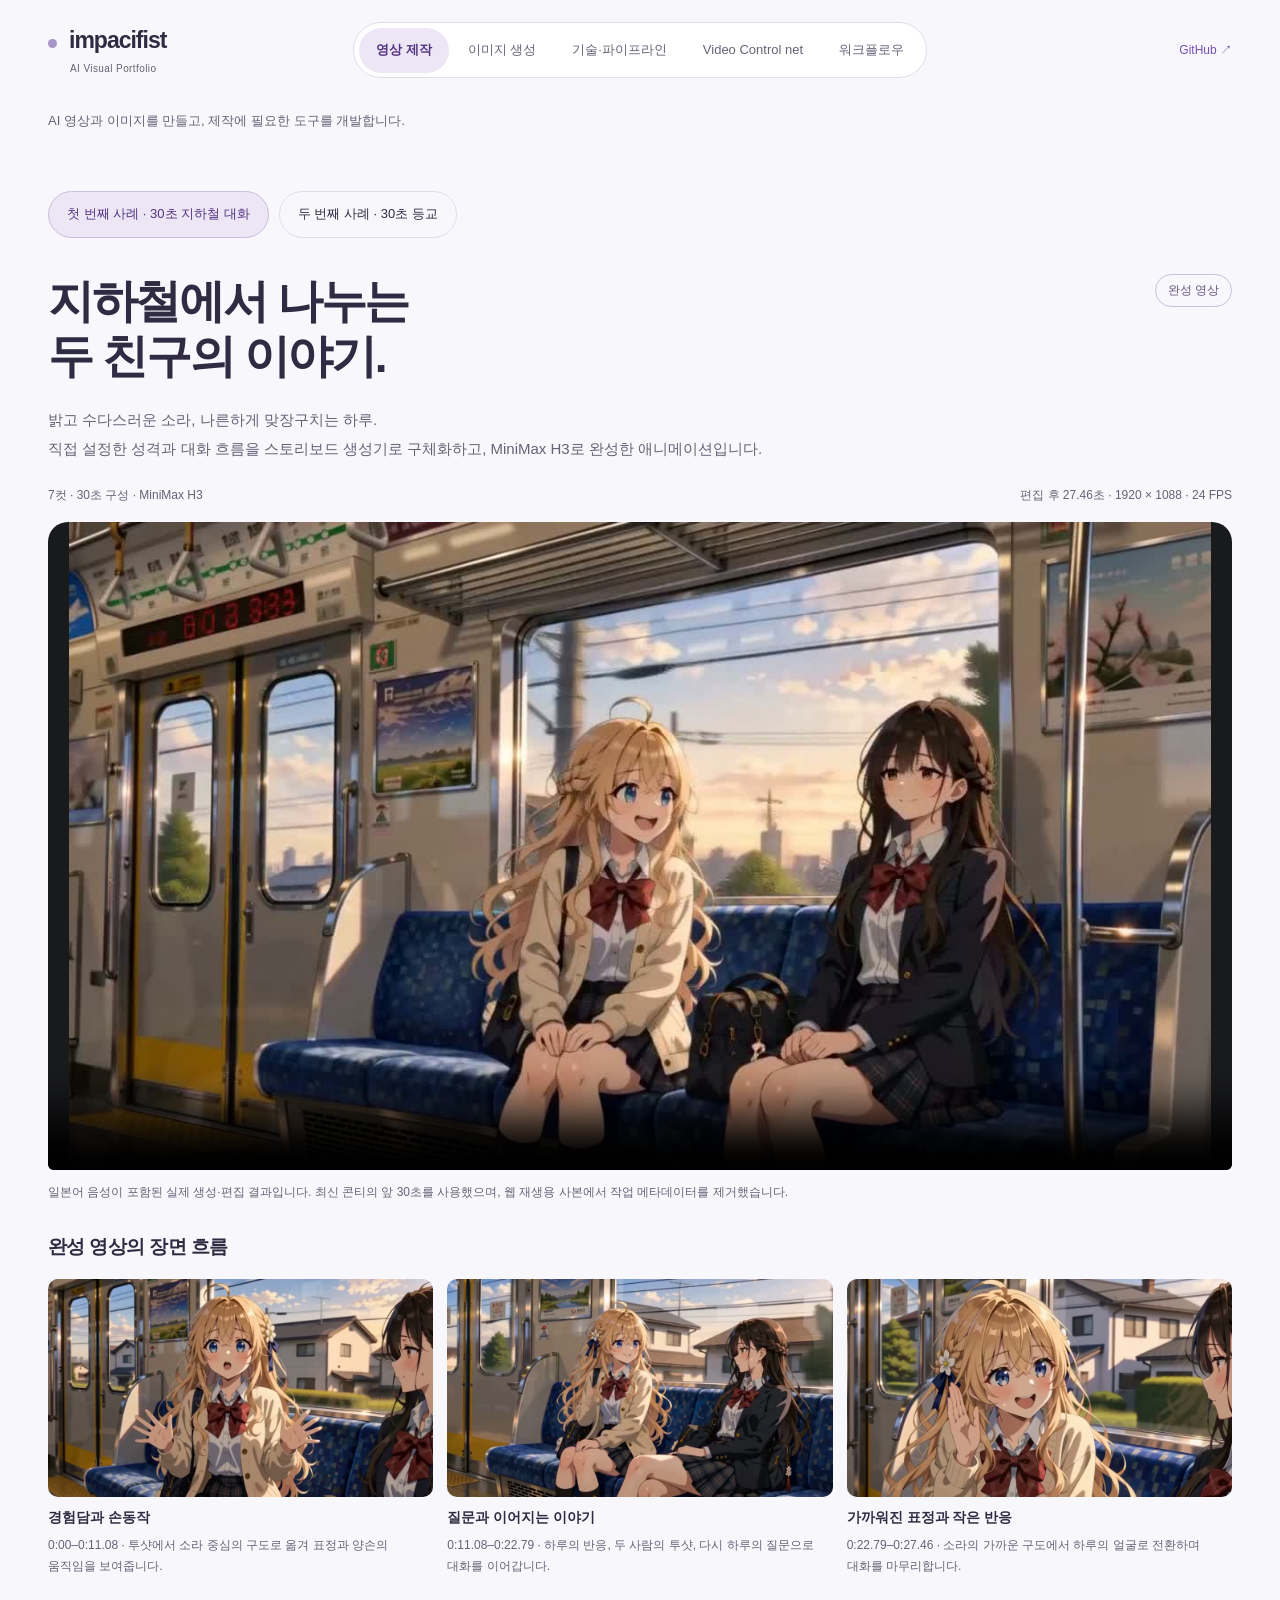
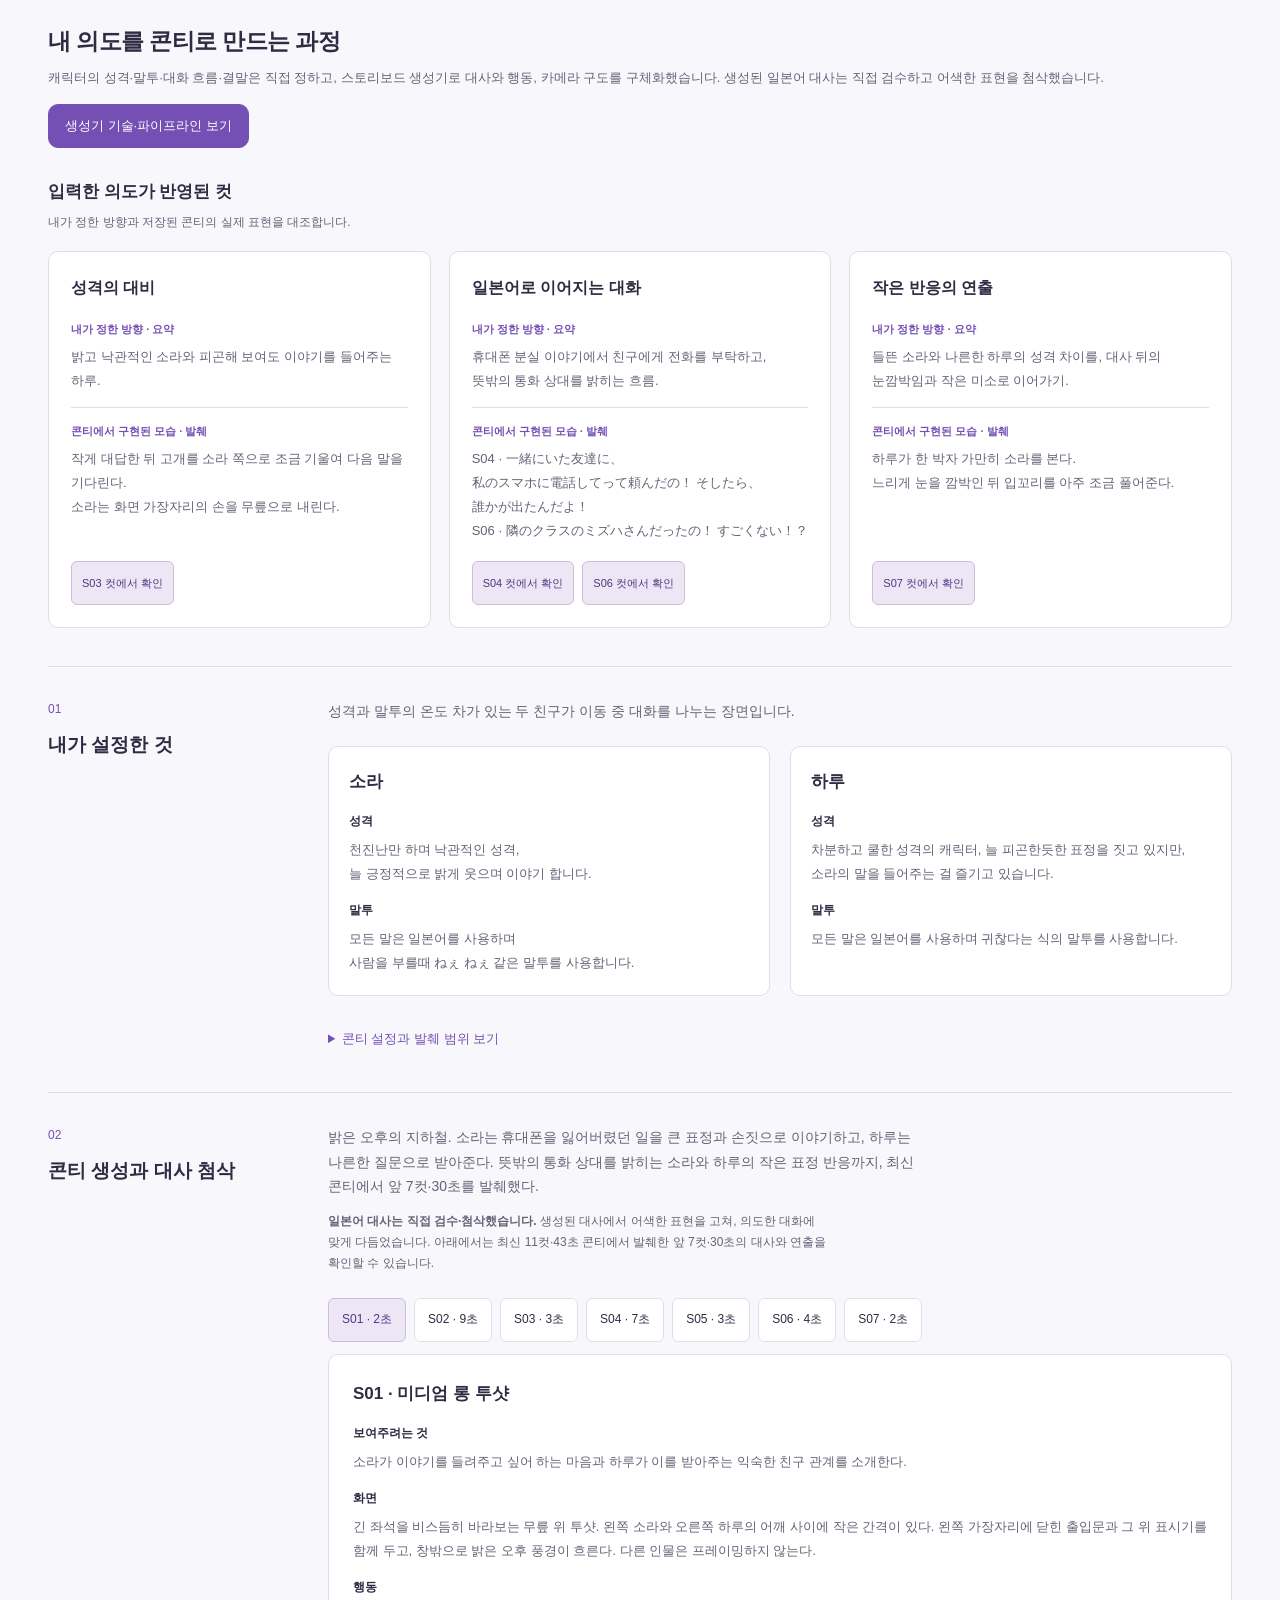
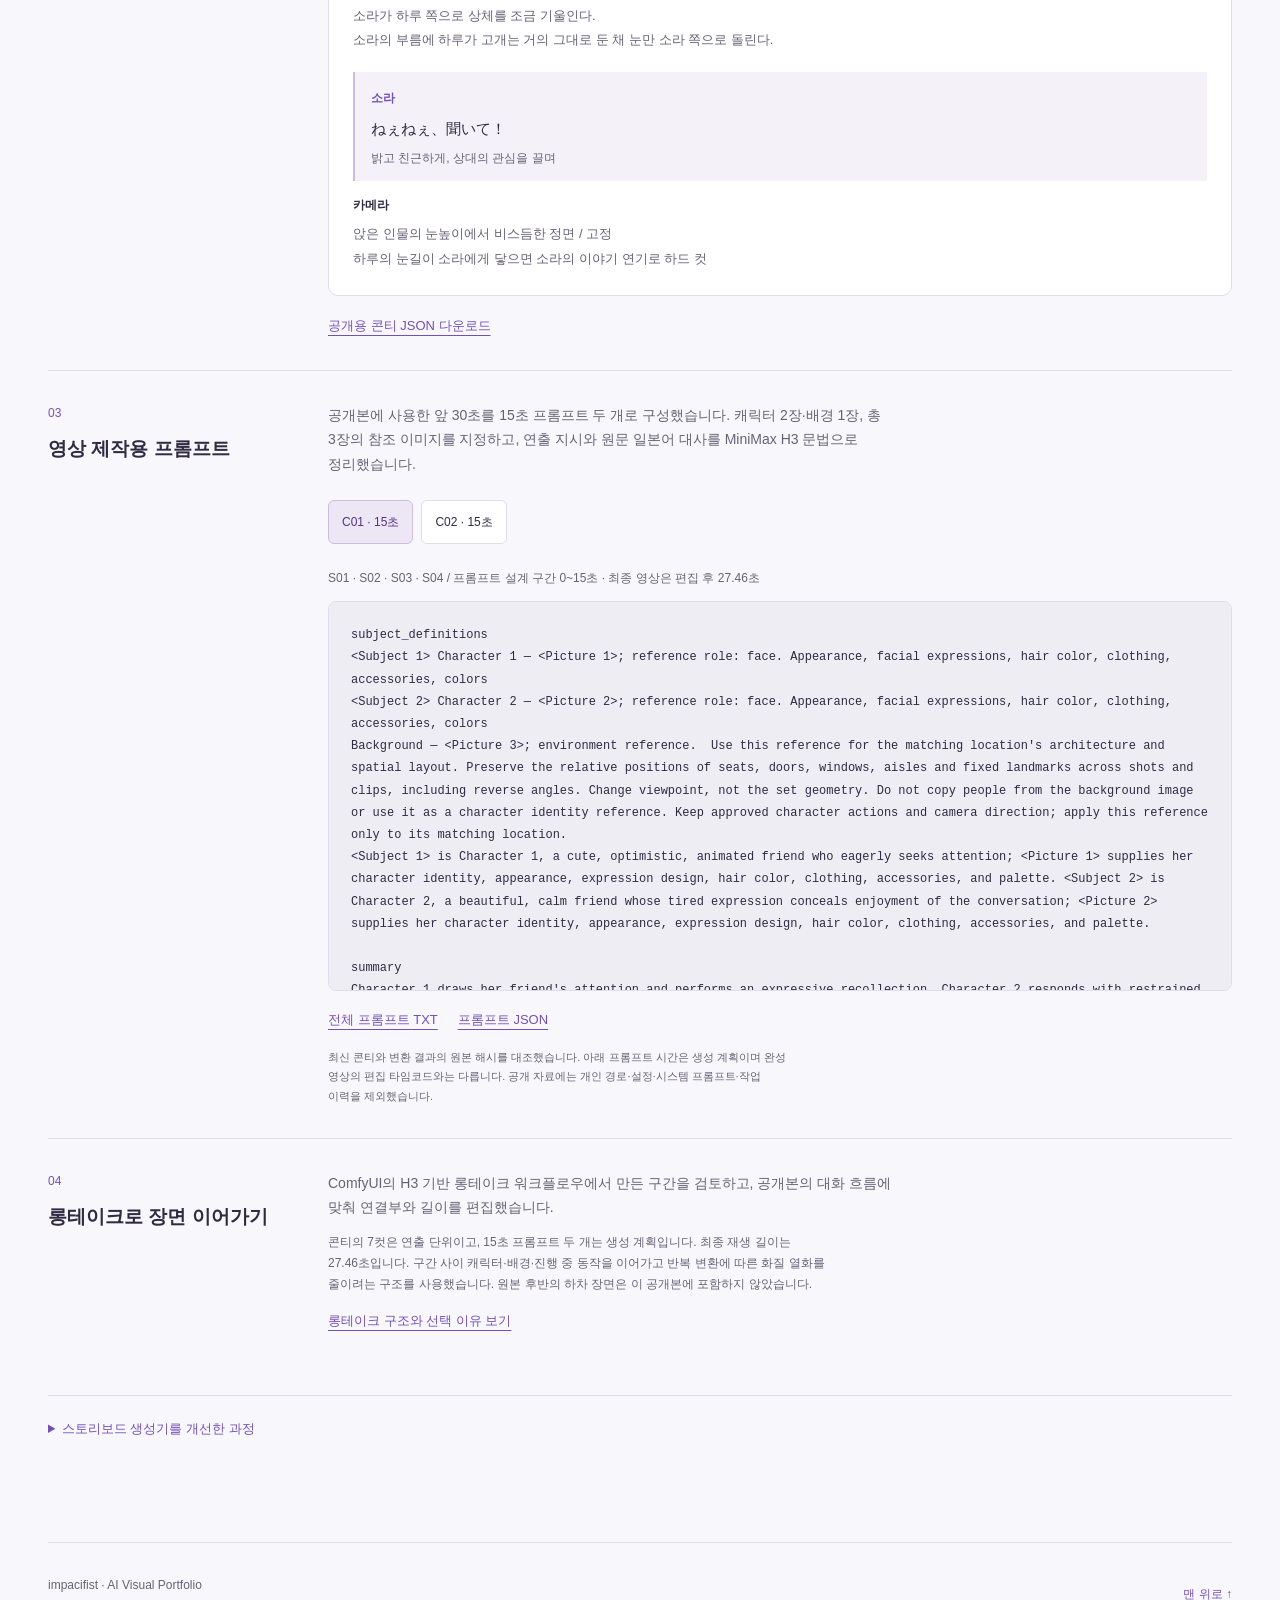
==== index.html @ 3c94dd50 "Publish finished subway animation with latest storyboard excerpt" ====
<!doctype html>
<html lang="ko">
<head>
  <meta charset="utf-8"><meta name="viewport" content="width=device-width, initial-scale=1">
  <meta name="description" content="캐릭터 LoRA, AI 영상 제작, ComfyUI 워크플로우와 제작 도구 개발 포트폴리오.">
  <meta name="robots" content="noindex,nofollow"><meta name="theme-color" content="#fcfaff">
  <title>impacifist — AI Visual Portfolio</title>
  <link rel="icon" href="data:image/svg+xml,%3Csvg xmlns='http://www.w3.org/2000/svg' viewBox='0 0 64 64'%3E%3Crect width='64' height='64' rx='16' fill='%2322241e'/%3E%3Cpath d='M19 16h8v32h-8zm18 0h8v32h-8z' fill='%23deff60'/%3E%3C/svg%3E">
  <link rel="stylesheet" href="site.css"><link rel="stylesheet" href="portfolio-polish.css"><link rel="stylesheet" href="desktop.css"><link rel="stylesheet" href="studio.css"><link rel="stylesheet" href="production-cases.css"><script defer src="content.js"></script><script defer src="production.js"></script><script defer src="app.js"></script><script defer src="studio.js"></script>
</head>
<body>
  <a class="skip" href="#main">본문으로 바로가기</a>
  <header class="header wrap"><a class="brand" href="#">impacifist<span>AI Visual Portfolio</span></a>
  <nav class="portfolio-navigation" role="tablist" aria-label="포트폴리오 분야">
    <button type="button" id="portfolio-tab-video" role="tab" aria-controls="video" aria-selected="true" data-portfolio="video">영상 제작</button>
    <button type="button" id="portfolio-tab-images" role="tab" aria-controls="images" aria-selected="false" data-portfolio="images" tabindex="-1">이미지 생성</button>
    <button type="button" id="portfolio-tab-technology" role="tab" aria-controls="technology" aria-selected="false" data-portfolio="technology" tabindex="-1" aria-label="기술·파이프라인"><span class="nav-wide">기술·파이프라인</span><span class="nav-compact" aria-hidden="true">제작 도구</span></button>
    <button type="button" id="portfolio-tab-video-control-studio" role="tab" aria-controls="video-control-studio" aria-selected="false" data-portfolio="video-control-studio" tabindex="-1">Video Control net</button>
    <button type="button" id="portfolio-tab-workflow" role="tab" aria-controls="workflow" aria-selected="false" data-portfolio="workflow" tabindex="-1">워크플로우</button>
  </nav>
  <a class="text-link" href="https://github.com/impacifist" target="_blank" rel="noopener noreferrer" aria-label="impacifist GitHub 프로필 · 새 창">GitHub ↗</a></header>
  <p class="portfolio-intro wrap">AI 영상과 이미지를 만들고, 제작에 필요한 도구를 개발합니다.</p>
  <main id="main" class="wrap">
    <section id="images" class="category-panel" role="tabpanel" aria-labelledby="portfolio-tab-images" data-portfolio-panel tabindex="0" hidden>
      <div id="work" class="page-intro"><h1>캐릭터의 특징을,<br>새로운 장면에도.</h1><p>직접 학습한 LoRA로 생성한 두 캐릭터의 외형을 원본과 비교합니다.</p></div>
      <div class="tabs" role="tablist" aria-label="비교할 캐릭터"><button type="button" id="tab-kotone" role="tab" aria-selected="true" aria-controls="character-panel" data-case="kotone">후지타 코토네</button><button type="button" id="tab-velina" role="tab" aria-selected="false" aria-controls="character-panel" data-case="velina" tabindex="-1">벨리나</button></div>
      <div id="character-panel" role="tabpanel" aria-labelledby="tab-kotone" tabindex="0">
        <div class="case-heading"><h2 id="case-name"></h2><p id="case-work"></p></div>
        <div class="comparison">
          <figure><div class="image-head">참조 원본</div><button class="image-button reference" id="reference-button" type="button"><img id="reference-image" alt="" width="690" height="947"><span class="zoom-hint">확대 ↗</span></button><figcaption id="reference-caption"></figcaption></figure>
          <figure><div class="image-head">LoRA 생성 결과</div><button class="image-button generated" id="generated-button" type="button"><img id="generated-image" alt="" width="1080" height="1920"><span class="zoom-hint">확대 ↗</span></button><figcaption>직접 제작한 LoRA · 생성 직후 결과 · 후처리 없음</figcaption></figure>
        </div>
        <div class="observations"><div><h3>유지된 특징</h3><p id="preserved"></p></div><div><h3>달라진 표현</h3><p id="variation"></p></div><div><h3>세부 차이</h3><p id="limitations"></p></div></div>
        <details class="source-detail"><summary>원본 이미지 출처</summary><div id="case-sources"></div></details>
      </div>
      <section id="process" class="editorial-section"><h2>데이터에서 생성까지</h2><ol class="simple-flow"><li><h3>데이터 선별</h3><p>캐릭터별 50~150장.<br>의상의 일관성을 고려했습니다.</p></li><li><h3>배경 제거</h3><p>ComfyUI의 SAM3 노드로<br>캐릭터 영역을 분리했습니다.</p></li><li><h3>캡션 검수</h3><p>자동 태깅 후 배경 태그를 정리하고 트리거 워드를 부여했습니다.</p></li><li><h3>LoRA 학습</h3><p>kohya_ss로 학습하고<br>ComfyUI에서 생성했습니다.</p></li></ol><p id="evaluation" class="muted">화풍·캐릭터 특징·의상과 액세서리·포즈 구현을 기준으로 검토했습니다.</p><div class="inline-links"><a href="technical-notes.html#image-process">전처리 과정 자세히 보기 ↗</a><a href="#video">생성 이미지를 참조한 영상 보기 →</a></div></section>
      <section id="credits" class="editorial-section credits"><h2>출처와 제작 기여</h2><div><p><strong>후지타 코토네 · 학원 아이돌마스터</strong><br>THE IDOLM@STER™&amp; ©Bandai Namco Entertainment Inc.<br><a href="https://gakuen.idolmaster-official.jp/idol/kotone/" target="_blank" rel="noopener noreferrer">공식 캐릭터 소개 ↗</a></p><p><strong>벨리나 · 젠레스 존 제로</strong><br>작품·캐릭터: HoYoverse<br><a href="https://zenless.hoyoverse.com/ko-kr/" target="_blank" rel="noopener noreferrer">공식 작품 사이트 ↗</a></p><p>NVIDIA Cosmos 기반 파생 모델인 <a href="https://huggingface.co/circlestone-labs/Anima" target="_blank" rel="noopener noreferrer">Anima</a>와 <a href="https://github.com/bmaltais/kohya_ss" target="_blank" rel="noopener noreferrer">kohya_ss</a>를 사용했습니다. 본인 작업은 데이터 전처리, LoRA 학습, 워크플로우 구성과 이미지 생성입니다.</p><p class="fine-print">원작 캐릭터 기반의 비공식 개인 작업입니다. 비교 내용은 선택한 이미지의 관찰이며 정량 유사도 평가가 아닙니다.</p></div></section>
      <noscript><p><a href="assets/kotone-reference.webp">참조 이미지</a> · <a href="assets/kotone-generated.png">생성 이미지</a>. 캐릭터 전환에는 JavaScript가 필요합니다.</p></noscript>
    </section>
    <section id="video" class="category-panel" role="tabpanel" aria-labelledby="portfolio-tab-video" data-portfolio-panel tabindex="0">
      <nav class="video-case-nav" role="tablist" aria-label="영상 제작 사례"><button id="video-case-tab-current" type="button" role="tab" aria-controls="video-current-case" aria-selected="true" data-video-case="video-current-case">첫 번째 사례 · 30초 지하철 대화</button><button id="video-case-tab-school" type="button" role="tab" aria-controls="video-school-case" aria-selected="false" tabindex="-1" data-video-case="video-school-case">두 번째 사례 · 30초 등교</button></nav>
      <section id="video-current-case" class="video-case-panel" role="tabpanel" aria-labelledby="video-case-tab-current" data-video-case-panel>
        <div class="current-case-heading"><div><h1>지하철에서 나누는<br>두 친구의 이야기.</h1><p>밝고 수다스러운 소라, 나른하게 맞장구치는 하루.<br>직접 설정한 성격과 대화 흐름을 스토리보드 생성기로 구체화하고, MiniMax H3로 완성한 애니메이션입니다.</p></div><span class="production-status">완성 영상</span></div>
        <p class="current-case-meta"><span>7컷 · 30초 구성 · MiniMax H3</span><span>편집 후 27.46초 · 1920 × 1088 · 24 FPS</span></p>
        <figure class="current-film"><video id="subway-video" controls playsinline preload="none" poster="assets/video/subway-conversation-poster.jpg" width="1920" height="1088" aria-label="소라와 하루가 지하철에서 휴대폰을 잃어버렸던 일을 이야기하는 애니메이션"><source src="assets/video/subway-conversation-web.mp4" type="video/mp4"><a href="assets/video/subway-conversation-web.mp4">완성 영상 열기</a></video><figcaption>일본어 음성이 포함된 실제 생성·편집 결과입니다. 최신 콘티의 앞 30초를 사용했으며, 웹 재생용 사본에서 작업 메타데이터를 제거했습니다.</figcaption></figure>
        <section class="current-scene-flow" aria-labelledby="current-scenes-title"><h2 id="current-scenes-title">완성 영상의 장면 흐름</h2><div class="clip-stills"><figure><img src="assets/video/subway-story.jpg" width="960" height="544" loading="lazy" alt="소라가 지하철 좌석에서 양손을 펼쳐 휴대폰을 잃어버린 일을 설명하는 모습"><figcaption><strong>경험담과 손동작</strong><span>0:00–0:11.08 · 투샷에서 소라 중심의 구도로 옮겨 표정과 양손의 움직임을 보여줍니다.</span></figcaption></figure><figure><img src="assets/video/subway-response.jpg" width="960" height="544" loading="lazy" alt="나란히 앉은 소라와 하루가 서로를 바라보며 대화하는 투샷"><figcaption><strong>질문과 이어지는 이야기</strong><span>0:11.08–0:22.79 · 하루의 반응, 두 사람의 투샷, 다시 하루의 질문으로 대화를 이어갑니다.</span></figcaption></figure><figure><img src="assets/video/subway-payoff.jpg" width="960" height="544" loading="lazy" alt="소라가 입 옆에 손을 대고 하루에게 이야기를 건네는 클로즈업"><figcaption><strong>가까워진 표정과 작은 반응</strong><span>0:22.79–0:27.46 · 소라의 가까운 구도에서 하루의 얼굴로 전환하며 대화를 마무리합니다.</span></figcaption></figure></div></section>
        <section class="current-process" aria-labelledby="current-process-title"><div class="process-heading"><h2 id="current-process-title">내 의도를 콘티로 만드는 과정</h2><p>캐릭터의 성격·말투·대화 흐름·결말은 직접 정하고, 스토리보드 생성기로 대사와 행동, 카메라 구도를 구체화했습니다. 생성된 일본어 대사는 직접 검수하고 어색한 표현을 첨삭했습니다.</p><a class="process-tool-link primary-action" href="#storyboard-generator">생성기 기술·파이프라인 보기</a></div>
          <section class="intent-proof" aria-labelledby="intent-proof-title"><div class="intent-proof-heading"><h3 id="intent-proof-title">입력한 의도가 반영된 컷</h3><p>내가 정한 방향과 저장된 콘티의 실제 표현을 대조합니다.</p></div><div id="case-intent-evidence" class="intent-evidence-grid"></div></section>
          <ol class="production-steps">
            <li id="current-input"><div class="production-step-title"><span aria-hidden="true">01</span><h3>내가 설정한 것</h3></div><div><p>성격과 말투의 온도 차가 있는 두 친구가 이동 중 대화를 나누는 장면입니다.</p><div id="case-personas" class="case-personas"><p>페르소나를 불러오고 있습니다.</p></div><details class="case-original"><summary>콘티 설정과 발췌 범위 보기</summary><div id="case-original-input"></div><a class="artifact-download" href="assets/production/subway/source-storyboard.json" download>최신 원본 콘티 JSON</a></details></div></li>
            <li id="current-storyboard"><div class="production-step-title"><span aria-hidden="true">02</span><h3>콘티 생성과 대사 첨삭</h3></div><div><p id="case-summary">공개본의 7컷 콘티를 불러오고 있습니다.</p><p class="process-note"><strong>일본어 대사는 직접 검수·첨삭했습니다.</strong> 생성된 대사에서 어색한 표현을 고쳐, 의도한 대화에 맞게 다듬었습니다. 아래에서는 최신 11컷·43초 콘티에서 발췌한 앞 7컷·30초의 대사와 연출을 확인할 수 있습니다.</p><div id="case-shot-list" class="case-shot-list" role="tablist" aria-label="콘티 컷 선택"></div><article id="case-shot-panel" class="case-shot-panel" role="tabpanel" tabindex="0"></article><a class="artifact-download" href="assets/production/subway/storyboard.json" download>공개용 콘티 JSON 다운로드</a></div></li>
            <li id="current-prompts"><div class="production-step-title"><span aria-hidden="true">03</span><h3>영상 제작용 프롬프트</h3></div><div><p>공개본에 사용한 앞 30초를 15초 프롬프트 두 개로 구성했습니다. <span id="case-reference-count">캐릭터 2장·배경 1장의 참조 이미지</span>를 지정하고, 연출 지시와 원문 일본어 대사를 MiniMax H3 문법으로 정리했습니다.</p><div id="case-clip-list" class="case-clip-list" role="tablist" aria-label="영상 프롬프트 구간 선택"></div><div id="case-prompt-panel" role="tabpanel" tabindex="0"><p id="case-clip-scope" class="process-note"></p><pre class="case-prompt"><code id="case-prompt-text">프롬프트를 불러오고 있습니다.</code></pre></div><div class="case-downloads"><a href="assets/production/subway/video-prompts.txt" download>전체 프롬프트 TXT</a><a href="assets/production/subway/video-prompts.json" download>프롬프트 JSON</a></div><p class="case-source-note">최신 콘티와 변환 결과의 원본 해시를 대조했습니다. 아래 프롬프트 시간은 생성 계획이며 완성 영상의 편집 타임코드와는 다릅니다. 공개 자료에는 개인 경로·설정·시스템 프롬프트·작업 이력을 제외했습니다.</p></div></li>
            <li id="current-longtake"><div class="production-step-title"><span aria-hidden="true">04</span><h3>롱테이크로 장면 이어가기</h3></div><div><p>ComfyUI의 H3 기반 롱테이크 워크플로우에서 만든 구간을 검토하고, 공개본의 대화 흐름에 맞춰 연결부와 길이를 편집했습니다.</p><p class="process-note">콘티의 7컷은 연출 단위이고, 15초 프롬프트 두 개는 생성 계획입니다. 최종 재생 길이는 27.46초입니다. 구간 사이 캐릭터·배경·진행 중 동작을 이어가고 반복 변환에 따른 화질 열화를 줄이려는 구조를 사용했습니다. 원본 후반의 하차 장면은 이 공개본에 포함하지 않았습니다.</p><a class="workflow-inline-link" href="#workflow">롱테이크 구조와 선택 이유 보기</a></div></li>
          </ol>
          <details class="source-detail current-development"><summary>스토리보드 생성기를 개선한 과정</summary><ol><li><strong>페르소나와 편집</strong><p>캐릭터 설정을 대사와 행동으로 연결하고, 컷 편집·고정·재생성과 보관함을 구성했습니다. 캐릭터는 1~5명으로 확장했습니다.</p></li><li><strong>프롬프트 보존</strong><p>AI는 연출을 작성하고 프로그램이 원문 대사와 화자를 조립하도록 역할을 나눴습니다. 모델별 가이드와 참조 이미지 순서를 함께 관리합니다.</p></li><li><strong>연출과 인과</strong><p>대사의 의도와 상대의 반응에 따라 구도를 선택하고, 모든 주요 행동의 준비 상태·시간 순서·결과를 이어가도록 공통 지침을 보강했습니다.</p></li><li><strong>많은 컷의 제작</strong><p>v0.4.0-beta에서 최대 60컷을 지원합니다. 13컷 이상은 전체 설계 후 최대 6컷씩 생성하며, 응답 크기·가져오기·보관 용량도 함께 개선했습니다.</p></li></ol><a href="#storyboard-generator">생성기 기능과 공개 저장소 보기</a></details>
        </section>
      </section>
      <section id="video-school-case" class="video-case-panel" role="tabpanel" aria-labelledby="video-case-tab-school" data-video-case-panel hidden>
      <div class="page-intro"><h1>잠에서 깨어,<br>하루를 준비하는 표정.</h1><p>후지타 코토네의 아침을 담은 2D 일상 애니메이션. 직접 학습한 LoRA 이미지를 참조하고, 두 클립의 연출을 프롬프트로 구성했습니다.</p></div>
      <p class="media-meta">30초 등교 · MiniMax H3 / ComfyUI <span>완성본 29.24초 / 2752 × 1536 / 48fps</span></p>
      <figure class="video-showcase"><video id="school-video" controls playsinline preload="none" poster="assets/video/school-morning-poster.jpg" width="2752" height="1536" aria-label="후지타 코토네의 기상과 등교 준비를 담은 일상 애니메이션"><source src="assets/video/school-morning.mp4" type="video/mp4"><a href="assets/video/school-morning.mp4">영상 파일 열기</a></video><figcaption>후지타 코토네 · 학원 아이돌마스터 / 소리가 포함되어 있습니다.</figcaption></figure>
      <section class="scene-journal" aria-labelledby="scene-journal-title">
        <div class="scene-journal-heading"><h2 id="scene-journal-title">아침을 이루는 여섯 장면</h2><p>옆으로 넘기고, 눌러서 크게 보세요.</p></div>
        <div class="scene-journal-layout">
          <div class="filmstrip" role="region" aria-label="완성 영상의 장면 모음 · 가로로 스크롤" tabindex="0">
            <a class="film-shot" href="assets/video/school-sleepy.jpg"><span class="film-frame"><img src="assets/video/school-sleepy.jpg" width="960" height="536" loading="lazy" alt="베개에 기댄 졸린 얼굴"></span><span class="film-caption">아직은 졸린 아침</span></a>
            <a class="film-shot" href="assets/video/school-alarm.jpg"><span class="film-frame"><img src="assets/video/school-alarm.jpg" width="960" height="536" loading="lazy" alt="알람을 끄는 손 인서트"></span><span class="film-caption">알람을 끄는 손</span></a>
            <a class="film-shot" href="assets/video/school-stretch.jpg"><span class="film-frame"><img src="assets/video/school-stretch.jpg" width="960" height="536" loading="lazy" alt="상반신 구도로 보여주는 기지개"></span><span class="film-caption">천천히, 기지개</span></a>
            <a class="film-shot" href="assets/video/school-hair.jpg"><span class="film-frame"><img src="assets/video/school-hair.jpg" width="960" height="536" loading="lazy" alt="머리카락을 정리하는 손끝"></span><span class="film-caption">머리를 정돈하고</span></a>
            <a class="film-shot" href="assets/video/school-smile.jpg"><span class="film-frame"><img src="assets/video/school-smile.jpg" width="960" height="536" loading="lazy" alt="입가에 집중한 작은 미소"></span><span class="film-caption">작은 미소 하나</span></a>
            <a class="film-shot" href="assets/video/school-uniform.jpg"><span class="film-frame"><img src="assets/video/school-uniform.jpg" width="960" height="536" loading="lazy" alt="교복 차림으로 준비를 마친 모습"></span><span class="film-caption">이제, 하루의 시작</span></a>
          </div>
          <aside class="scene-note" aria-labelledby="scene-note-title"><span class="scene-note-label">작업 노트</span><div aria-live="polite" aria-atomic="true"><h3 id="scene-note-title">잠기운은 표정으로.</h3><p id="scene-note-copy">졸린 얼굴을 가까이 담고, 카메라는 고정했습니다. 큰 움직임보다 표정에 집중하는 장면입니다.</p></div></aside>
        </div>
      </section>
      <section class="school-direction" aria-labelledby="school-direction-title"><h2 id="school-direction-title">두 클립, 하나의 아침</h2><p class="direction-intro">각 15초·7개 샷을 목표로 작성한 입력 프롬프트입니다. 아래 스틸은 완성 영상에서 추출했습니다.</p>
        <article class="school-clip" aria-labelledby="school-clip-01"><div class="clip-heading"><span>CLIP 01</span><h3 id="school-clip-01">잠에서 깨어나는 순간</h3><p>알람 → 졸린 얼굴 → 기지개</p></div><div class="clip-stills"><figure><img src="assets/video/school-sleepy.jpg" width="960" height="536" alt="베개에 기댄 졸린 얼굴"><figcaption>베개에 기댄 졸린 얼굴</figcaption></figure><figure><img src="assets/video/school-alarm.jpg" width="960" height="536" alt="알람을 끄는 손 인서트"><figcaption>알람을 끄는 손 인서트</figcaption></figure><figure><img src="assets/video/school-stretch.jpg" width="960" height="536" alt="상반신 구도로 보여주는 기지개"><figcaption>상반신 구도로 보여주는 기지개</figcaption></figure></div><p class="clip-description">알람과 손의 짧은 인서트로 행동을 연결하고, 얼굴 클로즈업으로 잠기운을 표현하도록 설계했습니다. 기지개에는 긴 호흡을 배정해 컷의 속도에 차이를 주었습니다.</p><p class="clip-focus">고정 카메라 · 표정 중심의 클로즈업 · 알람이 멎은 뒤의 정적</p><details class="video-prompt"><summary><span class="prompt-open-label">클립 01 프롬프트 열기</span><span class="prompt-close-label">클립 01 프롬프트 닫기</span></summary><div class="video-prompt-content"><p>원본 영상의 워크플로우에 저장된 입력 프롬프트입니다. 타임코드는 클립별로 0초부터 시작합니다.</p><pre><code>subject_definitions:
  &lt;Subject 1&gt;: Fujita Kotone, as identified by the user. Use &lt;Picture 1&gt; for character identity, facial design,
  hairstyle, hair color, and 2D illustration style. Replace the reference outfit with an opaque, loose white T-shirt.
  The bedroom, bed, bedding, bedside table, and alarm clock are requested scene additions. &lt;Picture 1&gt; is a character
  and style reference, not an exact opening frame.

  summary:
  [reference generation] A 15-second, seven-shot 2D morning scene. &lt;Subject 1&gt; wakes reluctantly to an alarm, silences
  it, briefly nestles back into the pillow, then sits up, stretches, and rubs one sleepy eye. Alternate environmental
  framing, object inserts, and facial reactions. Keep every camera locked and use direct cuts only.

  retention_analysis:
  &lt;Subject 1&gt;: partially_preserved in [Shot 1] and [Shot 3]–[Shot 7]. Preserve the identity, facial design, hairstyle,
  hair color, and drawing style assigned to &lt;Picture 1&gt;. Change outfit, setting, pose, and expression as specified. The
  hand insert belongs to the same character.

  detailed_description:
  Use the 2D drawing and shading style of &lt;Picture 1&gt;, with stable linework, readable held poses, and selective
  movement. Soft morning light enters from screen left. The alarm is on the character&#x27;s right, appearing toward screen
  right in the bedside compositions. Keep the room layout consistent. All cameras are static: no pan, zoom, tracking,
  drift, or reframing. Use exactly seven shots. No dissolves, morphing transitions, extra cuts, or speed ramps.

  [Shot 1] A fixed wide view establishes the modest bedroom, bed, and bedside table. &lt;Subject 1&gt;, retaining the identity
  and hairstyle from &lt;Picture 1&gt;, lies under the bedding with the head visible on the pillow. Morning light falls across
  the bed. At approximately half a second, the bedside alarm begins ringing.

  At 00:01.000, [Shot 2] cut to a close-up of the ringing alarm on the table, with a small portion of the bed behind it.
  Keep clock markings unobtrusive; no readable text is required.

  At 00:02.000, [Shot 3] cut to a close-up of the character&#x27;s face against the pillow. One cheek is gently compressed by
  the pillow. The brow contracts slightly, then one eye opens narrowly and looks toward screen right, toward the alarm.
  Keep the head resting. Convey sleepy reluctance through the eyelid and brow, without a large grimace.

  At 00:04.000, [Shot 4] cut to the clock and the character&#x27;s hand. The hand enters from the bed side, reaches the top
  button, and presses it once. Stop the alarm exactly at contact. Let the fingers rest briefly after the press.

  At 00:05.500, [Shot 5] return to the same facial framing as Shot 3. Both eyes close. The cheek nestles slightly deeper
  into the pillow, then holds. This is a brief wish to remain asleep, not a new sleep sequence.

  At 00:07.000, [Shot 6] cut forward in time to a waist-up view with the character already seated in bed, wearing the
  white T-shirt and with the lower body covered by bedding. Start with the head slightly bowed. The character
  straightens and raises both arms into one slow overhead stretch, eyes closed. Include the hands comfortably inside the
  fixed frame. Hold the extended pose briefly.

  At 00:11.000, [Shot 7] cut to a face close-up as the shoulders relax from that stretch. One hand rubs one closed eye
  gently, then lowers out of frame. The eyes reopen slowly. Hold the still-sleepy expression through the final moment.
  Avoid additional gestures.

  overall_soundscape:
  Begin with quiet room ambience. The alarm starts during Shot 1, continues uninterrupted through the following cuts,
  and stops at the button press in Shot 4. Include a small button click and restrained pillow, bedding, and clothing
  rustles. The sudden absence of the alarm should be noticeable. No dialogue, narration, or expressive vocal sounds.

  non_diegetic_music:
  N/A</code></pre></div></details></article>
        <article class="school-clip" aria-labelledby="school-clip-02"><div class="clip-heading"><span>CLIP 02</span><h3 id="school-clip-02">하루를 준비하는 표정</h3><p>머리 정돈 → 작은 미소 → 교복 차림</p></div><div class="clip-stills"><figure><img src="assets/video/school-hair.jpg" width="960" height="536" alt="머리카락을 정리하는 손끝"><figcaption>머리카락을 정리하는 손끝</figcaption></figure><figure><img src="assets/video/school-smile.jpg" width="960" height="536" alt="입가에 집중한 작은 미소"><figcaption>입가에 집중한 작은 미소</figcaption></figure><figure><img src="assets/video/school-uniform.jpg" width="960" height="536" alt="교복 차림으로 준비를 마친 모습"><figcaption>교복 차림으로 준비를 마친 모습</figcaption></figure></div><p class="clip-description">손끝과 입가의 클로즈업으로 준비 과정을 나눴습니다. 환복과 이동은 컷 사이에서 생략하도록 지시하고, 마지막에는 교복 차림의 또렷해진 표정으로 감정 변화를 마무리했습니다.</p><p class="clip-focus">부분 클로즈업 · 컷 사이의 시간 생략 · 의상 전환 지시</p><details class="video-prompt"><summary><span class="prompt-open-label">클립 02 프롬프트 열기</span><span class="prompt-close-label">클립 02 프롬프트 닫기</span></summary><div class="video-prompt-content"><p>원본 영상의 워크플로우에 저장된 입력 프롬프트입니다. 타임코드는 클립별로 0초부터 시작합니다.</p><pre><code>subject_definitions:
  &lt;Subject 1&gt;: Fujita Kotone, as identified by the user. Use &lt;Picture 1&gt; for character identity, facial design,
  hairstyle, hair color, and 2D illustration style. In [Shot 1]–[Shot 4], the character wears an opaque, loose white T-
  shirt, visible where framing permits. From [Shot 5] onward, use a school uniform consisting of a white collared shirt,
  a navy blazer, and a small burgundy ribbon tie. This uniform is a requested costume addition, not an outfit inferred
  from &lt;Picture 1&gt;. The bed edge, slippers, mirror, desk, plain notebook, school bag, and doorway are requested scene
  additions. &lt;Picture 1&gt; is a character and style reference, not an exact opening frame.

  summary:
  [reference generation] A 15-second, seven-shot 2D morning preparation scene. &lt;Subject 1&gt; puts on slippers, tidies a
  stray lock of hair, checks a sleepy face in the mirror, and practices a small smile while wearing a white T-shirt.
  After an editorial time skip, the character is already dressed in the specified school uniform, packs a notebook, and
  lifts a school bag. Finish with an alert, quietly cheerful expression at the bedroom doorway. Use fixed cameras,
  close-ups, and direct cuts.

  retention_analysis:
  &lt;Subject 1&gt;: partially_preserved across [Shot 1]–[Shot 7]. Preserve the identity, facial design, hairstyle, hair
  color, and drawing style assigned to &lt;Picture 1&gt;. Change setting, pose, expression, and clothing as specified. Keep
  the white T-shirt through Shot 4 and the same school uniform throughout Shots 5–7. All body-part inserts belong to
  this character. Tidying one stray lock must not redesign the hairstyle.

  detailed_description:
  Use the 2D drawing and shading style of &lt;Picture 1&gt;, with stable linework, readable poses, and restrained secondary
  movement. Soft morning light enters from screen left. Maintain consistent character proportions and prop designs.
  Every camera is locked: no pan, zoom, tracking, drift, or automatic reframing. Use exactly seven shots with direct
  cuts. Omit elapsed preparation time between shots where specified. The clothing change happens entirely between Shots
  4 and 5; do not show dressing, morphing clothes, or an on-screen transformation.

  [Shot 1] A floor-level close-up shows the bed edge, the character&#x27;s feet, and two slippers. One foot slides into its
  slipper, followed by the other. End with both feet settled. Keep the action small and unhurried. Do not show standing
  or walking.

  At 00:01.500, [Shot 2] cut forward in time to a direct side close-up of the character&#x27;s hair near the temple and one
  hand. The fingertips smooth one small stray lock into the hairstyle specified by &lt;Picture 1&gt;, then withdraw. A small
  portion of the white T-shirt shoulder may appear at the lower edge. Preserve the existing hairstyle and hair
  accessories.

  At 00:03.500, [Shot 3] cut to the face and white-T-shirt shoulders reflected in a mirror. Include a narrow mirror
  edge, keeping the physical body outside the frame so only one face is visible. The character studies the reflection
  with slightly heavy eyelids and makes one slow blink. Hold a neutral, self-assessing expression.

  At 00:05.500, [Shot 4] cut closer to the reflected mouth and cheeks, maintaining the orientation from Shot 3. The
  corners of the closed mouth rise tentatively into a practiced smile. The lips then relax slightly, leaving a softer,
  more natural smile. This is a quiet, private rehearsal of a cheerful expression, without speech, laughter, or a
  theatrical grin.

  At 00:08.000, [Shot 5] cut forward in time to a close-up of an open school bag on the desk. The character has already
  changed into the school uniform. A navy blazer sleeve and white shirt cuff are clearly visible as one hand slides a
  single plain, unlettered notebook into the bag. Finish the insertion within this shot. Do not add other packing
  actions.

  At 00:10.000, [Shot 6] cut forward to a tighter view of the same bag&#x27;s handle. The bag is now closed; its closure
  occurred during the omitted interval. One hand, with the same navy blazer sleeve and white shirt cuff, grips the
  handle and lifts the bag just clear of the desk. Cut before carrying or walking begins.

  At 00:11.500, [Shot 7] cut forward to a fixed chest-up view at the bedroom doorway. The character is already standing
  still there, wearing the white collared shirt, navy blazer, and small burgundy ribbon tie. Keep the face prominent
  while clearly showing the collar and lapels. A narrow doorframe establishes the location; the bag stays below frame.
  The eyes are more alert than in Shot 3. The small smile practiced in the mirror returns, now relaxed and assured. Hold
  the expression for the final second. End ready to leave for school, without a nod, turn, walking sequence, or
  additional cut.

  overall_soundscape:
  Quiet morning room ambience, soft slipper contact, faint hair and clothing rustles, the notebook sliding into the bag,
  and a brief handle creak as the bag is lifted. Keep the mirror shots almost quiet. Do not add footsteps across omitted
  movement or a zipper sound for the unseen bag closure. No dialogue, narration, or expressive vocal reactions.

  non_diegetic_music:
  N/A</code></pre></div></details></article>
      </section>
      <section class="editorial-section production"><div><h2>직접 제작한 부분</h2><p>데이터 전처리와 LoRA 학습으로 캐릭터 참조 이미지를 만들고, ComfyUI 워크플로우를 구성해 영상을 생성했습니다. 콘티·프롬프트는 AI와 함께 구성하고, 생성 결과를 보고 클로즈업과 컷 전환 지시를 수정했습니다.</p><a href="#images">참조 이미지와 학습 과정 보기 →</a></div><div><h2>제작 환경</h2><dl class="hardware-specs"><div><dt>CPU</dt><dd>AMD Ryzen 7 7800X3D</dd></div><div><dt>RAM</dt><dd>48GB</dd></div><div><dt>GPU</dt><dd>NVIDIA GeForce RTX 3090</dd></div><div><dt>VRAM</dt><dd>24GB</dd></div></dl></div></section>
      <p class="fine-print video-credit">캐릭터: <a href="https://gakuen.idolmaster-official.jp/idol/kotone/" target="_blank" rel="noopener noreferrer">후지타 코토네 · 학원 아이돌마스터</a><br>THE IDOLM@STER™&amp; ©Bandai Namco Entertainment Inc.<br>원작 캐릭터 기반의 비공식 개인 AI 영상 작업입니다.<br>웹 재생용 H.264 사본으로, 변환 시 해상도·프레임률을 유지하고 별도 노이즈 보정은 적용하지 않았습니다.</p>
      </section>
      <noscript><p>완성 영상은 위에서 재생할 수 있습니다. 컷 탐색과 사례 전환에는 JavaScript가 필요합니다. <a href="assets/production/subway/storyboard.json">첫 사례의 콘티 JSON</a> · <a href="assets/production/subway/video-prompts.txt">프롬프트 TXT</a> · <a href="assets/video/school-morning.mp4">두 번째 사례 · 30초 등교 영상</a></p></noscript>
    </section>
    <section id="technology" class="category-panel" role="tabpanel" aria-labelledby="portfolio-tab-technology" data-portfolio-panel tabindex="0" hidden>
      <div class="page-intro"><h1>제작을 돕는<br>자동화와 도구.</h1></div>
      <article id="storyboard-generator" class="project-row"><div class="project-number" aria-hidden="true">01</div><div>
        <h2>AI 영상 스토리보드 생성기</h2>
        <p class="project-lead">캐릭터의 성격을 콘티로,<br>콘티를 영상 프롬프트로.</p>
        <ol class="text-flow" aria-label="스토리보드 제작 흐름"><li>캐릭터·상황 설정</li><li>컷별 콘티 편집</li><li>영상 프롬프트 변환</li></ol>
        <p>1~5명 캐릭터의 성격과 말투, 관계와 상황을 입력해 대사·행동·카메라 연출을 담은 콘티를 만드는 로컬 웹앱입니다. 컷을 편집하고 고정하거나, 저장한 콘티를 검색해 다시 작업할 수 있습니다.</p>
        <p>Seedance 2.0·MiniMax H3 가이드에 맞춰 변환하며, 30초 콘티는 15초 클립 두 개로 나눕니다. 대사와 화자는 프로그램이 원문 그대로 조립하고 영상 지시문은 영어로 구성합니다.</p>
        <p>Python과 JavaScript로 구현했습니다. OpenAI·호환 API, Claude, Ollama를 연결하며 한국어·영어·일본어 UI를 지원합니다. 캐릭터·배경 참조 이미지를 지정하고 프롬프트 TXT·JSON·이미지 ZIP으로 내보낼 수 있습니다.</p>
        <section class="director-techniques" aria-labelledby="director-techniques-title">
          <h3 id="director-techniques-title">대사의 의도를 카메라 연출로</h3>
          <p>공통 연출 지침과 75개 카메라 기법 목록을 AI에 전달합니다. 감정·정보·관계의 변화에 맞춰 구도를 선택하고, 각 컷에 그 장면을 보여주는 이유를 기록하도록 설계했습니다.</p>
          <dl class="director-technique-list">
            <div><dt>구도와 주의 대상<span>오버숄더 · 투샷 · 인서트 · 리액션</span></dt><dd>상대의 말이 미친 영향은 듣는 사람의 표정으로, 관계 변화는 두 사람의 거리로 보여줍니다. 손·소품의 단서는 인서트로 분리하고, 전경과 여백으로 관객의 시선을 정리합니다.</dd></div>
            <div><dt>목적 있는 카메라 움직임<span>팬 · 틸트 · 돌리 · 트래킹</span></dt><dd>팬·틸트는 시선을 회전하고, 돌리·트래킹은 카메라 위치를 이동합니다. 시작 구도, 방향·속도, 종료 구도를 명시하며 정보 공개나 행동 추적에 필요할 때 선택합니다.</dd></div>
            <div><dt>시선과 동선을 잇는 편집<span>대화축 · 시선 연결 · 전환 계기</span></dt><dd>인물의 위치와 바라보는 방향을 유지하고, 새 정보나 반응이 생기는 순간을 컷 전환의 계기로 삼습니다. 한 컷 안의 카메라 이동과 다음 컷으로의 편집을 구분합니다.</dd></div>
            <div><dt>일본 2D 애니메이션의 연기<span>유지 샷 · 시선 변화 · 손 연기 · 반응의 여운</span></dt><dd>고정 구도에서도 눈·고개·손의 작은 움직임과 반응을 기다리는 시간으로 감정을 전달합니다. 과도한 회전이나 연속 줌을 피하고, 이야기의 변화에 맞춰 구도를 바꿉니다.</dd></div>
          </dl>
          <details class="source-detail"><summary>콘티 설계가 영상 프롬프트에 전달되는 방식</summary><p><code>purpose</code>에 컷의 목적, <code>visual</code>에 인물 배치·깊이·시선을 기록합니다. <code>camera</code>에는 샷 크기·앵글·움직임·전환을, <code>continuity</code>에는 다음 컷으로 이어질 상태를 담습니다.</p><p>변환 단계에서는 승인된 구도를 영어로 옮기고 프로그램이 카메라 항목을 명시적으로 조립합니다. 15초 경계에서 같은 컷이 나뉘어도 샷 크기·앵글·움직임·전환 지시를 공유해 카메라가 임의로 초기화되지 않도록 합니다.</p><p>기법 목록은 장면에 맞춰 선택하는 연출 어휘입니다. 모든 기법을 매번 사용하거나 영상 모델의 재현을 보장한다는 의미는 아닙니다. 이 설명은 v0.4.0-beta의 연출 지침을 기준으로 합니다.</p></details>
          <a class="director-case-link" href="#current-storyboard">실제 제작 사례의 컷·대사·카메라 보기</a>
        </section>
        <details class="source-detail"><summary>출력 검증과 현재 범위</summary><p>시간·컷 순서·대사 보존·공유 경계 상태를 검사하고, 구조화된 출력이 검증에 실패하면 최대 한 번 추가 호출로 교정합니다. 실제 영상과 콘티 이미지를 생성하는 기능은 포함하지 않습니다.</p><p>공개 베타이며 자동 검증은 모의 AI로 수행했습니다. 실제 유료 모델의 생성 품질과 영상의 연속성을 보장하지 않습니다.</p></details>
        <div class="inline-links"><a class="primary-action" href="https://github.com/impacifist/ai-video-storyboard-generator" target="_blank" rel="noopener noreferrer">GitHub · 다운로드 ↗</a><a href="https://github.com/impacifist/ai-video-storyboard-generator/blob/main/README.ko.md" target="_blank" rel="noopener noreferrer">한국어 사용 안내 ↗</a></div>
        <figure class="dataset-capture"><a href="assets/storyboard-generator/create-ko.png" target="_blank" rel="noopener noreferrer" aria-label="한국어 스토리보드 제작 화면 크게 보기"><img src="assets/storyboard-generator/create-ko.png" width="1600" height="1050" alt="캐릭터 성격과 말투를 설정하고 대사·행동·카메라 연출이 있는 컷을 편집하는 한국어 화면. 첫 컷은 고정된 상태."></a><figcaption>직접 작성한 공개 예시로 촬영한 실제 UI입니다. 클릭하면 크게 볼 수 있습니다.</figcaption></figure>
        <details class="technology-example"><summary>30초 → 15초씩 두 클립 · 변환 결과 보기</summary><figure class="dataset-capture"><a href="assets/storyboard-generator/convert-ko.png" target="_blank" rel="noopener noreferrer" aria-label="15초 클립 분할과 프롬프트 결과 크게 보기"><img src="assets/storyboard-generator/convert-ko.png" width="1920" height="1250" loading="lazy" alt="원본 6컷, 15초 클립 두 개의 계획과 영어 지시문·한국어 대사로 구성된 변환 결과를 나란히 보여주는 화면."></a><figcaption>모의 AI 응답을 사용한 작동 예시입니다. 실제 유료 모델의 출력 품질을 보여주는 자료는 아닙니다.</figcaption></figure></details>
      </div></article>
      <article id="vlm-pipeline" class="project-row"><div class="project-number" aria-hidden="true">02</div><div><h2>VLM 프롬프트 자동화</h2><p class="project-lead">이미지와 한국어 연출 지시를<br>MiniMax H3용 프롬프트로 변환합니다.</p>
        <details class="source-detail model-detail"><summary>사용 모델과 실행 환경</summary><dl class="vlm-specs" aria-label="VLM 사용 사양">
          <div><dt>사용 모델</dt><dd>Qwen 3.8 · 27B<span>기반 파생 모델</span></dd></div>
          <div><dt>모델 형식 · 양자화</dt><dd>GGUF · IQ4_XS<span>로컬 실행용 양자화</span></dd></div>
          <div><dt>실행 환경</dt><dd>Ollama + ComfyUI<span>이미지와 텍스트를 함께 입력</span></dd></div>
          <div><dt>출력 대상</dt><dd>MiniMax H3<span>6개 섹션의 영상 프롬프트</span></dd></div>
        </dl>
        <p class="vlm-rationale">한국어 지시 해석과 로컬 응답성을 직접 확인하며 선택했습니다.</p></details>
        <ol class="vlm-process" aria-label="프롬프트 변환 과정">
          <li><h3>이미지 읽기</h3><p>캐릭터의 외형과 그림체를 파악합니다.</p></li>
          <li><h3>연출 정리</h3><p>한국어로 쓴 동작·카메라·소리 지시를 정리합니다.</p></li>
          <li><h3>프롬프트 작성</h3><p>영상 모델이 사용할 영어 지시문으로 변환합니다.</p></li>
        </ol>
        <p class="vlm-example-heading">변환 예시 <span>참조 외형은 유지하고, 의상과 동작은 요청에 맞게</span></p>
        <div class="prompt-demo" aria-label="참조 이미지와 한국어 지시를 H3 프롬프트로 변환하는 설명용 예시">
          <div class="prompt-input">
            <p class="demo-label">입력</p>
            <figure class="prompt-reference"><img src="assets/kotone-generated.png" alt="참조로 사용하는 후지타 코토네 LoRA 생성 이미지. 금발 땋은 머리와 민트색 재킷." width="1080" height="1920"><figcaption><code>&lt;Picture 1&gt;</code><br>캐릭터 외형·화풍 참조<br><a href="index.html#credits">캐릭터 출처 ↗</a></figcaption></figure>
            <h3>사용자의 한국어 지시</h3>
            <blockquote>15초. 코토네가 흰색 티셔츠 차림으로 침대에 앉아 기지개를 펴고 팔을 내린다. 카메라는 고정하고, 대사와 음악은 넣지 않는다.</blockquote>
            <p class="conversion-caption">외형은 이미지에서,<br>행동과 연출은 사용자 지시에서.</p>
          </div>
          <div class="prompt-output">
            <p class="demo-label">변환 → H3 프롬프트</p>
            <pre><code><span class="field-name">subject_definitions:</span>
&lt;Subject 1&gt;: The character in &lt;Picture 1&gt;. Retain her face, golden-blonde braided twin tails, and 2D illustrated style. Replace the reference outfit with a plain opaque white T-shirt.

<span class="field-name">summary:</span>
[reference generation] A 15-second scene: &lt;Subject 1&gt; sits in bed, stretches, then lowers her arms. &lt;Picture 1&gt; guides character identity and style only.

<span class="field-name">retention_analysis:</span>
&lt;Subject 1&gt;: [Shot 1] — partially_preserved. Retain identity and style; change the outfit, pose, and setting as requested.

<span class="field-name">detailed_description:</span>
Maintain the reference's 2D visual style.
[Shot 1] A fixed eye-level medium view. &lt;Subject 1&gt; sits in bed wearing the white T-shirt, with bedding covering her lower body. She slowly raises both arms overhead, briefly holds the stretch, then lowers her arms and remains seated through the end. No cuts, zoom, pan, tracking, dialogue, or music.

<span class="field-name">overall_soundscape:</span>
Quiet room tone and soft bedding rustle.

<span class="field-name">non_diegetic_music:</span>
N/A</code></pre>
          </div>
        </div>
        <div class="inline-links"><a href="technical-notes.html#vlm-design">모델과 설계 과정 ↗</a><a href="https://github.com/impacifist/local-vlm-video-prompt-pipeline" target="_blank" rel="noopener noreferrer">GitHub ↗</a></div></div></article>
      <article id="dataset-tools" class="project-row"><div class="project-number" aria-hidden="true">03</div><div><h2 id="dataset-title">데이터셋 툴</h2><p class="project-lead">LoRA 관리와 프롬프트 준비를<br>ComfyUI 안에서 한 번에.</p>
        <figure class="dataset-capture"><a href="assets/dataset/dataset-tools.png" target="_blank" rel="noopener" aria-label="데이터셋 툴 관리 화면 크게 보기"><img src="assets/dataset/dataset-tools.png" width="1240" height="820" alt="데이터셋 목록과 Missing·Installed 상태, Sync·Analyze 버튼을 보여주는 관리 화면. 모델 이미지·이름·경로는 가려져 있습니다."></a><figcaption>관리 화면 · 모델 이미지·이름·경로와 프롬프트 출력 선택 영역을 제외한 공개용 캡처. 클릭하면 크게 볼 수 있습니다.</figcaption></figure>
        <ol class="text-flow"><li>목록·설치 상태 확인</li><li>필요한 LoRA 복사</li><li>캡션으로 프롬프트 준비</li></ol><p><strong>Sync</strong>로 LoRA를 ComfyUI 폴더에 복사하고, <strong>Analyze</strong>로 캡션의 공통 특징을 추출해 프롬프트를 클립보드로 가져옵니다.</p><p>Python과 Codex로 개발했습니다. 모델 설치 상태 확인과 캡션 기반 프롬프트 구성을 연결하고, 로컬에서 직접 사용하며 개선했습니다.</p><a href="technical-notes.html#dataset-implementation">기능과 구현 방식 ↗</a></div></article>
      <article id="prompt-selector" class="project-row"><div class="project-number" aria-hidden="true">04</div><div><h2>Prompt Selector</h2><p class="project-lead">자주 쓰는 프롬프트를 저장하고,<br>워크플로우 안에서 골라 씁니다.</p>
        <figure class="dataset-capture"><a href="assets/prompt-selector/shared-workflow.png" target="_blank" rel="noopener noreferrer" aria-label="Prompt Selector의 목록 공유 예제 크게 보기"><img src="assets/prompt-selector/shared-workflow.png" width="1034" height="853" loading="lazy" alt="같은 프롬프트 목록을 공유하는 두 Prompt Selector 노드. 왼쪽은 카메라 전진, 오른쪽은 창가 조명 프롬프트를 선택한 상태."></a><figcaption>별도 테스트 환경에서 공개 예제만 넣어 촬영했습니다. 두 노드는 목록을 공유하면서 서로 다른 항목을 선택합니다. 클릭하면 크게 볼 수 있습니다.</figcaption></figure>
        <ol class="text-flow"><li>이름·태그로 저장</li><li>검색·정렬해서 선택</li><li>텍스트 입력에 연결</li></ol>
        <p>메모장이나 이전 워크플로우에서 프롬프트를 찾아 복사하는 반복 작업을 줄이기 위해 만든 ComfyUI 커스텀 노드입니다. 카메라, 조명, 스타일별 문구를 모아 두고 필요한 입력에 연결합니다.</p>
        <p>검색·태그·즐겨찾기로 문구를 찾고, 원본을 남겨 새 버전을 저장할 수 있습니다. 같은 워크플로우에서는 목록을 공유하면서 노드마다 다른 문구를 선택합니다.</p>
        <p>목록은 워크플로우에 저장하며 JSON 파일로 옮길 수 있습니다. Python과 JavaScript로 구현하고 Codex와 함께 개선했습니다. 별도 생성 모델 없이 사용하는 MIT 공개 도구입니다.</p>
        <div class="inline-links"><a href="https://github.com/impacifist/ComfyUI-Prompt-Selector" target="_blank" rel="noopener noreferrer">GitHub · 설치 파일 ↗</a><a href="https://github.com/impacifist/ComfyUI-Prompt-Selector/blob/main/README.ko.md" target="_blank" rel="noopener noreferrer">사용 방법과 예제 ↗</a></div>
      </div></article>
      <div class="inline-links section-links"><a href="#video-control-studio">Video Control net →</a><a href="#workflow">워크플로우 둘러보기 →</a><a href="#images">이미지 생성 사례 →</a></div>
    </section>
    <section id="video-control-studio" class="category-panel" role="tabpanel" aria-labelledby="portfolio-tab-video-control-studio" data-portfolio-panel tabindex="0" hidden>
      <div class="control-intro"><div><h1>Video Control net</h1><p>영상에서 자세·깊이·윤곽을 추출하고 비교하는 도구입니다.</p></div><a class="project-repository primary-action" href="https://github.com/impacifist/ComfyUI-Video-Control-Studio" target="_blank" rel="noopener noreferrer">GitHub 저장소 ↗</a></div>
      <div class="control-workbench">
      <section class="control-stage" aria-label="제어 맵 비교 미리보기">
      <div class="control-toolbar"><h2>비교 미리보기</h2>
      <div class="control-choices" role="group" aria-label="크게 볼 제어 맵">
        <button type="button" data-control-view="all" aria-pressed="true" aria-controls="control-preview">전체 비교</button>
        <button type="button" data-control-view="pose" aria-pressed="false" aria-controls="control-preview" aria-label="Pose · 자세 비교">Pose</button>
        <button type="button" data-control-view="depth" aria-pressed="false" aria-controls="control-preview" aria-label="Depth · 깊이 비교">Depth</button>
        <button type="button" data-control-view="canny" aria-pressed="false" aria-controls="control-preview" aria-label="Canny · 윤곽 비교">Canny</button>
      </div>
      </div>
      <figure class="video-showcase control-demo"><video id="control-preview" controls playsinline preload="metadata" width="1152" height="284" aria-label="Pose, Depth, Canny 전체 비교"><source src="assets/video-control-studio/control-comparison.mp4" type="video/mp4"><a href="assets/video-control-studio/control-comparison.mp4">비교 영상 열기</a></video><figcaption><span id="control-caption" aria-live="polite">전체 비교 · 왼쪽 Pose / 가운데 Depth / 오른쪽 Canny</span><br>같은 3초 구간 · 24 FPS · 생성 영상이 아닌 제어 맵 추출 예시입니다.</figcaption></figure>
      </section>
      <article class="project-row control-overview"><div class="project-number" aria-hidden="true">01</div><div><h2>추출부터 영상 생성에 연결하기까지</h2>
        <p>영상의 필요한 구간만 골라 원본과 추출 결과를 비교합니다. 여러 전처리 도구를 오가는 과정을 ComfyUI 노드 하나로 모았습니다.</p>
        <ol class="vlm-process" aria-label="세 가지 제어 맵의 역할">
          <li><h3>Pose · 자세</h3><p>인물의 자세와 움직임을 추출합니다.</p></li>
          <li><h3>Depth · 깊이</h3><p>장면의 깊이와 사물 배치를 읽습니다.</p></li>
          <li><h3>Canny · 윤곽</h3><p>윤곽선과 장면 구조를 추출합니다.</p></li>
        </ol>
        <ol class="text-flow"><li>구간 선택</li><li>추출</li><li>원본과 비교</li><li>영상 생성에 연결</li></ol>
        <p>한 프레임만 먼저 시험하고, 비교선을 움직이며 결과를 확인합니다. 자주 쓰는 설정은 저장할 수 있고 한국어·영어를 지원합니다.</p>
        <details class="technology-example"><summary>실제 사용 화면 · 한국어 UI 보기</summary><figure class="dataset-capture control-studio-capture"><a href="assets/video-control-studio/studio-ko.png" target="_blank" rel="noopener noreferrer" aria-label="Video Control Studio 한국어 사용 화면 크게 보기"><img src="assets/video-control-studio/studio-ko.png" width="496" height="1002" loading="lazy" alt="도형 원본과 Canny 윤곽선을 비교하는 한국어 Video Control Studio. 구간 선택, 비교선, 한 프레임 시험, 추출 설정과 프리셋을 한 화면에 배치했습니다."></a><figcaption>공개 도형 예제로 촬영한 한국어 UI. 클릭하면 크게 볼 수 있습니다.</figcaption></figure></details>
        <details class="source-detail"><summary>구현과 사용 범위</summary><p>ComfyUI의 SDPose·Depth Anything 3·Canny를 활용하고, Python과 JavaScript로 추출·비교·설정 저장 UI를 구성했습니다. 결과는 이미지 묶음 또는 무음 영상으로 전달하며, 비교 조작은 추론을 다시 실행하지 않습니다.</p><p>MiniMax H3 Fun ControlNet 등에 참조를 전달하며 영상 생성 자체는 수행하지 않습니다. Pose는 단일 인물용이고 Depth에는 프레임 사이의 깜빡임이 생길 수 있습니다.</p></details>
        <p class="fine-print studio-credit">패키지는 MIT 라이선스입니다. 기반 모델·ComfyUI·원본 영상의 권리는 각 권리자에게 있습니다.</p>
        <div class="inline-links"><a href="https://github.com/impacifist/ComfyUI-Video-Control-Studio/blob/main/README.ko.md" target="_blank" rel="noopener noreferrer">설치·사용 안내 ↗</a><a href="https://github.com/impacifist/ComfyUI-Video-Control-Studio/blob/main/docs/WORKFLOWS.ko.md" target="_blank" rel="noopener noreferrer">연결 예제 ↗</a></div>
      </div></article>
      </div>
      <div class="inline-links section-links"><a href="#technology">다른 제작 도구 보기 →</a><a href="#workflow">워크플로우 둘러보기 →</a></div>
    </section>
    <section id="workflow" class="category-panel" role="tabpanel" aria-labelledby="portfolio-tab-workflow" data-portfolio-panel tabindex="0" hidden>
      <div class="page-intro"><h1>장면의 일관성을,<br>긴 애니메이션으로.</h1><p>현재 제작에 사용하는 롱테이크 워크플로우입니다. 세 구간의 연출을 준비하고, 앞 구간의 latent 문맥을 다음 생성에 이어 전달합니다.</p></div>
      <section class="longtake-rationale" aria-labelledby="longtake-reason-title"><div><h2 id="longtake-reason-title">롱테이크를 선택한 이유</h2><p>일관성 있는 애니메이션을 장편으로 만들고, 그 과정에서 누적되는 화질 열화를 최소화하기 위해서입니다.</p></div><div><h3>장면과 캐릭터의 연속성</h3><p>각 구간을 독립적으로 시작하는 대신, 앞 구간의 latent를 다음 Motion Context에 전달해 움직임과 화면의 흐름을 이어갑니다.</p></div><div><h3>화질 열화의 최소화</h3><p>디코딩한 이미지를 문맥용으로 다시 인코딩하는 경로를 줄이고, latent를 직접 이어받습니다. 연결부 혼합과 중복 구간 정리를 통해 긴 제작 흐름을 구성합니다.</p></div></section>
      <div class="viewer-heading"><span>노드를 움직이며 연결 흐름을 살펴보세요</span><a class="workflow-map-link" href="assets/workflow/core-viewer.html" target="_blank" rel="noopener noreferrer">큰 화면으로 열기 ↗</a></div>
      <div id="motion-example" class="workflow-canvas-wrap workflow-explorer"><iframe id="workflow-viewer" src="assets/workflow/core-viewer.html" title="H3 롱테이크 3구간 워크플로우의 공개용 연결도" loading="lazy"></iframe></div>
      <p class="workflow-caption">빈 곳 드래그로 이동 · 노드 드래그로 배치 · 휠로 확대 · 노드를 선택하면 짧은 설명이 나옵니다.</p>
      <section class="workflow-manual" aria-labelledby="workflow-manual-title"><h2 id="workflow-manual-title">노드 구성과 작동 방식</h2><p class="workflow-reading-note">연결도는 원본의 기능을 17개 그룹으로 정리했습니다. 아래 ID는 원본 JSON의 노드이며, root와 subgraph를 구분합니다. 연결된 입력이 있는 경우 위젯의 저장값보다 실제 입력이 우선합니다.</p>
        <details open><summary>01 · 공통 자원과 구간별 연출 <small>모델·해상도·FPS를 공유하고 연출은 구간별로 분리</small></summary><div><div class="node-table-wrap"><table class="node-table"><thead><tr><th scope="col">원본 노드</th><th scope="col">입출력과 역할</th><th scope="col">배치한 이유</th></tr></thead><tbody>
          <tr><td><code>UNETLoader #2586 / #2588<br>CLIPLoader #2587<br>VAELoader #2584 / #2585</code></td><td>생성 모델과 CLIP, 영상·오디오 VAE를 공통 자원으로 공급합니다.</td><td>세 구간이 같은 모델·디코딩 조건을 사용하도록 구성합니다. 파일명과 모델 저장 경로는 공개하지 않습니다.</td></tr>
          <tr><td><code>MiniMaxH3Director<br>root #2730 / #5001 / #5002</code></td><td>구간별 프롬프트·길이·참조를 guide로 전달합니다. 첫 Director의 width/height를 뒤의 두 Director에 연결합니다.</td><td>전체 화면 규격은 유지하면서 구간별 연출을 지정합니다. 서로 다른 해상도의 latent를 무리하게 잇지 않도록 합니다.</td></tr>
          <tr><td><code>PrimitiveFloat root #5003<br>LoRA 로더 root #2678<br>시드 제어 root #2739</code></td><td>공통 FPS는 저장 설정상 24입니다. LoRA 적용 모델과 시드·노이즈를 첫 생성 경로에 연결합니다.</td><td>시간·프레임 기준과 모델 조건을 명시합니다. 모든 구간이 같은 시드라는 의미는 아니며 후속 샘플러에는 별도 노이즈 노드가 있습니다.</td></tr>
          <tr><td><code>MiniMaxH3DirectorGuide<br>#2701 / #6006 / #6021</code></td><td>각 guide와 CLIP·영상/오디오 VAE를 받아 conditioning과 생성용 latent를 구성합니다.</td><td>사용자가 지정한 구간별 연출을 실제 샘플링 입력으로 바꾸는 경계입니다.</td></tr>
        </tbody></table></div></div></details>
        <details><summary>02 · 첫 구간과 다음 구간의 문맥 <small>픽셀 이미지 대신 생성 latent를 직접 이어받기</small></summary><div><div class="node-table-wrap"><table class="node-table"><thead><tr><th scope="col">원본 노드</th><th scope="col">데이터 흐름</th><th scope="col">작동 방식</th></tr></thead><tbody>
          <tr><td><code>BasicGuider #2592<br>SamplerCustomAdvanced #2591</code></td><td>첫 구간 conditioning·noise·sampler·sigmas·latent → 생성 latent</td><td>첫 구간의 기준 결과입니다. 출력 latent는 디코딩 경로와 다음 Motion Context 경로로 나뉩니다.</td></tr>
          <tr><td><code>MiniMaxH3MotionContext #6007</code></td><td><code>#2591.output → context_latent</code><br>구간 2 conditioning/latent → 문맥 conditioning + trim_frames</td><td><code>context_frames</code>는 연결하지 않았습니다. 저장된 context_length는 24프레임이며, 실제 문맥 길이·제거량은 VAE 시간 격자에 맞춰 계산됩니다.</td></tr>
          <tr><td><code>MiniMaxH3MotionContext #6022</code></td><td><code>#6015.latent → context_latent</code><br>구간 3 conditioning/latent → 문맥 conditioning + trim_frames</td><td>구간 2의 혼합 latent를 이어받습니다. 앞 영상을 디코딩·재인코딩한 이미지로 문맥을 만드는 경로를 줄이는 핵심 연결입니다.</td></tr>
        </tbody></table></div><p>확인한 Motion Context 구현은 latent의 공간 해상도와 채널 수가 현재 구간과 다르면 오류를 반환합니다. 이미지 경로로 조용히 바꿔 이어 붙이지 않으므로 공통 해상도·모델 조건 유지가 중요합니다.</p></div></details>
        <details><summary>03 · 두 단계 샘플링과 연결부 혼합 <small>문맥 유지 영역에서 보완 결과로 점진적으로 전환</small></summary><div><div class="node-table-wrap"><table class="node-table"><thead><tr><th scope="col">원본 노드</th><th scope="col">조건과 입력</th><th scope="col">결과</th></tr></thead><tbody>
          <tr><td><code>SamplerCustomAdvanced<br>#6010 → #6013<br>#6025 → #6028</code></td><td>첫 샘플러는 문맥 conditioning을 사용합니다. 그 출력을 두 번째 샘플러의 latent_image로 전달하고, 두 번째 guider에는 Director의 기본 conditioning을 연결합니다.</td><td>문맥 기반 결과와 그 결과를 이어 보완한 latent를 각각 확보합니다. 서로 독립적인 두 영상의 단순 합성은 아닙니다.</td></tr>
          <tr><td><code>MiniMaxH3SigmaShift #6001<br>KSamplerSelect #6002<br>BasicScheduler #6003</code></td><td>보완 경로의 모델·샘플러·스케줄·시그마를 구성합니다. RandomNoise는 단계별로 분리돼 있습니다.</td><td>문맥 기반 생성과 보완 단계의 샘플링 조건을 구분해 조절합니다.</td></tr>
          <tr><td><code>H3BlendLatentsByFrames<br>#6015 / #6030</code></td><td><code>keyframes: 0:0, 22:0, 44:1<br>interpolation: linear<br>audio_source: latent1<br>blend_audio: false</code></td><td>프레임별 가중치를 latent 시간축에 매핑해 혼합합니다. 두 video latent의 shape가 같아야 합니다. 오디오는 첫 결과를 선택하며 이 노드에서 오디오를 혼합하지 않습니다.</td></tr>
        </tbody></table></div><div class="blend-explanation"><div><h3>연결부의 가중치</h3><p><code>L = (1 − w) × L문맥 + w × L보완</code></p><p>저장된 프레임 기준으로 0~22는 문맥 기반 결과를 유지하고 22~44에서 선형 전환하며 이후 보완 결과를 사용합니다. 실제 latent 위치는 VAE 시간축으로 변환돼 양자화됩니다.</p></div><svg viewBox="0 0 360 135" role="img" aria-label="보완 latent의 가중치가 22프레임까지 0이고 44프레임까지 1로 증가하는 선형 곡선"><path d="M40 15V100H325" stroke="#b8afc8" fill="none"/><path d="M40 95H135L230 25H325" stroke="#7450b4" stroke-width="3" fill="none"/><g fill="#676176" font-size="11"><text x="20" y="98">0</text><text x="20" y="28">1</text><text x="36" y="120">0</text><text x="126" y="120">22</text><text x="221" y="120">44</text><text x="275" y="120">프레임</text><text x="47" y="16">보완 결과의 비중 w</text></g></svg></div></div></details>
        <details><summary>04 · 디코딩, 중복 제거와 누적 연결 <small>영상과 오디오를 각각 정리하고 구간 수에 맞게 선택</small></summary><div><div class="node-table-wrap"><table class="node-table"><thead><tr><th scope="col">원본 노드</th><th scope="col">입출력</th><th scope="col">확인할 점</th></tr></thead><tbody>
          <tr><td><code>VAEDecode #2671 / #6016 / #6031<br>VAEDecodeAudio #2782 / #6017 / #6032</code></td><td>각 구간 latent → 영상 프레임 / 오디오</td><td>문맥 전달은 latent 경로로, 결과 출력은 디코딩 경로로 구분합니다.</td></tr>
          <tr><td><code>MiniMaxH3MotionContextTrim<br>#6005 / #6018 / #6033</code></td><td>디코딩 결과 + trim_frames → 중복을 정리한 영상·오디오</td><td>첫 구간의 저장 trim값은 0입니다. 후속 구간에는 Motion Context의 산출값이 연결돼 있으므로 고정된 제거량으로 가정하지 않습니다.</td></tr>
          <tr><td><code>ImageBatch #6019 / #6034<br>AudioConcat #6020 / #6035</code></td><td>1+2 누적 → (1+2)+3 누적</td><td>영상과 오디오를 별도 경로로 연결합니다. AudioConcat만으로 지각적으로 매끄러운 음성 연결이 검증되는 것은 아닙니다.</td></tr>
          <tr><td><code>ComfyMathExpression #6036 / #6037<br>LazySwitchKJ #6038~#6041</code></td><td>clip_count → 선택 조건 → 요청 구간 수의 영상·오디오</td><td>원본에는 최대 세 구간의 경로가 있으며 실제 출력 선택은 clip_count와 연결된 조건에 따릅니다.</td></tr>
        </tbody></table></div></div></details>
        <details><summary>05 · 자원 제어와 선택적 후처리 <small>배치된 기능과 실제 활성화 여부를 구분</small></summary><div><div class="node-table-wrap"><table class="node-table"><thead><tr><th scope="col">노드 계열</th><th scope="col">역할</th><th scope="col">운영 관점</th></tr></thead><tbody>
          <tr><td><code>MiniMaxH3Cache #2722 / #2723<br>MiniMaxChunkFeedForward #2740 / #2741<br>ModelAttentionBackend #2719 / #2720<br>ModelPatchTorchSettings #1536 / #2663<br>VedaSparseAttention #4087 / #4091</code></td><td>캐시·연산 청크·어텐션 백엔드·Torch 옵션 구성</td><td>메모리와 계산 경로를 조절하는 영역입니다. 속도·VRAM 절감률은 별도로 측정하지 않았습니다.</td></tr>
          <tr><td><code>노드 활성화 스위치<br>ModelPreviewOverrideKJ root #2737</code></td><td>후처리·자원 경로의 활성화 제어와 모델 미리보기 지정</td><td>연결된 옵션과 스위치 상태를 확인해야 합니다. JSON에 노드가 존재하는 것만으로 특정 실행의 활성화를 단정하지 않습니다.</td></tr>
          <tr><td><code>H3VideoUpsampler #4084<br>FrameInterpolate #2715<br>RTX 프레임 생성 #2814</code></td><td>업샘플 및 프레임 보간·생성 경로</td><td>해상도·시간축의 후처리 옵션입니다. 원본에 배치돼 있다는 사실과 현재 실행에서 켜졌다는 사실은 구분합니다.</td></tr>
          <tr><td><code>이미지 크기 조절 #2546<br>ImageUpscaleWithModel #2537<br>RTX 업스케일·리파인 #2528<br>워터마크 #2532</code></td><td>크기 조절·업스케일·리파인·워터마크</td><td>스위치와 루트 옵션에 따라 선택합니다. 연속성을 위한 latent 전달과 최종 출력의 후처리는 목적이 다릅니다.</td></tr>
          <tr><td><code>영상·오디오 인코딩 및 저장<br>root #2568</code></td><td>최종 프레임 + 선택된 오디오 + FPS → 인코딩·저장</td><td>프레임 보간을 사용했다면 출력 FPS와 재생 길이, 음성 동기를 함께 확인해야 합니다.</td></tr>
        </tbody></table></div></div></details>
        <div class="workflow-checks"><div><h3>연속성 확인</h3><p>경계에서 얼굴·의상·배경·시선·진행 중 동작이 이어지는지 확인합니다. 문맥 전달이 모든 연출의 연속성을 보장하지는 않습니다.</p></div><div><h3>시간과 오디오 확인</h3><p>겹친 프레임의 정리량, 생성 계획과 편집 후 실제 재생 길이, 대사와 입 모양·오디오 연결을 대조합니다.</p></div><div><h3>화질 확인</h3><p>앞·중간·뒤 구간을 같은 크기로 비교해 선화·얼굴·작은 패턴의 열화를 확인할 예정입니다. 무손실이나 정량 개선을 주장하지 않습니다.</p></div></div>
      </section>
      <div class="workflow-contribution"><h2>사용 워크플로우</h2><p>H3 기반 3구간 롱테이크 워크플로우의 실제 연결을 확인해 기능별 공개용 구조도로 정리했습니다. 직접 기획한 콘티와 프롬프트를 이 제작 흐름에 적용합니다.</p><p class="fine-print">일관성 유지와 화질 열화 최소화는 선택 목적입니다. 장편 완성본의 정량 비교는 아직 하지 않았습니다. 개인 입력·파일 경로·원본 JSON은 공개하지 않으며, 기반 모델과 외부 노드는 각 제작자의 작업입니다.</p></div>
    </section>
  </main>
  <footer class="wrap"><span>impacifist · AI Visual Portfolio</span><a href="#">맨 위로 ↑</a></footer>
  <dialog id="scene-dialog" aria-labelledby="scene-dialog-title" aria-describedby="scene-dialog-note">
    <div class="lightbox-header"><h2 id="scene-dialog-title">아직은 졸린 아침</h2><button type="button" id="close-scene">닫기 ×</button></div>
    <img id="scene-dialog-image" alt="" width="960" height="536">
    <div class="scene-dialog-bottom"><div><p id="scene-dialog-note"></p><p class="scene-credit">완성 영상에서 추출한 스틸 · 후지타 코토네 / 학원 아이돌마스터 · 비공식 개인 AI 영상 작업</p></div><div class="scene-pagination" role="group" aria-label="장면 이동"><button type="button" id="previous-scene" aria-label="이전 장면">←</button><span id="scene-position" aria-live="polite">1 / 6</span><button type="button" id="next-scene" aria-label="다음 장면">→</button></div></div>
  </dialog>
  <dialog id="lightbox" aria-labelledby="lightbox-title"><div class="lightbox-header"><h2 id="lightbox-title"></h2><button type="button" id="close-lightbox" aria-label="확대 이미지 닫기">닫기 ×</button></div><img id="lightbox-image" alt=""><p id="lightbox-credit"></p></dialog>
</body></html>
---- site.css ----
:root{--bg:#f7f7f2;--ink:#242620;--muted:#62665e;--line:#dedfd6;--accent:#586d32;--max:1120px;color:var(--ink);background:var(--bg);font-family:"Malgun Gothic","Apple SD Gothic Neo",system-ui,sans-serif;font-size:15px;line-height:1.75;word-break:keep-all;overflow-wrap:break-word}
*{box-sizing:border-box}[hidden]{display:none!important}body{margin:0}html{scroll-behavior:smooth;scroll-padding-top:24px}h1,h2,h3,p,figure{margin:0}h1{font-size:44px;line-height:1.3;letter-spacing:-1.8px;font-weight:650}h2{font-size:22px;line-height:1.45;letter-spacing:-.6px;font-weight:650}h3{font-size:15px;line-height:1.6;font-weight:600}a{color:inherit;text-decoration:none}a:hover{text-decoration:underline;text-underline-offset:5px}button{font:inherit;cursor:pointer;color:inherit}a:focus-visible,button:focus-visible,summary:focus-visible,[tabindex]:focus-visible{outline:2px solid var(--accent);outline-offset:5px}img{display:block;max-width:100%}.wrap{width:min(var(--max),calc(100% - 80px));margin-inline:auto}.skip{position:fixed;top:-100px;left:10px;background:var(--ink);color:white;padding:12px;z-index:10}.skip:focus{top:10px}
.header{height:96px;display:flex;align-items:center;justify-content:space-between}.brand{font-size:20px;font-weight:700;letter-spacing:-.4px}.brand span{font-size:12px;color:var(--muted);font-weight:400;letter-spacing:0;margin-left:18px}.header>.text-link{font-size:13px;color:var(--muted)}.portfolio-navigation{display:flex;gap:36px;border-bottom:1px solid var(--line)}.portfolio-navigation button{border:0;background:none;padding:17px 0;font-size:14px;color:var(--muted);position:relative}.portfolio-navigation button[aria-selected=true]{color:var(--ink);font-weight:600}.portfolio-navigation button[aria-selected=true]::after{content:'';position:absolute;bottom:-1px;height:2px;left:0;right:0;background:var(--ink)}
.category-panel{padding:48px 0 70px}.page-intro{margin-bottom:36px}.page-intro p{color:var(--muted);margin-top:18px;max-width:660px}.tabs{display:flex;gap:24px;margin-bottom:22px}.tabs button{border:0;padding:8px 0;background:none;color:var(--muted);font-size:14px}.tabs button[aria-selected=true]{color:var(--ink);text-decoration:underline;text-underline-offset:8px;font-weight:600}.case-heading{display:flex;gap:18px;align-items:baseline;margin-bottom:20px}.case-heading h2{font-size:18px}.case-heading p{font-size:13px;color:var(--muted)}
.comparison{display:grid;grid-template-columns:1fr 1fr;gap:24px}.comparison figure{min-width:0}.image-head{font-size:13px;color:var(--muted);margin-bottom:10px}.image-button{position:relative;display:block;width:100%;height:540px;border:0;padding:20px;background:#eceee5;cursor:zoom-in}.image-button.generated{background:#efefe9}.image-button img{height:100%;width:100%;object-fit:contain}.zoom-hint{position:absolute;right:13px;bottom:10px;background:var(--bg);padding:3px 9px;font-size:12px;color:var(--muted)}figcaption{font-size:12px;color:var(--muted);line-height:1.75;padding-top:12px}.observations{display:grid;grid-template-columns:repeat(3,1fr);gap:36px;margin:32px 0}.observations p{font-size:14px;color:var(--muted);margin-top:8px}.source-detail{font-size:13px;border-top:1px solid var(--line);padding-top:12px}.source-detail summary{cursor:pointer;color:var(--muted);width:fit-content}.source-detail>div{padding-top:14px;color:var(--muted)}.source-detail p{margin:6px 0}.source-detail a{text-decoration:underline;text-underline-offset:3px}
.editorial-section{margin-top:56px}.editorial-section>h2{margin-bottom:22px}.simple-flow{list-style:none;counter-reset:flow;display:grid;grid-template-columns:repeat(4,1fr);padding:0;gap:28px;margin:0 0 22px}.simple-flow li{counter-increment:flow}.simple-flow h3::before{content:counter(flow,decimal-leading-zero);display:block;font-size:12px;color:var(--accent);margin-bottom:8px;font-weight:400}.simple-flow p{font-size:14px;color:var(--muted);margin-top:8px}.muted{color:var(--muted);font-size:14px}.inline-links{display:flex;gap:26px;flex-wrap:wrap;margin-top:20px}.inline-links a,.editorial-section a,.project-row a{font-size:13px;color:var(--accent);text-decoration:underline;text-underline-offset:5px}.credits{display:grid;grid-template-columns:1fr 2fr;gap:40px;border-top:1px solid var(--line);padding-top:30px}.credits p{font-size:13px;color:var(--muted);margin-bottom:18px;max-width:680px}.credits strong{font-weight:500;color:var(--ink)}.fine-print{font-size:12px;color:var(--muted);line-height:1.8}
.media-meta{display:flex;justify-content:space-between;font-size:13px;color:var(--muted);gap:16px;margin-bottom:16px}.video-showcase video{width:100%;height:auto;display:block;background:#1b1c1e;border-radius:3px}.quality-note{font-size:13px;color:var(--muted);margin-top:24px;padding-left:16px;border-left:2px solid #b0b69e;max-width:780px}.quality-note strong{font-weight:600;margin-right:10px;color:var(--ink)}.production{display:grid;grid-template-columns:1fr 1fr;gap:80px}.production h2{margin-bottom:16px}.production p{color:var(--muted);font-size:14px;margin-bottom:16px;max-width:440px}.hardware-specs{margin:0}.hardware-specs>div{display:grid;grid-template-columns:70px 1fr;gap:15px;font-size:14px;margin-bottom:8px}.hardware-specs dt{color:var(--muted)}.hardware-specs dd{margin:0}.video-credit{border-top:1px solid var(--line);padding-top:24px;margin-top:38px}.video-credit a{text-decoration:underline;text-underline-offset:3px}
.project-row{display:grid;grid-template-columns:100px minmax(0,1fr);gap:24px;border-top:1px solid var(--line);padding:38px 0 46px}.project-number{font-size:22px;color:#747d65;font-weight:400}.project-row h2{margin-bottom:14px}.project-lead{font-size:22px;letter-spacing:-.5px;line-height:1.6;margin-bottom:24px}.project-row>div>p:not(.project-lead){font-size:15px;line-height:1.8;color:var(--muted);max-width:650px;margin-bottom:20px}.text-flow{list-style:none;display:flex;flex-wrap:wrap;gap:10px 22px;margin:0 0 22px;padding:0;color:var(--accent);font-size:14px}.text-flow li:not(:last-child)::after{content:'→';margin-left:22px;color:var(--muted)}.section-links{margin-top:0}
.viewer-heading{display:flex;justify-content:space-between;gap:20px;font-size:13px;margin-bottom:14px;color:var(--muted)}.viewer-heading a{color:var(--accent)}.workflow-canvas-wrap{height:620px;background:#1b1c1e;overflow:hidden;border-radius:5px}.workflow-canvas-wrap iframe{width:100%;height:100%;border:0;display:block}.workflow-caption{margin:22px 0 8px;color:var(--muted);font-size:14px}
footer{border-top:1px solid var(--line);padding-block:25px;display:flex;justify-content:space-between;font-size:12px;color:var(--muted)}dialog{width:min(1000px,94vw);max-height:94dvh;padding:24px;border:0;background:var(--bg);border-radius:5px}dialog::backdrop{background:#171b17dc}body:has(dialog[open]){overflow:hidden}.lightbox-header{display:flex;justify-content:space-between;align-items:center;gap:20px}.lightbox-header h2{font-size:16px}.lightbox-header button{border:1px solid var(--line);background:none;font-size:13px;padding:7px 13px}#lightbox-image{height:auto;max-height:72dvh;width:100%;object-fit:contain;margin:18px 0}#lightbox-credit{font-size:12px;color:var(--muted)}
.clip-connection{margin:0 0 48px;padding:28px 0 24px;border-block:1px solid var(--line)}.clip-connection>p{font-size:14px;color:var(--muted);margin:12px 0 28px}.connection-row{display:grid;grid-template-columns:84px minmax(0,1fr);align-items:center;gap:16px}.connection-label{font-size:13px;color:var(--muted)}.connection-track{display:grid;grid-template-columns:2fr 1fr 2fr;min-width:0}.segment{display:flex;align-items:center;justify-content:center;min-height:56px;padding:8px;font-size:13px}.clip-a{background:#dce3d2;color:#34432a}.clip-b{background:#dce4ea;color:#344551}.context-tail{background:#bdcaab;color:#34432a;border-left:1px dashed #758566}.context-repeat{background:repeating-linear-gradient(135deg,#f0f1e9,#f0f1e9 7px,#e0e5d6 7px,#e0e5d6 9px);border:1px dashed #899777;color:#536245}.context-transfer{margin:10px 0 10px 100px;text-align:center;font-size:12px;color:var(--accent)}.context-transfer span{display:block;font-size:20px;line-height:1.2}.connection-action{margin:20px 0 20px 100px;display:flex;justify-content:center;align-items:center;gap:16px;color:var(--muted);font-size:12px}.connection-result{display:grid;grid-template-columns:3fr 2fr 32px;gap:2px}.connection-more{align-self:center;text-align:center;color:var(--muted)}.clip-connection figcaption{font-size:12px;color:var(--muted);margin-top:18px}.clip-connection h2{font-size:22px}@media(max-width:520px){.clip-connection{padding:22px 0;margin-bottom:32px}.clip-connection h2{font-size:19px}.clip-connection>p{font-size:13px}.connection-row{grid-template-columns:56px minmax(0,1fr);gap:8px}.connection-label,.segment{font-size:11px}.segment{padding:5px 2px;min-height:48px}.context-transfer,.connection-action{margin-left:64px;font-size:11px}.connection-action{gap:8px}.connection-result{grid-template-columns:3fr 2fr 18px}.clip-connection figcaption{font-size:11px}}
.workflow-canvas-wrap.workflow-explorer{height:740px;background:#1b1c1e}.workflow-contribution{border-top:1px solid var(--line);padding-top:28px;margin-top:42px}.workflow-contribution p{max-width:800px;color:var(--muted);margin-top:14px}.workflow-contribution>p:not(.fine-print){font-size:14px}@media(max-width:600px){.workflow-canvas-wrap.workflow-explorer{height:680px}}
/* Supporting notes are a separate reading page, with no panel navigation. */
.notes{max-width:780px;padding:48px 0 70px}.notes h1{margin-bottom:36px}.notes section{margin-top:44px}.notes h2{margin-bottom:24px}.notes h3{font-size:19px;margin:28px 0 14px}.notes h4{font-size:15px;margin:22px 0 8px}.notes p{color:var(--muted);margin:12px 0}.notes a{color:var(--accent);text-decoration:underline;text-underline-offset:4px}.notes .application-grid article{margin-bottom:25px}.notes .scope-note{font-size:12px}.notes .observations{display:block}.notes .observations>div{margin:24px 0}.notes .small-label,.notes .workflow-section-title>span{display:none}.notes code{overflow-wrap:anywhere;font-size:13px}.notes dd{margin:5px 0 18px;color:var(--muted)}.notes summary{cursor:pointer;font-size:15px}.notes .back-link{display:inline-block;margin-bottom:32px}
@media(max-width:800px){.wrap{width:calc(100% - 40px)}.header{height:80px}.brand span{display:none}.portfolio-navigation{gap:24px}.category-panel{padding-top:34px}h1{font-size:36px}.comparison{gap:16px}.image-button{height:410px;padding:12px}.observations{gap:20px}.production{gap:30px}.simple-flow{grid-template-columns:1fr 1fr;gap:25px}.project-row{grid-template-columns:50px 1fr;gap:15px}.credits{grid-template-columns:1fr;gap:0}}
@media(max-width:520px){:root{font-size:14px}.wrap{width:calc(100% - 32px)}h1{font-size:32px;letter-spacing:-1px}h2{font-size:20px}.header{height:70px}.brand{font-size:18px}.portfolio-navigation{gap:0;justify-content:space-between}.portfolio-navigation button{font-size:12px;padding:14px 0}.page-intro{margin-bottom:28px}.page-intro p{margin-top:14px}.case-heading{display:block;margin-bottom:15px}.case-heading h2{font-size:17px}.case-heading p{font-size:12px;margin-top:4px}.comparison{gap:10px}.image-button{height:300px;padding:5px}.zoom-hint{font-size:11px;right:6px;bottom:6px;padding:2px 6px}figcaption{font-size:11px}.image-head{font-size:12px}.observations{grid-template-columns:1fr;gap:20px;margin-block:26px}.observations p{font-size:13px}.editorial-section{margin-top:38px}.simple-flow p{font-size:13px}.credits p{font-size:12px}.production{grid-template-columns:1fr;gap:28px}.media-meta{font-size:12px;display:block}.media-meta span{display:block;margin-top:5px}.project-row{grid-template-columns:1fr;gap:10px;padding:28px 0 34px}.project-number{font-size:13px}.project-lead{font-size:20px}.project-row>div>p:not(.project-lead){font-size:14px}.text-flow{font-size:12px;gap:8px}.text-flow li:not(:last-child)::after{margin-left:8px}.inline-links{gap:15px}.viewer-heading{font-size:12px}.workflow-canvas-wrap{height:460px}.category-panel{padding-bottom:45px}.lightbox-header h2{font-size:13px}dialog{padding:16px}.notes{padding-block:30px}footer{font-size:11px}}
.prompt-demo{display:grid;grid-template-columns:minmax(230px,.8fr) minmax(0,1.2fr);gap:32px;margin-top:30px}.demo-label{font-size:13px;font-weight:600;margin-bottom:18px}.prompt-reference{display:flex;align-items:center;gap:18px;margin-bottom:24px}.prompt-reference img{width:120px;height:190px;object-fit:contain;background:#edeFE7}.prompt-reference figcaption{font-size:12px;padding:0;line-height:1.9}.prompt-reference a{font-size:12px}.prompt-input h3{margin-bottom:10px}.prompt-input blockquote{margin:0;font-size:15px;line-height:1.9;color:var(--ink);padding:0}.conversion-caption{font-size:13px;color:var(--accent);margin-top:24px;line-height:1.9}.prompt-output{min-width:0}.prompt-output pre{margin:0;background:#eef0e8;border-left:2px solid #b6c09f;padding:22px;white-space:pre-wrap;overflow-wrap:anywhere;word-break:normal;font-size:12px;line-height:1.75;color:#4e5549}.prompt-output code{font-family:ui-monospace,Consolas,monospace}.field-name{color:#25351e;font-weight:700}.project-row>div>p.demo-disclaimer{font-size:12px;margin-top:18px;margin-bottom:0;max-width:none}.prompt-reference code{font-size:12px}@media(max-width:800px){.prompt-demo{grid-template-columns:1fr;gap:26px}.prompt-reference img{width:105px;height:166px}.prompt-input blockquote{font-size:14px}.conversion-caption br{display:none}.conversion-caption{margin-top:15px}.prompt-output pre{padding:18px;font-size:12px}}
@media(prefers-reduced-motion:reduce){html{scroll-behavior:auto}}
.dataset-capture{margin:26px 0 22px}.dataset-capture img{display:block;width:100%;height:auto;border-radius:5px}.dataset-capture figcaption{margin-top:10px;color:var(--muted);font-size:12px;line-height:1.6}
.vlm-specs{display:grid;grid-template-columns:repeat(4,minmax(0,1fr));gap:24px;margin:28px 0 18px;padding:20px 0;border-block:1px solid var(--line)}.vlm-specs dt{font-size:12px;color:var(--muted);margin-bottom:7px}.vlm-specs dd{margin:0;font-size:15px;font-weight:600}.vlm-specs dd span{display:block;font-size:12px;font-weight:400;color:var(--muted);margin-top:4px}.project-row>div>p.vlm-rationale{font-size:13px;max-width:740px}.vlm-process{counter-reset:vlm;list-style:none;display:grid;grid-template-columns:repeat(3,minmax(0,1fr));gap:28px;padding:0;margin:32px 0}.vlm-process li{counter-increment:vlm}.vlm-process h3::before{content:counter(vlm,decimal-leading-zero);display:block;color:var(--accent);font-size:12px;font-weight:400;margin-bottom:8px}.vlm-process p{font-size:13px;color:var(--muted);margin-top:8px;line-height:1.8}.project-row>div>p.vlm-example-heading{max-width:none;font-size:14px;font-weight:600;color:var(--ink);border-top:1px solid var(--line);padding-top:22px;margin-bottom:0}.vlm-example-heading span{display:block;font-size:13px;font-weight:400;color:var(--muted);margin-top:4px}.vlm-example-heading+.prompt-demo{margin-top:22px}
@media(max-width:800px){.vlm-specs{grid-template-columns:repeat(2,minmax(0,1fr));gap:20px}.vlm-process{grid-template-columns:1fr;gap:20px}.vlm-process h3::before{display:inline;margin-right:10px}.vlm-process p{margin-top:5px}.vlm-specs dd{font-size:14px}}
.video-prompt{margin-top:20px}.video-prompt summary{list-style:none;cursor:pointer;display:inline-flex;align-items:center;gap:18px;border:1px solid var(--line);border-radius:4px;padding:9px 15px;font-size:13px}.video-prompt summary::-webkit-details-marker{display:none}.video-prompt summary::after{content:'＋';color:var(--accent)}.video-prompt[open] summary::after{content:'−'}.prompt-close-label,.video-prompt[open] .prompt-open-label{display:none}.video-prompt[open] .prompt-close-label{display:inline}.video-prompt-content{margin-top:18px}.video-prompt-content>p{font-size:12px;color:var(--muted);margin-bottom:12px}.video-prompt pre{margin:0;padding:22px;background:#eef0e8;white-space:pre-wrap;overflow-wrap:anywhere;word-break:normal;font-size:12px;line-height:1.85}.video-prompt code{font-family:ui-monospace,Consolas,monospace}@media(max-width:520px){.video-prompt pre{padding:16px}}
.school-direction{margin-top:42px}.direction-intro{font-size:13px;color:var(--muted);margin-top:10px}.school-clip{padding:28px 0;border-bottom:1px solid var(--line)}.clip-heading{margin-bottom:18px}.clip-heading>span{font-size:12px;color:var(--accent);letter-spacing:.06em}.clip-heading h3{font-size:20px;margin:5px 0}.clip-heading p{font-size:13px;color:var(--muted)}.clip-stills{display:grid;grid-template-columns:repeat(3,minmax(0,1fr));gap:16px}.clip-stills img{width:100%;height:auto;border-radius:3px}.clip-stills figcaption{font-size:12px;padding-top:8px}.clip-description{font-size:14px;color:var(--muted);max-width:780px;margin-top:20px}.clip-focus{font-size:12px;color:var(--accent);margin-top:10px}.school-contribution{font-size:13px;color:var(--muted);margin-top:24px}.supporting-video-heading{margin:56px 0 22px;padding-top:30px;border-top:1px solid var(--line)}.supporting-video-heading p{font-size:14px;color:var(--muted);margin-top:10px}@media(max-width:520px){.clip-stills{grid-template-columns:1fr;gap:18px}.clip-heading h3{font-size:18px}.school-direction{margin-top:30px}.clip-description{font-size:13px}}
---- portfolio-polish.css ----
/* Shared visual rhythm; original content and media remain in their sections. */
:root{--bg:#fcfaff;--ink:#29263d;--muted:#625e76;--line:#e3ddee;--accent:#6940bf;--action-soft:#eee5ff;--action-border:#baa2e5}
body{background:radial-gradient(ellipse at 95% 0%,#e5dcff 0,transparent 42rem),radial-gradient(ellipse at 0% 25%,#ffe9e3 0,transparent 38rem),var(--bg)}
.header{height:88px}.brand{letter-spacing:-.8px}.brand::before{content:'';display:inline-block;width:10px;height:10px;background:var(--accent);border-radius:50%;margin-right:12px}
.portfolio-navigation{gap:8px;padding:7px;background:#ffffffb8;border:1px solid var(--line);border-radius:16px}
.portfolio-navigation button{flex:1;border-radius:10px;padding:12px 8px;transition:background .2s,color .2s,box-shadow .2s}
.portfolio-navigation button[aria-selected=true]{background:var(--accent);color:#fff;box-shadow:0 4px 12px #6940bf28}
.portfolio-navigation button[aria-selected=true]::after{display:none}
.portfolio-navigation button{color:var(--accent)}
.portfolio-navigation button:hover:not([aria-selected=true]){background:var(--action-soft)}
.page-intro{padding-top:10px;margin-bottom:32px}.page-intro h1{font-size:clamp(32px,4.3vw,54px);line-height:1.2;letter-spacing:-2px}.page-intro p{line-height:1.85}
.eyebrow{display:block;font-size:11px;letter-spacing:.15em;font-weight:700;color:var(--accent);margin-bottom:18px}
.video-showcase video,.image-button,.workflow-canvas-wrap,.clip-stills img{border-radius:14px}
.image-button{border:1px solid var(--action-border)}.observations>div{border-top:2px solid #d4c3ef;padding-top:16px}
.editorial-section{padding-top:30px}.simple-flow{gap:18px}.simple-flow li{padding:20px;border:1px solid var(--line);border-radius:14px;background:#ffffff60}
.school-clip{padding-block:30px}.clip-heading>span{font-weight:700;letter-spacing:.13em}.clip-stills{gap:18px}
.technology-nav{display:grid;grid-template-columns:repeat(3,minmax(0,1fr));gap:14px;margin-bottom:28px}
.technology-nav button{display:flex;flex-direction:column;align-items:flex-start;min-width:0;text-align:left;padding:22px;border:1px solid var(--action-border);border-radius:16px;background:#f1eaff;color:#503184;transition:background .22s,border-color .22s,transform .22s,box-shadow .22s}
.technology-nav button:hover{transform:translateY(-3px);border-color:var(--accent);box-shadow:0 8px 24px #6940bf20}
.technology-nav button[aria-selected=true]{background:#6940bf;color:#fff;border-color:#6940bf;box-shadow:0 8px 24px #6940bf30}
.technology-index{font-size:10px;letter-spacing:.12em;color:var(--accent);margin-bottom:17px}
.technology-nav button[aria-selected=true] .technology-index{color:#fff}
.technology-nav strong{font-size:18px;letter-spacing:-.5px;margin-bottom:6px}.technology-nav button>span:not(.technology-index){font-size:13px}.technology-nav small{font-size:11px;margin-top:14px}
#technology .project-row{background:#ffffff70;border:1px solid var(--line);border-radius:20px;padding:32px;grid-template-columns:36px minmax(0,1fr);gap:18px;margin:0;animation:project-reveal .3s ease-out}
#technology .project-number{font-size:13px;color:var(--accent)}#technology .project-lead{font-size:clamp(20px,2.3vw,27px);line-height:1.5}
.vlm-specs{background:#f1edf8;border:0;border-radius:12px;padding:18px;gap:16px}.vlm-process{gap:16px}.vlm-process li{border-top:1px solid var(--line);padding-top:14px}
.technology-example{border-top:1px solid var(--line);margin-top:24px;padding-top:18px}.technology-example summary{cursor:pointer;font-size:14px;color:var(--accent);font-weight:600;padding:8px 0}.technology-example .vlm-example-heading{margin-top:18px}
.dataset-capture img{border:1px solid var(--line);border-radius:12px}.section-links{padding:24px 0}
.control-demo{margin:24px 0}.control-studio-capture img{width:auto;max-height:650px;margin-inline:auto}.control-studio-capture a{display:block;background:#f1edf8;border-radius:12px;padding:16px}
.project-repository{display:inline-block;margin-top:18px;font-size:14px;font-weight:600;text-decoration:underline;text-underline-offset:5px}
#video-control-studio .project-row{background:#ffffff70;border:1px solid var(--line);border-radius:20px;padding:32px;grid-template-columns:36px minmax(0,1fr);gap:18px}
#video-control-studio .project-number{font-size:13px;color:var(--accent)}
@media(max-width:800px){.portfolio-navigation{flex-wrap:wrap}.portfolio-navigation button{flex:1 1 28%}#video-control-studio .project-row{padding:24px;grid-template-columns:minmax(0,1fr);gap:8px}}
@media(max-width:520px){#video-control-studio .project-row{padding:20px 16px;border-radius:14px}.control-studio-capture a{padding:8px}}
/* Color marks interactive surfaces; static reading cards stay neutral. */
a:not(.brand):not(.skip){color:var(--accent)}
a:not(.brand):not(.skip):hover{color:#4f2999}
.inline-links a,.header>.text-link,.viewer-heading a,footer a,.tabs button,.video-prompt summary,.technology-example summary,.source-detail summary,.lightbox-header button{background:var(--action-soft);color:var(--accent);border:1px solid var(--action-border);border-radius:10px;padding:9px 14px;text-decoration:none;transition:background .2s,border-color .2s,box-shadow .2s}
.inline-links a:hover,.header>.text-link:hover,.viewer-heading a:hover,footer a:hover,.tabs button:hover,.video-prompt summary:hover,.technology-example summary:hover,.source-detail summary:hover,.lightbox-header button:hover{background:#e2d3fa;border-color:var(--accent);box-shadow:0 3px 10px #6940bf14}
.tabs{gap:10px}.tabs button[aria-selected=true]{background:var(--accent);color:#fff;border-color:var(--accent);text-decoration:none}
.video-prompt[open] summary,.technology-example[open] summary,.source-detail[open] summary{background:#e2d3fa;border-color:var(--accent)}
.technology-example summary{width:fit-content;max-width:100%}
.image-button,.image-button.generated{background:#f0ebf8;transition:border-color .2s,box-shadow .2s}
.image-button:hover,.dataset-capture a:hover img{border-color:var(--accent);box-shadow:0 0 0 3px #6940bf22}
.zoom-hint{background:var(--accent);color:#fff;border-radius:6px}
.prompt-reference img{background:#f1edf8}.prompt-output pre,.video-prompt pre{background:#f1edf8;color:#50445e;border-color:#bca5e0}.field-name{color:#593795}
.quality-note{border-color:#bca5e0}.clip-a{background:#e9defb;color:#503184}.clip-b{background:#def3ee;color:#285c53}.context-tail{background:#d4bfee;color:#503184;border-color:#8860b7}.context-repeat{background:repeating-linear-gradient(135deg,#faf5ff,#faf5ff 7px,#e9defb 7px,#e9defb 9px);border-color:#8860b7;color:#593795}
@media(max-width:520px){.viewer-heading{flex-wrap:wrap;gap:10px}.inline-links{gap:10px}.inline-links a{padding:8px 12px}}
@keyframes project-reveal{from{opacity:0;transform:translateY(12px)}to{opacity:1;transform:translateY(0)}}
@media(max-width:800px){.technology-nav{gap:10px}.technology-nav button{padding:16px}.technology-nav strong{font-size:16px}#technology .project-row{padding:24px;grid-template-columns:minmax(0,1fr);gap:8px}.simple-flow li{padding:16px}}
@media(max-width:520px){.header{height:70px}.portfolio-navigation{gap:3px;padding:5px;border-radius:12px}.portfolio-navigation button{font-size:11px;padding:11px 3px}.page-intro{padding-top:0}.eyebrow{font-size:10px;margin-bottom:12px}.technology-nav{grid-template-columns:1fr;gap:8px;margin-bottom:20px}.technology-nav button{display:grid;grid-template-columns:34px minmax(0,1fr);column-gap:10px;padding:12px 14px;border-radius:12px}.technology-index{grid-row:1/3;font-size:0;margin:0;align-self:center}.technology-index::first-letter{font-size:19px}.technology-nav strong{font-size:15px;margin:0}.technology-nav button>span:not(.technology-index){font-size:12px;grid-column:2}.technology-nav small{display:none}#technology .project-row{padding:20px 16px;border-radius:14px}.simple-flow{gap:12px}.simple-flow li{padding:12px}.page-intro p{font-size:13px}.video-showcase video,.image-button{border-radius:10px}}
@media(max-width:520px){.technology-index::first-letter{font-size:0}.technology-index::after{content:attr(data-number);font-size:19px}}
.portfolio-intro{font-size:13px;color:var(--muted);margin-top:-8px;margin-bottom:22px}
.inline-links a,.header>.text-link,.viewer-heading a{background:#fff;border-color:var(--action-border);box-shadow:none}
footer a{background:none;border:0;padding:9px 0;text-decoration:underline;text-underline-offset:4px}
.video-prompt summary,.technology-example summary,.source-detail summary{background:transparent;border-color:var(--line);font-weight:500}
.video-prompt summary:hover,.technology-example summary:hover,.source-detail summary:hover{box-shadow:none;background:#f1edf8}
a.primary-action:not(.brand):not(.skip){display:inline-block;background:var(--accent);color:#fff;border:1px solid var(--accent);border-radius:10px;padding:10px 16px;text-decoration:none}
a.primary-action:not(.brand):not(.skip):hover{background:#4f2999;color:#fff}
.control-choices{display:flex;flex-wrap:wrap;gap:8px;margin:20px 0 12px}
.control-choices button{background:#fff;color:var(--accent);border:1px solid var(--action-border);border-radius:10px;padding:10px 14px;font-size:13px}
.control-choices button:hover{background:var(--action-soft)}
.control-choices button[aria-pressed=true]{background:var(--accent);color:#fff;border-color:var(--accent)}
.control-demo{margin:0 0 30px}.control-demo video[width="384"]{max-width:640px;margin-inline:auto}
#video-control-studio .page-intro{margin-bottom:20px}
#video-control-studio .project-row>div>p.studio-credit{font-size:12px;margin-top:20px}
.model-detail{margin-bottom:24px}.model-detail .vlm-rationale{font-size:13px;color:var(--muted)}
.notes h1{margin-bottom:12px}.notes section{padding-top:24px;border-top:1px solid var(--line)}
.notes .source-detail{margin:20px 0}.notes li{color:var(--muted);margin:10px 0}
.notes .inline-links a{font-size:13px;text-decoration:none}.notes .back-link{font-size:14px}
@media(max-width:520px){.portfolio-intro{font-size:12px;margin-top:0;margin-bottom:16px}.control-choices{gap:6px}.control-choices button{flex:1 1 40%;padding:10px 6px}.category-panel{padding-top:26px}.page-intro h1{letter-spacing:-1px}#video-control-studio h1{font-size:clamp(26px,7.8vw,32px)}.notes .inline-links{gap:8px}}
@media(prefers-reduced-motion:reduce){*,*::before,*::after{animation:none!important;transition:none!important;scroll-behavior:auto!important}}
---- desktop.css ----
/* Wide-screen portfolio: explanations next to the actual work.
   Existing mobile styles remain the baseline below 1200px. */
.project-layout,.project-copy,.project-media{min-width:0}
.project-copy>p:not(.project-lead){font-size:15px;line-height:1.85;color:var(--muted);max-width:66ch;margin-bottom:20px}
.project-copy .source-detail{margin:20px 0}
.project-media .dataset-capture:first-child{margin-top:0}
.technology-nav{grid-template-columns:repeat(2,minmax(0,1fr))}
@media(max-width:520px){
  .technology-nav{grid-template-columns:1fr}
  .project-copy>p:not(.project-lead){font-size:14px}
}
@media(min-width:1200px){
  :root{--max:1760px}
  .wrap{width:min(var(--max),calc(100% - 96px))}
  body{background:var(--bg)}
  .header{height:80px}
  .category-panel{padding-top:34px}
  .page-intro{display:grid;grid-template-columns:minmax(260px,.8fr) minmax(0,1.2fr);align-items:center;gap:40px;margin-bottom:30px}
  .page-intro p{margin-top:0;max-width:64ch}
  h1{font-size:clamp(34px,2.7vw,48px)}
  #technology{display:grid;grid-template-columns:240px minmax(0,1fr);gap:0 28px;align-items:start}
  #technology>.page-intro{grid-column:1/-1}
  #technology>.technology-nav{grid-column:1;grid-row:2;display:flex;flex-direction:column;gap:8px;margin:0}
  .technology-nav button{padding:17px 18px;border-radius:10px;background:transparent;border-color:var(--line);box-shadow:none}
  .technology-nav button:hover{transform:none;box-shadow:none;background:var(--action-soft)}
  .technology-nav button[aria-selected=true],.technology-nav button[aria-selected=true]:hover{background:var(--accent);color:#fff;border-color:var(--accent);box-shadow:none}
  .technology-nav strong{font-size:16px;line-height:1.5}
  .technology-index{margin-bottom:6px}
  .technology-nav small{margin-top:8px}
  #technology>.project-row{grid-column:2;padding:28px;grid-template-columns:minmax(0,1fr);gap:0;border-radius:14px;animation:none;background:#fff}
  #technology.technology-enhanced>.project-row{grid-row:2}
  #technology .project-number{display:none}
  #technology>.section-links{grid-column:2;margin-top:8px}
  .project-layout{display:grid;grid-template-columns:minmax(270px,.82fr) minmax(0,1.18fr);gap:28px;align-items:start}
  .project-copy h2{font-size:23px}
  #technology .project-lead{font-size:clamp(22px,1.7vw,29px);margin-bottom:22px}
  .project-copy .text-flow{font-size:12px;gap:8px 12px}
  .project-copy .text-flow li:not(:last-child)::after{margin-left:12px}
  .project-copy .inline-links{gap:10px}
  .project-media{position:static}
  .project-media .dataset-capture{margin-top:0}
  .project-media .technology-example{margin-top:18px}
  .project-media .prompt-demo{grid-template-columns:1fr;gap:20px}
  .project-media .prompt-output pre{max-height:480px;overflow:auto}
  .project-media .vlm-specs{grid-template-columns:repeat(2,minmax(0,1fr))}
  .project-media .vlm-example-heading{font-size:14px}
  .project-copy .vlm-process{grid-template-columns:1fr;gap:14px}
  .project-copy .vlm-process h3::before{display:inline;margin-right:10px}
  #video{display:grid;grid-template-columns:minmax(300px,.7fr) minmax(0,1.3fr);gap:0 40px;align-items:start}
  #video>*{grid-column:1/-1}
  #video>.page-intro{grid-column:1;grid-row:1;display:block;margin:16px 0 20px}
  #video>.page-intro p{margin-top:20px}
  #video>.media-meta{grid-column:1;grid-row:2;display:block;line-height:2}
  #video>.media-meta span{display:block}
  #video>.video-showcase{grid-column:2;grid-row:1/4}
  .school-direction{display:grid;grid-template-columns:repeat(2,minmax(0,1fr));gap:0 30px;margin-top:32px}
  .school-direction>h2,.school-direction>.direction-intro{grid-column:1/-1}
  .school-clip{min-width:0;padding:24px 0}
  .clip-stills{gap:12px}
  .video-prompt pre{max-height:500px;overflow:auto}
  #images{display:grid;grid-template-columns:minmax(300px,.65fr) minmax(0,1.35fr);gap:0 40px;align-items:start}
  #images>.page-intro{grid-column:1;grid-row:1;display:block;margin:12px 0 24px}
  #images>.page-intro p{margin-top:18px}
  #images>.tabs{grid-column:1;grid-row:2;flex-wrap:wrap}
  #images>#character-panel{grid-column:2;grid-row:1/4;min-width:0}
  #images>#process{grid-column:1;grid-row:3;margin-top:8px}
  #images>#process .simple-flow{grid-template-columns:repeat(2,minmax(0,1fr));gap:20px}
  #images>.credits,#images>noscript{grid-column:1/-1}
  .image-button{height:clamp(390px,30vw,540px)}
  .observations{gap:24px}
  .workflow-canvas-wrap.workflow-explorer{height:clamp(620px,72vh,880px)}
}
@media(min-width:2000px){
  :root{--max:2040px}
  #technology{grid-template-columns:270px minmax(0,1fr);gap:0 36px}
  .project-layout{gap:40px}
}

/* Navigation has one home; destination links and disclosure controls have
   different visual weights. Typography and the work remain the focal point. */
html{scroll-padding-top:110px}
.header.wrap{height:auto;min-height:84px;display:grid;grid-template-columns:minmax(170px,1fr) auto minmax(90px,1fr);gap:24px;align-items:center;margin-top:12px;border-bottom:1px solid var(--line)}
.brand{display:block;width:fit-content;line-height:1.4}
.brand span{display:block;margin:3px 0 0 22px;font-size:11px}
.header>.text-link{justify-self:end;white-space:nowrap;padding:8px 12px;font-size:12px;border-radius:8px}
.portfolio-navigation{display:flex;gap:6px;padding:0;border:0;border-radius:0;background:none;align-self:stretch;align-items:stretch}
.portfolio-navigation button{flex:0 0 auto;min-height:44px;padding:16px 14px;font-size:14px;border-radius:0;color:var(--muted);white-space:nowrap;box-shadow:none;transition:color .15s,background .15s}
.portfolio-navigation button:hover:not([aria-selected=true]){color:var(--ink);background:#6940bf08}
.portfolio-navigation button[aria-selected=true]{color:var(--accent);background:none;box-shadow:none}
.portfolio-navigation button[aria-selected=true]::after{display:block;bottom:-1px;left:14px;right:14px;height:3px;background:var(--accent);border-radius:3px 3px 0 0}
.nav-compact{display:none}
.portfolio-intro{margin-top:14px;margin-bottom:0;font-size:12px}
.technology-index{display:none}
.technology-nav button{border-radius:10px;box-shadow:none;transform:none}
.technology-nav button:hover{transform:none;box-shadow:none}
.technology-nav button[aria-selected=true],.technology-nav button[aria-selected=true]:hover{background:var(--action-soft);border-color:var(--action-border);color:#503184;box-shadow:inset 3px 0 var(--accent)}
.technology-nav button[aria-selected=true] .technology-index{color:var(--accent)}
.technology-nav small{font-size:11px;opacity:.8}
.inline-links{align-items:center;gap:10px 18px}
.inline-links a{display:inline-flex;align-items:center;min-height:44px}
.inline-links a:not(.primary-action){background:none;border-color:transparent;padding:9px 0;border-radius:0;text-decoration:underline;text-decoration-color:#baa2e5;text-underline-offset:5px;box-shadow:none}
.inline-links a:not(.primary-action):hover{background:none;border-color:transparent;color:#4f2999;text-decoration-color:currentColor;box-shadow:none}
.source-detail summary,.technology-example summary{padding:10px 0;border:0;border-radius:0;background:none;font-weight:500;min-height:44px}
.source-detail summary:hover,.technology-example summary:hover{background:none;color:#4f2999;box-shadow:none}
.source-detail[open] summary,.technology-example[open] summary{background:none;border:0}
.project-copy .primary-action{padding:11px 16px}
.control-choices{display:grid;grid-template-columns:repeat(4,minmax(0,1fr));width:100%;max-width:520px;gap:4px;padding:4px;border:1px solid var(--line);border-radius:12px;background:#f1edf8}
.control-choices button{min-width:0;min-height:44px;padding:10px 6px;border:0;border-radius:8px;background:transparent;color:var(--muted);font-size:13px;font-weight:500;line-height:1.5;white-space:nowrap;transition:background .15s,color .15s,box-shadow .15s}
.control-choices button:hover{background:#ffffff90;color:var(--ink)}
.control-choices button[aria-pressed=true]{background:#fff;color:var(--accent);font-weight:650;border:0;box-shadow:0 1px 4px #29263d18}
.control-intro{display:flex;align-items:center;justify-content:space-between;gap:24px;margin:12px 0 30px}
.control-intro h1{font-size:clamp(30px,3vw,48px);letter-spacing:-1.5px}
.control-intro p{color:var(--muted);font-size:14px;margin-top:12px;line-height:1.8}
.control-intro .project-repository{margin:0;flex-shrink:0}
.control-workbench{display:grid;grid-template-columns:minmax(0,1fr);gap:30px;align-items:start}
.control-stage{min-width:0;background:#fff;border:1px solid var(--line);border-radius:14px;overflow:hidden}
.control-toolbar{display:flex;align-items:center;justify-content:space-between;gap:20px;padding:18px 22px}
.control-toolbar h2{font-size:15px;white-space:nowrap;margin:0}
.control-toolbar .control-choices{max-width:380px;margin:0}
#video-control-studio .control-demo{margin:0;padding:0 12px}
#video-control-studio .control-demo video{display:block;width:100%;max-width:none;height:auto;aspect-ratio:2.7;object-fit:contain;border-radius:8px;background:#191b22;margin:0}
.control-demo figcaption{padding:16px 10px 20px;font-size:12px;line-height:1.8}
#video-control-studio .control-overview{display:block;border:0;border-radius:0;padding:0;margin:0;background:none}
.control-overview .project-number{display:none}
.control-overview h2{font-size:20px;margin-bottom:16px}
.control-overview .vlm-process{grid-template-columns:1fr;gap:0;margin:22px 0}
.control-overview .vlm-process li{display:grid;grid-template-columns:100px minmax(0,1fr);align-items:baseline;gap:12px;border-top:1px solid var(--line);padding:13px 0}
.control-overview .vlm-process h3{font-size:13px}
.control-overview .vlm-process h3::before{display:none}
.control-overview .vlm-process p{margin:0;font-size:13px}
.control-overview .text-flow{font-size:12px;gap:8px 12px}
.control-overview .text-flow li:not(:last-child)::after{margin-left:12px}
.control-overview .technology-example,.control-overview .source-detail{border-top:1px solid var(--line);margin-top:18px;padding-top:8px}
.control-overview .studio-credit{font-size:11px}
@media(min-width:1200px){.control-workbench{grid-template-columns:minmax(0,1.9fr) minmax(320px,.8fr);gap:40px}.control-stage{position:sticky;top:112px}}
@media(max-width:600px){
  .control-intro{display:block;margin:6px 0 24px}
  .control-intro .project-repository{margin-top:18px}
  .control-toolbar{display:block;padding:16px 12px}
  .control-toolbar h2{margin:0 0 12px 4px}
  .control-toolbar .control-choices{max-width:none}
  #video-control-studio .control-demo{padding:0 8px}
  #video-control-studio .control-demo video{aspect-ratio:4/3}
  .control-demo figcaption{font-size:11px;padding:12px 4px 16px}
  .control-overview .vlm-process li{grid-template-columns:90px minmax(0,1fr)}
}
@media(min-width:1200px){
  .header.wrap{position:sticky;top:0;z-index:5;background:var(--bg);margin-top:0;min-height:88px}
  .category-panel{padding-top:28px}
  .technology-nav button{padding:14px 16px}
}
@media(min-width:801px) and (max-width:1100px){
  .header.wrap{grid-template-columns:minmax(0,1fr) auto;gap:12px;padding-bottom:0}
  .header>.text-link{grid-column:2;grid-row:1}
  .portfolio-navigation{grid-column:1/-1;grid-row:2;justify-content:flex-start}
  .brand{padding-top:8px}
}
@media(max-width:800px){
  html{scroll-padding-top:20px}
  .header.wrap{grid-template-columns:minmax(0,1fr) auto;gap:14px 10px;padding-top:6px}
  .brand span{display:none}
  .header>.text-link{grid-column:2;grid-row:1;padding:7px 10px;min-height:44px;display:flex;align-items:center}
  .portfolio-navigation{grid-column:1/-1;grid-row:2;display:grid;grid-template-columns:repeat(5,minmax(0,1fr));gap:2px}
  .portfolio-navigation button{padding:13px 3px;min-height:48px;font-size:12px;white-space:normal;line-height:1.45}
  .portfolio-navigation button[aria-selected=true]::after{left:4px;right:4px}
  .nav-wide{display:none}.nav-compact{display:inline}
  .portfolio-intro{font-size:11px;line-height:1.8;margin-top:14px}
}
@media(max-width:520px){
  .portfolio-navigation button{font-size:11px}
  .technology-nav{grid-template-columns:repeat(2,minmax(0,1fr));gap:8px}
  .technology-nav button{display:flex;padding:12px;gap:0}
  .technology-nav strong{font-size:14px;margin-bottom:6px;line-height:1.5}
  .technology-nav button>span:not(.technology-index){font-size:11px;line-height:1.5}
  .technology-nav small{display:none}
}
---- studio.css ----
/* A quiet screening room: large frames, lilac paper, motion on interaction. */
:root {
  --bg: #f8f8fc;
  --ink: #302b42;
  --muted: #676176;
  --line: #e0ddeb;
  --accent: #7450b4;
  --action-soft: #ece6f5;
  --action-border: #cbbddd;
  --max: 1520px;
  font-family: "Segoe UI Variable", "Segoe UI", "Apple SD Gothic Neo", "Malgun Gothic", sans-serif;
}
body { background: var(--bg); }
.wrap { width: min(var(--max), calc(100% - 96px)); }
.header.wrap {
  min-height: 100px;
  gap: 24px;
  border-bottom: 0;
  background: var(--bg);
}
.brand { font-size: 23px; font-weight: 750; letter-spacing: -1px; }
.brand::before { width: 9px; height: 9px; background: #a795c6; }
.brand span { font-size: 10px; margin-top: 5px; color: var(--muted); letter-spacing: .04em; }
.header > .text-link { background: none; border: 0; padding-right: 0; }
.portfolio-navigation {
  position: relative;
  isolation: isolate;
  align-self: center;
  align-items: center;
  gap: 2px;
  padding: 5px;
  border: 1px solid var(--line);
  border-radius: 30px;
  background: #fff;
}
.portfolio-navigation button {
  min-height: 44px;
  padding: 11px 17px;
  border-radius: 24px;
  font-size: 13px;
}
.portfolio-navigation button:hover:not([aria-selected=true]) { background: transparent; color: var(--accent); }
.portfolio-navigation button[aria-selected=true] { background: var(--action-soft); color: #533482; }
.portfolio-navigation button[aria-selected=true]::after { display: none; }
.portfolio-navigation.has-marker button[aria-selected=true] { background: transparent; }
.navigation-marker {
  position: absolute;
  top: 0;
  left: 0;
  z-index: -1;
  pointer-events: none;
  border-radius: 24px;
  background: var(--action-soft);
  transition: transform 420ms cubic-bezier(.22, 1, .36, 1), width 420ms cubic-bezier(.22, 1, .36, 1), height 420ms cubic-bezier(.22, 1, .36, 1);
}
.portfolio-intro { margin-top: 10px; margin-bottom: 0; color: var(--muted); font-size: 13px; }
.category-panel { padding-top: 58px; padding-bottom: 90px; }
.page-intro { padding: 0; margin-bottom: 40px; }
.page-intro h1, .control-intro h1 {
  font-size: clamp(36px, 4.1vw, 64px);
  font-weight: 650;
  letter-spacing: -.055em;
  line-height: 1.2;
  text-wrap: balance;
}
.page-intro p { max-width: 49ch; font-size: 15px; line-height: 1.95; }
.video-showcase video { border-radius: 22px 22px 6px 6px; }
.video-showcase > figcaption { padding-top: 14px; }
.media-meta { font-size: 12px; }
.scene-journal { margin-top: 48px; min-width: 0; }
.scene-journal-heading { display: flex; justify-content: space-between; align-items: baseline; gap: 16px; margin-bottom: 20px; }
.scene-journal-heading h2 { font-size: 20px; font-weight: 600; }
.scene-journal-heading p { color: var(--muted); font-size: 12px; }
.scene-journal-layout { display: grid; grid-template-columns: minmax(0, 1fr) 270px; gap: 32px; align-items: center; }
.filmstrip { display: flex; gap: 12px; padding: 6px 6px 12px; overflow-x: auto; scroll-snap-type: x proximity; scrollbar-width: thin; scrollbar-color: var(--action-border) transparent; }
.film-shot { flex: 0 0 clamp(160px, 16vw, 220px); min-width: 0; scroll-snap-align: start; padding: 12px 0 0; position: relative; }
.film-shot::before { content: ''; position: absolute; top: 0; left: 0; right: 0; height: 5px; background: repeating-linear-gradient(90deg, var(--line) 0 9px, transparent 9px 19px); border-radius: 2px; }
.film-frame { display: block; border-radius: 5px; overflow: hidden; background: var(--action-soft); }
.film-frame img { width: 100%; height: auto; aspect-ratio: 960 / 536; object-fit: cover; transition: transform 500ms cubic-bezier(.22, 1, .36, 1); }
.film-caption { display: block; padding-top: 10px; font-size: 12px; color: var(--muted); }
.film-shot:hover { text-decoration: none; }
.film-shot[aria-current=true]::before { background: repeating-linear-gradient(90deg, var(--accent) 0 9px, transparent 9px 19px); }
.film-shot[aria-current=true] .film-caption { color: var(--accent); }
.scene-note { padding: 12px 0 12px 24px; border-left: 2px solid #cbbddd; }
.scene-note-label { display: block; color: var(--accent); font-size: 11px; margin-bottom: 12px; }
.scene-note h3 { font-size: 18px; font-weight: 600; letter-spacing: -.5px; }
.scene-note p { font-size: 13px; color: var(--muted); line-height: 1.85; margin-top: 10px; }
#scene-dialog { width: min(1080px, 94vw); overflow: auto; }
#scene-dialog-image { display: block; width: 100%; height: auto; max-height: 62dvh; object-fit: contain; margin-block: 20px; border-radius: 10px; background: #eeedf3; }
.scene-dialog-bottom { display: flex; align-items: flex-start; justify-content: space-between; gap: 28px; }
#scene-dialog-note { font-size: 14px; color: var(--ink); max-width: 65ch; }
.scene-credit { font-size: 11px; color: var(--muted); margin-top: 12px; }
.scene-pagination { display: flex; align-items: center; flex-shrink: 0; gap: 12px; }
.scene-pagination button { min-width: 44px; min-height: 44px; border: 1px solid var(--line); border-radius: 50%; background: transparent; }
.scene-pagination button:hover { background: var(--action-soft); }
#scene-position { font-size: 12px; color: var(--muted); min-width: 36px; text-align: center; }
.school-direction { margin-top: 56px; }
.school-direction > h2 { font-size: 28px; font-weight: 600; letter-spacing: -1px; }
.direction-intro { margin-top: 12px; }
.school-clip { padding-top: 30px; padding-bottom: 36px; }
.clip-heading > span { letter-spacing: 0; font-size: 11px; font-weight: 500; color: var(--muted); }
.clip-heading h3 { font-size: 22px; font-weight: 600; margin: 8px 0; }
.clip-stills { gap: 14px; }
.clip-stills figure { min-width: 0; }
.clip-still-frame { overflow: hidden; border-radius: 10px; }
.clip-stills img { border-radius: 0; transition: transform 650ms cubic-bezier(.22, 1, .36, 1); }
.clip-stills figcaption { transition: color 220ms; }
.image-button { overflow: hidden; border: 0; border-radius: 22px; }
.image-button, .image-button.generated { background: #eeedf3; }
.image-button img { transition: transform 650ms cubic-bezier(.22, 1, .36, 1); }
.image-button:hover { box-shadow: none; }
.zoom-hint { background: #fffc; color: var(--ink); border: 1px solid #fff; border-radius: 20px; padding: 5px 12px; }
.simple-flow li { background: none; padding: 16px 0; border: 0; border-top: 1px solid var(--line); border-radius: 0; }
.observations > div { border-top: 1px solid var(--line); }
.technology-nav { gap: 10px; }
.technology-nav button { background: transparent; border-color: transparent; border-radius: 12px; padding: 20px; }
.technology-nav button:hover { background: #eeedf3; border-color: transparent; }
.technology-nav button[aria-selected=true], .technology-nav button[aria-selected=true]:hover {
  background: var(--action-soft); border-color: transparent; color: #533482; box-shadow: none;
}
.technology-nav strong { font-weight: 600; }
#technology .project-row { border: 0; border-radius: 20px; background: #fff; padding: 32px; animation: none; }
.project-copy .project-lead { font-weight: 500; }
.dataset-capture img { border-radius: 10px; border-color: var(--line); }
.dataset-capture a:hover img { box-shadow: none; }
.control-intro { margin: 0 0 40px; align-items: flex-end; }
.control-intro p { font-size: 15px; margin-top: 20px; }
.control-stage { border: 0; border-radius: 20px; background: #fff; }
.control-toolbar { padding: 22px 24px; }
.control-toolbar h2 { font-weight: 600; }
.control-choices { background: #f0eef5; border: 0; }
.control-choices button { transition: background 220ms, color 220ms; }
#video-control-studio .control-demo { padding-inline: 16px; }
#video-control-studio .control-demo video { border-radius: 10px; }
.control-demo figcaption { padding: 20px 8px 24px; }
.control-overview h2 { line-height: 1.5; font-weight: 600; }
.workflow-canvas-wrap { border-radius: 20px; }
.video-prompt summary { border-radius: 24px; background: transparent; }
.source-detail summary:hover, .technology-example summary:hover, .video-prompt summary:hover { box-shadow: none; }
footer { padding-block: 32px; }
dialog { border-radius: 20px; padding: 24px; }
dialog::backdrop { background: #211a35c9; }
@media (hover: hover) and (pointer: fine) {
  .film-shot:hover img { transform: scale(1.05); }
  .clip-stills figure:hover img, .image-button:hover img { transform: scale(1.035); }
  .clip-stills figure:hover figcaption { color: var(--accent); }
}
@media (min-width: 1200px) {
  #video, #images { grid-template-columns: minmax(300px, .85fr) minmax(0, 1.3fr); gap: 0 60px; }
  #video > .page-intro, #images > .page-intro { margin-top: 26px; }
  #video > .page-intro p, #images > .page-intro p { margin-top: 28px; }
  #video > .media-meta { margin-top: 14px; }
  .school-direction { gap: 0 40px; }
  #technology { grid-template-columns: 240px minmax(0, 1fr); gap: 0 32px; }
  #technology > .page-intro { grid-template-columns: 1fr 1fr; margin-bottom: 48px; }
  .project-layout { grid-template-columns: minmax(260px, .85fr) minmax(0, 1.15fr); gap: 36px; }
  .control-workbench { grid-template-columns: minmax(0, 1.8fr) minmax(300px, .8fr); gap: 44px; }
}
@media (min-width: 801px) and (max-width: 1199px) {
  .header.wrap { grid-template-columns: 1fr auto; gap: 12px; padding-top: 20px; }
  .portfolio-navigation { grid-column: 1/-1; grid-row: 2; width: fit-content; margin-bottom: 16px; }
  .header > .text-link { grid-column: 2; grid-row: 1; }
}
@media (max-width: 800px) {
  .scene-journal-layout { grid-template-columns: minmax(0, 1fr); gap: 20px; }
  .scene-journal-heading { display: block; }
  .scene-journal-heading p { margin-top: 6px; }
  .scene-journal { margin-top: 32px; }
  .scene-note { padding-left: 18px; max-width: 60ch; }
  .scene-dialog-bottom { flex-direction: column; gap: 20px; }
  .scene-pagination { align-self: center; }
  .wrap { width: calc(100% - 40px); }
  .header.wrap { padding-top: 20px; gap: 18px 10px; }
  .brand { font-size: 21px; }
  .portfolio-navigation { border-radius: 16px; padding: 4px; }
  .portfolio-navigation button { padding: 11px 4px; font-size: 11px; min-height: 50px; }
  .navigation-marker, .portfolio-navigation button { border-radius: 12px; }
  .portfolio-intro { margin-top: 20px; font-size: 12px; }
  .category-panel { padding-top: 38px; padding-bottom: 56px; }
  .page-intro h1, .control-intro h1 { font-size: clamp(32px, 7vw, 48px); }
  .page-intro p { margin-top: 20px; font-size: 14px; }
  .page-intro { margin-bottom: 28px; }
  .school-direction { margin-top: 48px; }
  .control-intro { display: block; margin-bottom: 28px; }
  .control-intro .project-repository { margin-top: 20px; }
  .control-intro p { font-size: 14px; }
  #technology .project-row { padding: 22px; }
}
@media (max-width: 520px) {
  .wrap { width: calc(100% - 32px); }
  .portfolio-navigation button { font-size: 10px; }
  .clip-stills { grid-template-columns: 1fr; gap: 22px; }
  .image-button { height: 300px; padding: 8px; border-radius: 14px; }
  .video-showcase video { border-radius: 16px 16px 4px 4px; }
  .technology-nav button { padding: 14px; }
  .technology-nav strong { font-size: 14px; }
  #technology .project-row { padding: 20px 16px; }
  .control-toolbar { padding: 20px 12px; }
  #video-control-studio .control-demo { padding-inline: 8px; }
  .school-direction > h2 { font-size: 25px; }
  #video-control-studio .control-intro h1 { font-size: 34px; }
}
@media (prefers-reduced-motion: reduce) {
  *, *::before, *::after { animation: none !important; transition: none !important; scroll-behavior: auto !important; }
}
---- production-cases.css ----
/* A film first, its production record underneath; cases share the existing page. */
#video{display:block}
.skip{top:0;left:0;width:1px;height:1px;padding:0;clip-path:inset(50%);overflow:hidden;white-space:nowrap}.skip:focus{top:10px;left:10px;width:auto;height:auto;padding:12px;clip-path:none;overflow:visible}
.video-case-nav{display:flex;flex-wrap:wrap;gap:10px;margin-bottom:36px}
.video-case-nav button{border:1px solid var(--line);background:transparent;border-radius:24px;padding:11px 18px;font-size:13px;min-height:44px}
.video-case-nav button[aria-selected=true]{border-color:var(--action-border);background:var(--action-soft);color:#533482}
.current-case-heading{display:flex;justify-content:space-between;align-items:start;gap:28px;margin-bottom:22px}
.current-case-heading h1{font-size:clamp(32px,3.6vw,56px);line-height:1.2;letter-spacing:-.05em;font-weight:650}
.current-case-heading p{margin-top:22px;color:var(--muted);font-size:15px;line-height:1.9}
.production-status{white-space:nowrap;font-size:12px;color:#66537d;border:1px solid var(--action-border);padding:5px 12px;border-radius:18px}
.current-case-meta{display:flex;justify-content:space-between;gap:14px;font-size:12px;color:var(--muted);margin-bottom:16px;flex-wrap:wrap}
.current-film video{display:block;width:100%;height:auto;max-height:72vh;object-fit:contain;background:#191a1c;border-radius:20px 20px 6px 6px}
.current-scene-flow{margin-top:30px}.current-scene-flow h2{font-size:19px;margin-bottom:18px}.current-scene-flow figcaption strong{display:block;font-size:14px;color:var(--ink);margin-bottom:6px}.current-scene-flow figcaption span{display:block;font-size:12px;color:var(--muted);line-height:1.75}
.film-pending{width:100%;aspect-ratio:16/7;max-height:460px;display:flex;flex-direction:column;justify-content:center;align-items:center;gap:18px;border-radius:20px 20px 6px 6px;background:#ebe9f0;color:#7a7288;border:1px solid #e1dce9;padding:28px;text-align:center}
.film-pending strong{font-size:18px;font-weight:500;color:#5c526e}.film-pending p{font-size:13px}.current-film figcaption{font-size:12px}
.current-process{margin-top:48px}.process-heading{margin-bottom:24px}.process-heading h2{font-size:23px}.process-heading>p{margin-top:8px;font-size:13px;color:var(--muted)}
.process-tool-link{display:inline-block;margin-top:14px;min-height:44px;font-size:13px;text-decoration:none}
.director-techniques{margin:28px 0;padding-top:22px;border-top:1px solid var(--line)}
.director-techniques>h3{font-size:18px;line-height:1.5;margin:0 0 10px}
.director-techniques>p,.director-technique-list dd{font-size:13px;line-height:1.85;color:var(--muted)}
.director-technique-list{margin:20px 0 0}
.director-technique-list>div{padding:16px 0;border-bottom:1px solid var(--line)}
.director-technique-list dt{font-size:14px;font-weight:600;line-height:1.6}
.director-technique-list dt span{display:block;margin-top:4px;font-size:12px;font-weight:400;color:var(--accent)}
.director-technique-list dd{margin:8px 0 0}
.director-techniques .source-detail{margin:16px 0 8px;border-top:0;padding-top:0}
.director-case-link{display:inline-flex;align-items:center;min-height:44px;font-size:13px;color:var(--accent);text-underline-offset:4px}
.intent-proof{margin:30px 0 38px}.intent-proof-heading{margin-bottom:18px}.intent-proof-heading h3{font-size:17px;font-weight:600}.intent-proof-heading p{font-size:12px;color:var(--muted);margin-top:6px}
.intent-evidence-grid{display:grid;grid-template-columns:repeat(3,minmax(0,1fr));gap:18px}.intent-evidence-grid>article{display:flex;flex-direction:column;min-width:0;padding:22px;background:#fff;border:1px solid var(--line);border-radius:10px}.intent-evidence-grid>article>h4{font-size:16px;margin:0 0 4px}.intent-evidence-grid .case-field h4{font-size:11px;color:var(--accent)}.intent-evidence-grid .case-field p{font-size:13px;line-height:1.85}.intent-evidence-grid .case-field+.case-field{border-top:1px solid var(--line);padding-top:14px;margin-bottom:18px}.intent-shot-links{display:flex;flex-wrap:wrap;gap:8px;margin-top:auto}.intent-shot-links button{border:1px solid var(--action-border);background:var(--action-soft);color:#533482;padding:8px 10px;border-radius:6px;min-height:44px;font-size:11px}
.production-steps{list-style:none;padding:0;margin:0}.production-steps>li{display:grid;grid-template-columns:240px minmax(0,1fr);gap:40px;padding:32px 0;border-top:1px solid var(--line);align-items:start}
.production-step-title span{display:block;font-size:12px;color:var(--accent);margin-bottom:10px}.production-step-title h3{font-size:19px;font-weight:600}.production-steps>li>div{min-width:0}.production-steps>li>div>p{font-size:14px;color:var(--muted);max-width:76ch}
.production-steps .process-note,.process-note{font-size:12px;color:var(--muted);margin:12px 0}
.case-personas{display:grid;grid-template-columns:1fr 1fr;gap:20px;margin-top:22px}.case-personas>article{padding:20px;background:#fff;border:1px solid var(--line);border-radius:10px}.case-personas h4{font-size:17px;margin:0 0 12px}
.case-field{margin-top:14px}.case-field h4{font-size:12px;font-weight:600;margin:0 0 6px;color:var(--ink)}.case-field p{font-size:13px;color:var(--muted);white-space:pre-wrap;line-height:1.85}
.case-original{margin-top:22px}.case-original summary{font-size:13px;cursor:pointer;color:var(--accent);padding:10px 0}.case-original>div{padding:2px 20px 20px;border-left:2px solid var(--line);margin-top:10px}
.case-shot-list,.case-clip-list{display:flex;gap:8px;overflow-x:auto;padding:8px 0 12px;margin-top:16px;scrollbar-width:thin;scrollbar-color:var(--action-border) transparent}
.case-shot-list button,.case-clip-list button{flex:none;border:1px solid var(--line);border-radius:6px;background:#fff;padding:9px 13px;min-height:44px;font-size:12px}
.case-shot-list button[aria-selected=true],.case-clip-list button[aria-selected=true]{background:var(--action-soft);border-color:var(--action-border);color:#533482}
.case-shot-panel{padding:24px;background:#fff;border:1px solid var(--line);border-radius:10px;margin-bottom:16px}.case-shot-panel>h4{margin:0;font-size:17px}.case-dialogue{margin-top:20px}.case-dialogue blockquote{margin:12px 0;padding:12px 16px;background:#f4f1f8;border-left:2px solid #cbbddd}.case-dialogue strong{font-size:12px;color:var(--accent)}.case-dialogue p{font-size:15px;margin-top:6px}.case-dialogue small{display:block;font-size:12px;color:var(--muted);margin-top:6px}.case-dialogue>p{font-size:13px;color:var(--muted)}
.case-prompt{max-height:390px;overflow:auto;white-space:pre-wrap;overflow-wrap:anywhere;background:#eeedf3;border:1px solid var(--line);border-radius:8px;padding:22px;font:12px/1.85 Consolas,monospace;margin:12px 0 18px;tab-size:2}
.case-downloads{display:flex;gap:20px;flex-wrap:wrap}.case-downloads a,.artifact-download,.workflow-inline-link{font-size:13px;text-decoration:underline;text-underline-offset:5px}.case-source-note{font-size:11px!important;color:var(--muted);margin-top:16px;max-width:85ch}
.current-development{margin-top:30px}.current-development>ol{display:grid;grid-template-columns:repeat(2,minmax(0,1fr));gap:22px 36px;margin:22px 0;padding-left:24px}.current-development li{padding-left:4px;min-width:0;font-size:13px}.current-development li p{font-size:13px;color:var(--muted);margin-top:8px}.current-development>a{display:inline-block;margin-top:16px;font-size:13px}
.longtake-rationale{display:grid;grid-template-columns:1.05fr 1fr 1fr;gap:36px;padding:28px 0 36px;margin-bottom:28px;border-bottom:1px solid var(--line)}.longtake-rationale h2{font-size:21px}.longtake-rationale h3{font-size:16px}.longtake-rationale p{font-size:14px;color:var(--muted);margin-top:12px}
.workflow-manual{margin-top:38px}.workflow-manual>h2{margin-bottom:20px}.workflow-manual details{border-top:1px solid var(--line);padding:0}.workflow-manual summary{padding:20px 0;cursor:pointer;font-size:16px;font-weight:600}.workflow-manual summary small{font-size:12px;font-weight:400;color:var(--muted);margin-left:14px}.workflow-manual details>div{padding:0 0 28px}.workflow-manual p{font-size:14px;color:var(--muted);margin:12px 0;max-width:90ch}.node-table-wrap{overflow-x:auto}.node-table{width:100%;border-collapse:collapse;font-size:12px;line-height:1.8}.node-table th,.node-table td{padding:14px 16px;text-align:left;vertical-align:top;border-bottom:1px solid var(--line)}.node-table th{font-weight:600;background:#eeebf4}.node-table td:first-child{width:30%;min-width:190px}.node-table code{font-size:11px;overflow-wrap:anywhere}.workflow-checks{display:grid;grid-template-columns:repeat(3,minmax(0,1fr));gap:24px;margin-top:28px}.workflow-checks>div{border-top:1px solid var(--line);padding-top:18px}.workflow-checks h3{font-size:15px}.workflow-checks p{font-size:13px;color:var(--muted);margin-top:10px}
.workflow-reading-note{font-size:12px;color:var(--muted);margin-bottom:24px;max-width:100ch}.blend-explanation{display:grid;grid-template-columns:1fr 340px;gap:36px;align-items:center;margin-top:24px;padding:20px;background:#eeebf4;border-radius:10px}.blend-explanation h3{font-size:15px}.blend-explanation p{font-size:13px}.blend-explanation svg{width:100%;height:auto}
@media(min-width:1200px){#video-school-case{display:grid;grid-template-columns:minmax(300px,.85fr) minmax(0,1.3fr);gap:0 60px;align-items:start}#video-school-case>*{grid-column:1/-1}#video-school-case>.page-intro{grid-column:1;grid-row:1;display:block;margin:26px 0 20px}#video-school-case>.page-intro p{margin-top:28px}#video-school-case>.media-meta{grid-column:1;grid-row:2;display:block;line-height:2}#video-school-case>.media-meta span{display:block}#video-school-case>.video-showcase{grid-column:2;grid-row:1/4}}
@media(max-width:900px){.production-steps>li{grid-template-columns:180px minmax(0,1fr);gap:24px}.case-personas{grid-template-columns:1fr}.longtake-rationale{grid-template-columns:1fr 1fr;gap:24px}.longtake-rationale>div:first-child{grid-column:1/-1}.workflow-checks{grid-template-columns:1fr}}
@media(max-width:600px){.video-case-nav{gap:8px;margin-bottom:26px}.video-case-nav button{flex:1;font-size:11px;padding:10px 8px;border-radius:10px}.current-case-heading{flex-direction:column;gap:18px}.current-case-heading h1{font-size:34px}.current-case-heading p{font-size:13px;margin-top:18px}.current-case-heading p br{display:none}.current-case-meta{font-size:11px}.film-pending{aspect-ratio:4/3;padding:20px;gap:14px}.film-pending strong{font-size:15px}.film-pending p{font-size:12px}.current-process{margin-top:34px}.process-heading h2{font-size:21px}.production-steps>li{grid-template-columns:1fr;gap:18px;padding:24px 0}.production-step-title{display:flex;align-items:baseline;gap:12px}.production-step-title span{margin:0}.production-step-title h3{font-size:18px}.case-personas{gap:12px}.case-personas>article,.case-shot-panel{padding:18px}.case-prompt{padding:16px;max-height:340px;font-size:11px}.current-development>ol{grid-template-columns:1fr;gap:20px}.longtake-rationale{grid-template-columns:1fr}.longtake-rationale>div:first-child{grid-column:auto}.workflow-manual summary small{display:block;margin:6px 0 0}.node-table th,.node-table td{padding:10px}.node-table td:first-child{min-width:155px}.longtake-rationale p{font-size:13px}.workflow-manual p{font-size:13px}}
@media(max-width:720px){.blend-explanation{grid-template-columns:1fr;gap:18px;padding:16px}.workflow-reading-note{font-size:11px}}
@media(max-width:800px){.intent-evidence-grid{grid-template-columns:1fr}.intent-evidence-grid>article{padding:20px}.intent-proof{margin-bottom:30px}}
@media(prefers-reduced-motion:reduce){html{scroll-behavior:auto}}
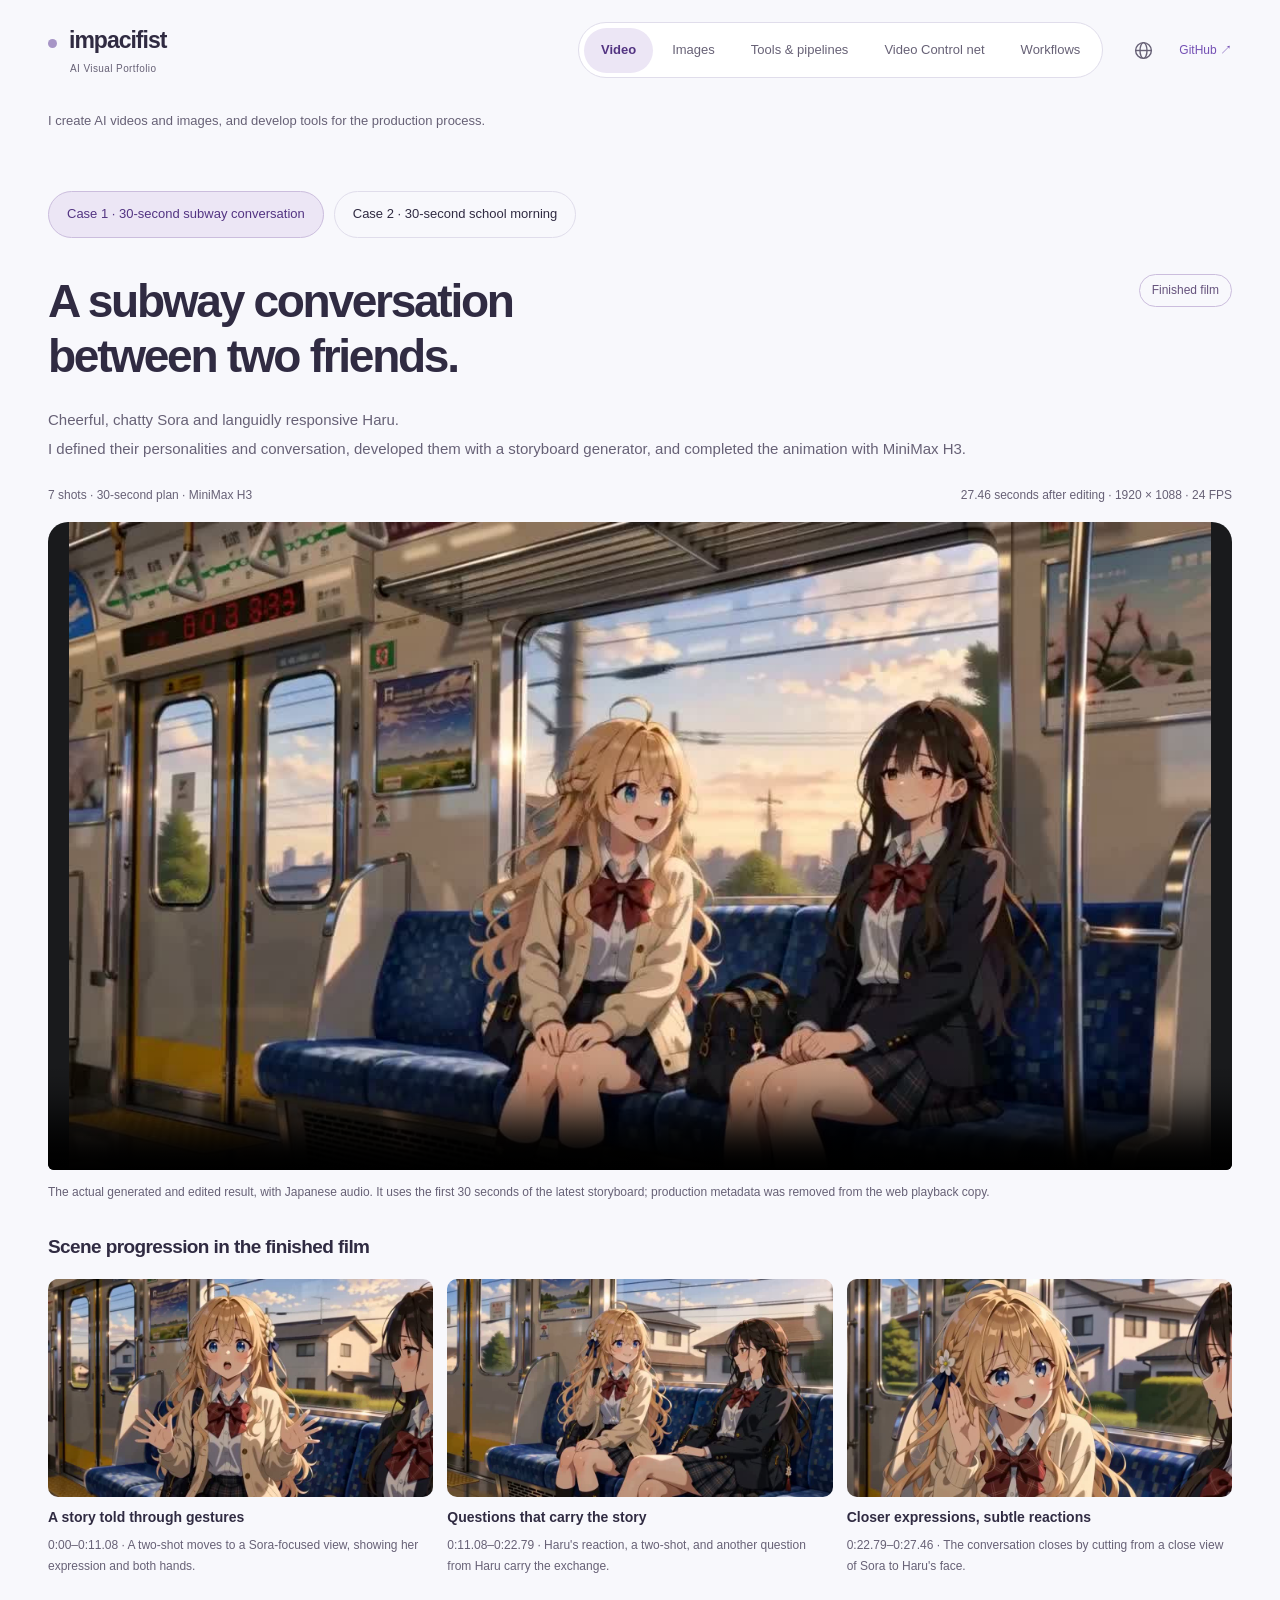
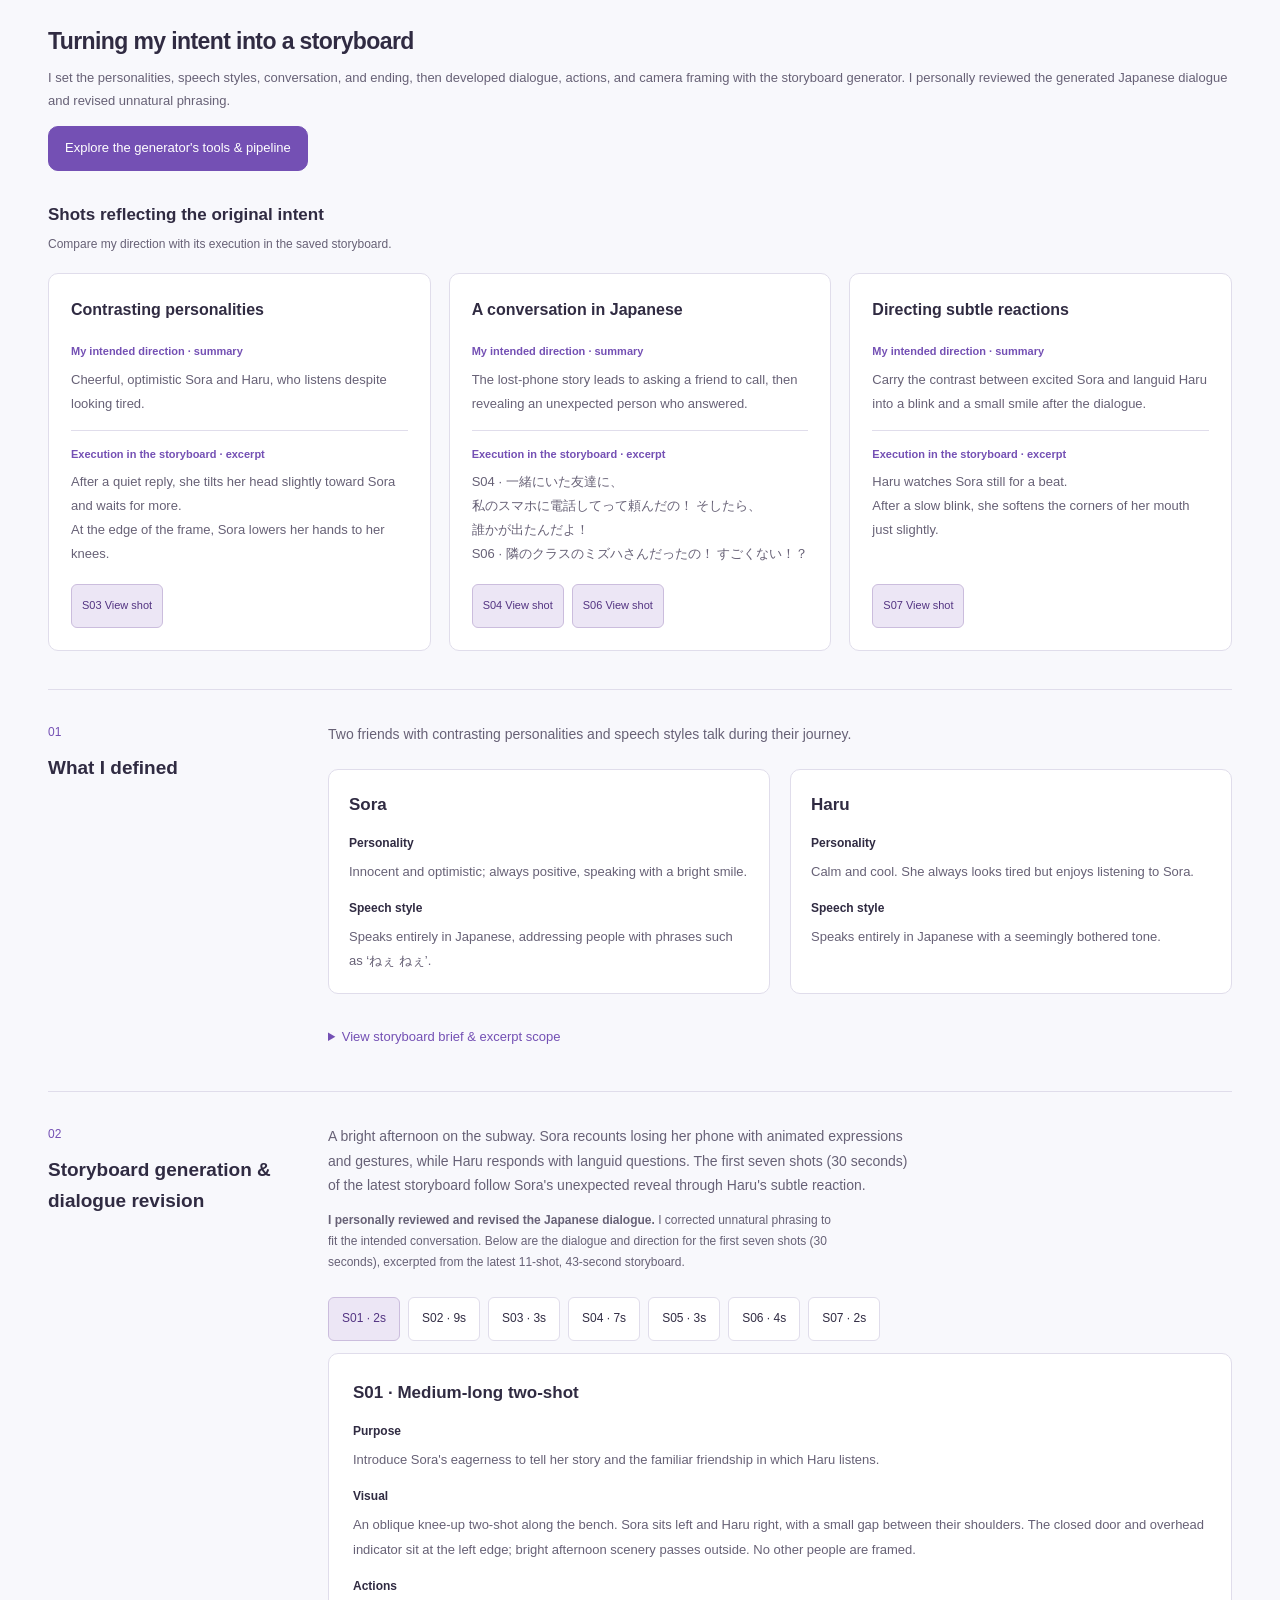
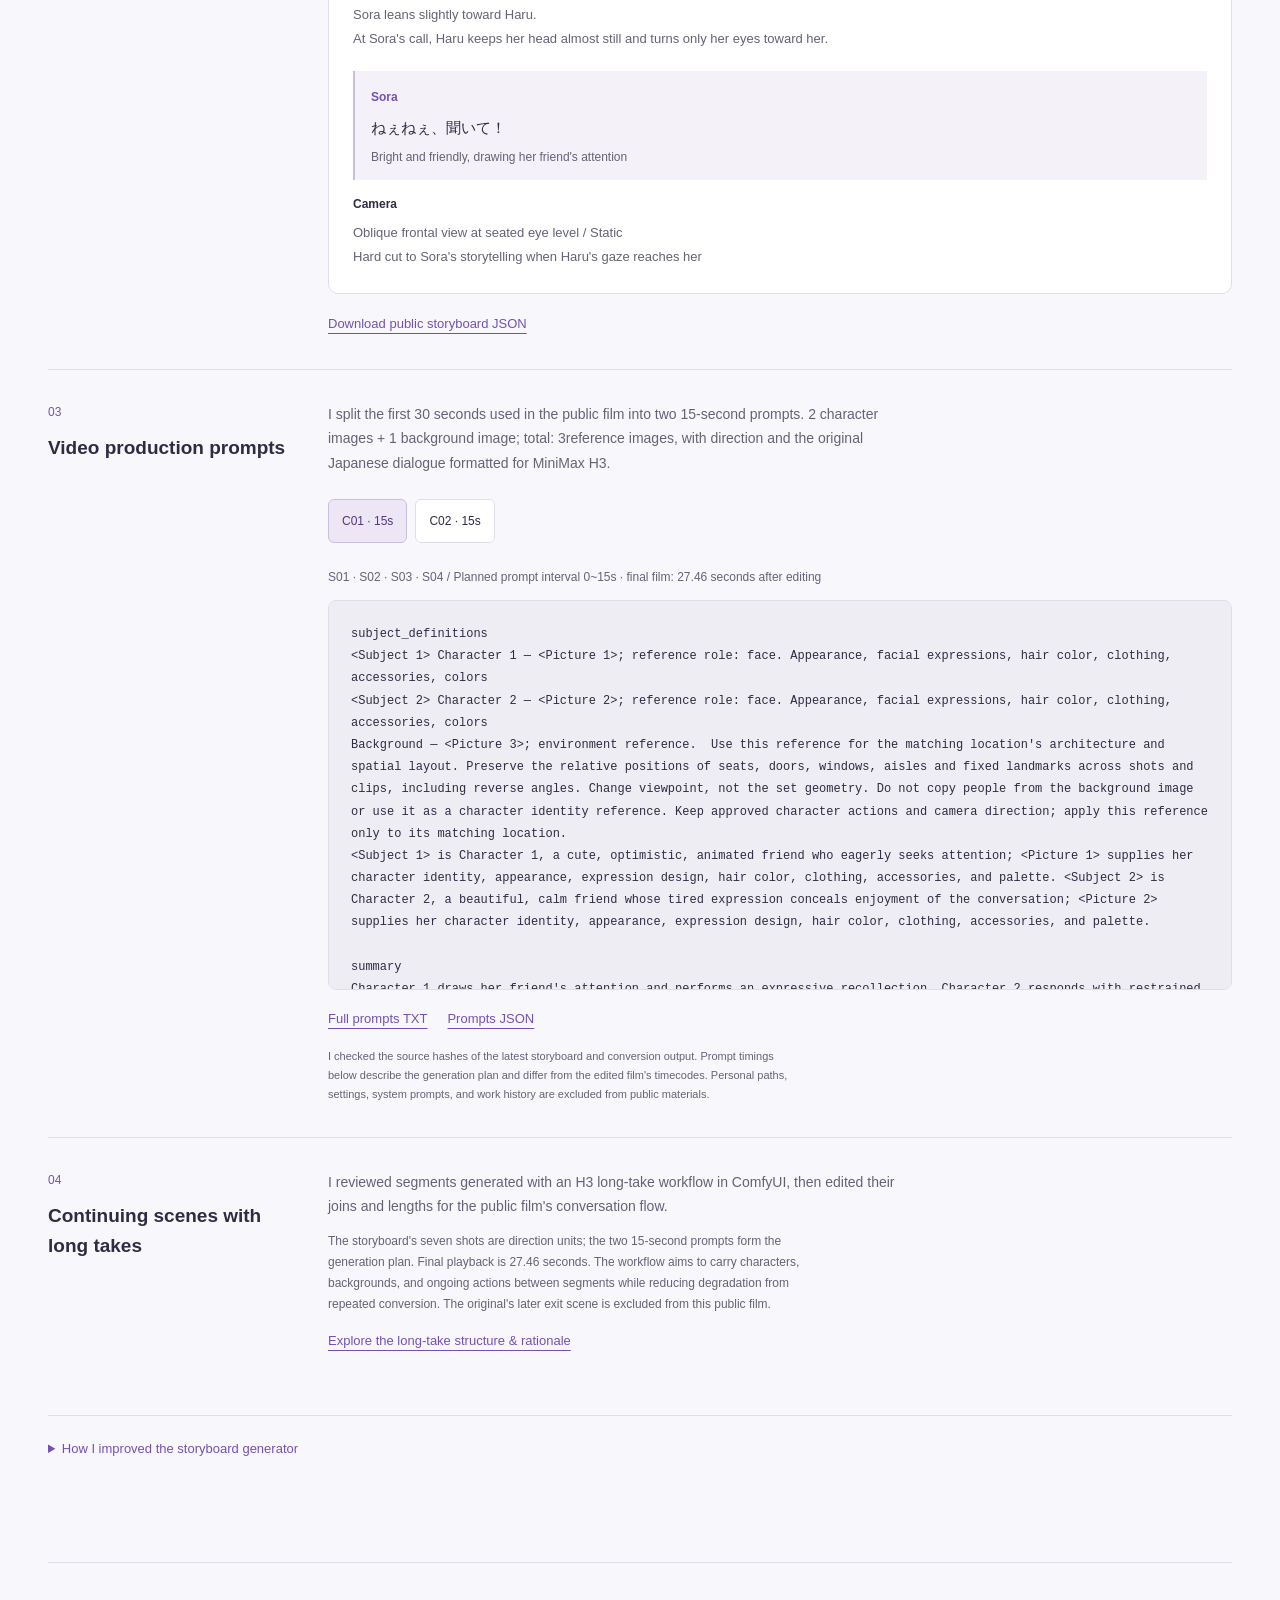
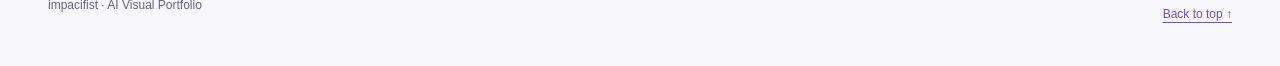
==== commit c7c0adb3: "Add multilingual portfolio with globe language menu and English default" ====
--- a/index.html
+++ b/index.html
@@ -7,6 +7,8 @@
   <title>impacifist — AI Visual Portfolio</title>
   <link rel="icon" href="data:image/svg+xml,%3Csvg xmlns='http://www.w3.org/2000/svg' viewBox='0 0 64 64'%3E%3Crect width='64' height='64' rx='16' fill='%2322241e'/%3E%3Cpath d='M19 16h8v32h-8zm18 0h8v32h-8z' fill='%23deff60'/%3E%3C/svg%3E">
   <link rel="stylesheet" href="site.css"><link rel="stylesheet" href="portfolio-polish.css"><link rel="stylesheet" href="desktop.css"><link rel="stylesheet" href="studio.css"><link rel="stylesheet" href="production-cases.css"><script defer src="content.js"></script><script defer src="production.js"></script><script defer src="app.js"></script><script defer src="studio.js"></script>
+  <link rel="stylesheet" href="languages.css">
+  <script defer src="locales/content.js"></script><script defer src="locales/tools.js"></script><script defer src="locales/workflow.js"></script><script defer src="i18n.js"></script>
 </head>
 <body>
   <a class="skip" href="#main">본문으로 바로가기</a>
@@ -18,7 +20,7 @@
     <button type="button" id="portfolio-tab-video-control-studio" role="tab" aria-controls="video-control-studio" aria-selected="false" data-portfolio="video-control-studio" tabindex="-1">Video Control net</button>
     <button type="button" id="portfolio-tab-workflow" role="tab" aria-controls="workflow" aria-selected="false" data-portfolio="workflow" tabindex="-1">워크플로우</button>
   </nav>
-  <a class="text-link" href="https://github.com/impacifist" target="_blank" rel="noopener noreferrer" aria-label="impacifist GitHub 프로필 · 새 창">GitHub ↗</a></header>
+  <div class="header-actions" data-language-host><a class="text-link" href="https://github.com/impacifist" target="_blank" rel="noopener noreferrer" aria-label="impacifist GitHub 프로필 · 새 창">GitHub ↗</a></div></header>
   <p class="portfolio-intro wrap">AI 영상과 이미지를 만들고, 제작에 필요한 도구를 개발합니다.</p>
   <main id="main" class="wrap">
     <section id="images" class="category-panel" role="tabpanel" aria-labelledby="portfolio-tab-images" data-portfolio-panel tabindex="0" hidden>
@@ -229,6 +231,16 @@
         <div class="inline-links"><a class="primary-action" href="https://github.com/impacifist/ai-video-storyboard-generator" target="_blank" rel="noopener noreferrer">GitHub · 다운로드 ↗</a><a href="https://github.com/impacifist/ai-video-storyboard-generator/blob/main/README.ko.md" target="_blank" rel="noopener noreferrer">한국어 사용 안내 ↗</a></div>
         <figure class="dataset-capture"><a href="assets/storyboard-generator/create-ko.png" target="_blank" rel="noopener noreferrer" aria-label="한국어 스토리보드 제작 화면 크게 보기"><img src="assets/storyboard-generator/create-ko.png" width="1600" height="1050" alt="캐릭터 성격과 말투를 설정하고 대사·행동·카메라 연출이 있는 컷을 편집하는 한국어 화면. 첫 컷은 고정된 상태."></a><figcaption>직접 작성한 공개 예시로 촬영한 실제 UI입니다. 클릭하면 크게 볼 수 있습니다.</figcaption></figure>
         <details class="technology-example"><summary>30초 → 15초씩 두 클립 · 변환 결과 보기</summary><figure class="dataset-capture"><a href="assets/storyboard-generator/convert-ko.png" target="_blank" rel="noopener noreferrer" aria-label="15초 클립 분할과 프롬프트 결과 크게 보기"><img src="assets/storyboard-generator/convert-ko.png" width="1920" height="1250" loading="lazy" alt="원본 6컷, 15초 클립 두 개의 계획과 영어 지시문·한국어 대사로 구성된 변환 결과를 나란히 보여주는 화면."></a><figcaption>모의 AI 응답을 사용한 작동 예시입니다. 실제 유료 모델의 출력 품질을 보여주는 자료는 아닙니다.</figcaption></figure></details>
+        <section id="comfyui-storyboard" class="project-wide comfyui-integration" aria-labelledby="comfyui-storyboard-title">
+          <div class="comfyui-overview"><div>
+            <h3 id="comfyui-storyboard-title">ComfyUI에서도, 만든 프롬프트를 바로 노드로.</h3>
+            <p>상단의 Storyboard 패널에서 콘티를 만들고 클립별 영상 프롬프트로 변환합니다. 사용할 클립을 선택해 노드로 추가한 뒤, <code>prompt</code> 출력을 영상 워크플로우의 프롬프트 입력에 연결하면 됩니다.</p>
+            <ol class="comfyui-steps"><li><strong>콘티 제작과 변환</strong><span>ComfyUI 안에서 캐릭터·상황을 설정하고 컷과 프롬프트를 확인합니다.</span></li><li><strong>클립별 노드 추가</strong><span>C01, C02처럼 필요한 클립을 골라 각각의 노드로 꺼냅니다.</span></li><li><strong>문자열을 프롬프트로 연결</strong><span>각 노드의 <code>prompt (STRING)</code>를 해당 영상 생성 단계의 텍스트 입력에 연결합니다.</span></li></ol>
+            <p class="comfyui-snapshot-note">프롬프트 사본은 워크플로우에 저장됩니다. 다시 열어도 유지되며, 영상 생성 큐를 실행할 때 LLM을 다시 호출하지 않습니다.</p>
+            <div class="inline-links"><a class="primary-action" href="https://github.com/impacifist/ComfyUI-Storyboard-Generator" target="_blank" rel="noopener noreferrer">ComfyUI 버전 GitHub ↗</a><a href="https://github.com/impacifist/ComfyUI-Storyboard-Generator/blob/main/README.ko.md" target="_blank" rel="noopener noreferrer">설치·연결 방법 ↗</a></div>
+          </div><figure class="dataset-capture"><a href="assets/comfyui-storyboard/nodes-ko.png" target="_blank" rel="noopener noreferrer" aria-label="클립별 STRING 노드 연결 예시 크게 보기"><img src="assets/comfyui-storyboard/nodes-ko.png" width="1600" height="1050" loading="lazy" alt="C01과 C02 클립 노드의 prompt 출력을 각각 프롬프트 미리보기 노드에 연결한 실제 ComfyUI 화면"></a><figcaption>GitHub에 공개한 실제 연결 화면입니다. 예시는 STRING 출력을 확인하는 PreviewAny 노드를 사용합니다. 실제 작업에서는 영상 노드의 프롬프트 입력에 연결하며, 텍스트 입력칸만 있다면 해당 노드가 지원하는 경우 입력 소켓으로 바꿉니다.</figcaption></figure></div>
+          <details class="technology-example"><summary>필요한 클립을 골라 노드로 추가하는 화면</summary><figure class="dataset-capture"><a href="assets/comfyui-storyboard/clips-ko.png" target="_blank" rel="noopener noreferrer" aria-label="ComfyUI 클립 선택 화면 크게 보기"><img src="assets/comfyui-storyboard/clips-ko.png" width="1600" height="1050" loading="lazy" alt="프로젝트와 변환본에서 클립 두 개를 선택하고 노드 추가 여부와 연결 상태를 확인하는 한국어 ComfyUI 패널"></a><figcaption>작품·변환본·클립을 선택하고 연결 상태를 확인합니다. 공개 예시 콘티와 모의 변환 응답으로 촬영한 UI이며, 화면에서 영상을 생성하지는 않았습니다.</figcaption></figure></details>
+        </section>
       </div></article>
       <article id="vlm-pipeline" class="project-row"><div class="project-number" aria-hidden="true">02</div><div><h2>VLM 프롬프트 자동화</h2><p class="project-lead">이미지와 한국어 연출 지시를<br>MiniMax H3용 프롬프트로 변환합니다.</p>
         <details class="source-detail model-detail"><summary>사용 모델과 실행 환경</summary><dl class="vlm-specs" aria-label="VLM 사용 사양">
--- a/production-cases.css
+++ b/production-cases.css
@@ -10,6 +10,12 @@
 .production-status{white-space:nowrap;font-size:12px;color:#66537d;border:1px solid var(--action-border);padding:5px 12px;border-radius:18px}
 .current-case-meta{display:flex;justify-content:space-between;gap:14px;font-size:12px;color:var(--muted);margin-bottom:16px;flex-wrap:wrap}
 .current-film video{display:block;width:100%;height:auto;max-height:72vh;object-fit:contain;background:#191a1c;border-radius:20px 20px 6px 6px}
+.comfyui-integration{margin-top:38px;padding-top:30px;border-top:1px solid var(--line)}
+.comfyui-overview{display:grid;grid-template-columns:minmax(0,.85fr) minmax(0,1.15fr);gap:28px;align-items:start}
+.comfyui-overview h3{font-size:22px;line-height:1.5;margin-bottom:14px}.comfyui-overview p{font-size:14px;line-height:1.85;color:var(--muted)}
+.comfyui-steps{padding-left:20px;margin:22px 0}.comfyui-steps li{padding-left:5px;margin-bottom:16px;font-size:13px}.comfyui-steps strong,.comfyui-steps span{display:block}.comfyui-steps span{color:var(--muted);line-height:1.8;margin-top:4px}
+.comfyui-overview .dataset-capture{margin-top:0}.comfyui-overview figcaption{font-size:12px;line-height:1.8}.comfyui-overview .comfyui-snapshot-note{font-size:12px}
+@media(max-width:1100px){.comfyui-overview{grid-template-columns:1fr;gap:22px}.comfyui-overview h3{font-size:20px}}
 .current-scene-flow{margin-top:30px}.current-scene-flow h2{font-size:19px;margin-bottom:18px}.current-scene-flow figcaption strong{display:block;font-size:14px;color:var(--ink);margin-bottom:6px}.current-scene-flow figcaption span{display:block;font-size:12px;color:var(--muted);line-height:1.75}
 .film-pending{width:100%;aspect-ratio:16/7;max-height:460px;display:flex;flex-direction:column;justify-content:center;align-items:center;gap:18px;border-radius:20px 20px 6px 6px;background:#ebe9f0;color:#7a7288;border:1px solid #e1dce9;padding:28px;text-align:center}
 .film-pending strong{font-size:18px;font-weight:500;color:#5c526e}.film-pending p{font-size:13px}.current-film figcaption{font-size:12px}
--- a/languages.css
+++ b/languages.css
@@ -0,0 +1,24 @@
+/* Keep language controls alongside the existing profile link. */
+.header-actions { display: flex; align-items: center; justify-self: end; gap: 14px; min-width: 0; }
+.language-picker { position: relative; display: inline-flex; color: var(--muted, #676176); }
+.language-trigger { display: grid; place-items: center; width: 44px; height: 44px; padding: 0; color: inherit; background: transparent; border: 1px solid transparent; border-radius: 50%; cursor: pointer; }
+.language-trigger:hover, .language-trigger[aria-expanded="true"] { color: var(--accent, #7450b4); background: var(--action-soft, #ece6f5); }
+.language-picker button:focus-visible { outline: 2px solid var(--accent, #7450b4); outline-offset: 3px; }
+.language-menu { position: absolute; z-index: 20; top: calc(100% + 8px); right: 0; width: 172px; padding: 6px; background: #fff; border: 1px solid var(--line, #e0ddeb); border-radius: 12px; box-shadow: 0 8px 28px #302b4214; }
+.language-menu button { display: flex; align-items: center; justify-content: space-between; gap: 16px; width: 100%; min-height: 42px; padding: 9px 12px; color: var(--ink, #302b42); font: inherit; font-size: 13px; border: 0; border-radius: 7px; background: transparent; text-align: left; cursor: pointer; }
+.language-menu button:hover, .language-menu button[aria-checked="true"] { color: var(--accent, #7450b4); background: var(--action-soft, #ece6f5); }
+.language-check { visibility: hidden; }
+[aria-checked="true"] > .language-check { visibility: visible; }
+.header-actions .text-link { font-size: 12px; white-space: nowrap; }
+.notes-language { display: flex; justify-content: flex-end; margin-bottom: 16px; }
+html:lang(ja) { font-family: "Yu Gothic UI", "Hiragino Kaku Gothic ProN", "Meiryo", sans-serif; word-break: normal; overflow-wrap: anywhere; }
+.current-case-heading > div, .observations > div, .simple-flow > li, .longtake-rationale > div { min-width: 0; }
+.control-choices button { white-space: normal; overflow-wrap: anywhere; min-width: 0; }
+html:lang(en) .page-intro h1 { letter-spacing: -.035em; overflow-wrap: anywhere; }
+@media (min-width: 1101px) { .header.wrap { grid-template-columns: minmax(150px, 1fr) auto auto; gap: 18px; } }
+@media (max-width: 1100px) { .header-actions { grid-column: 2; grid-row: 1; } }
+@media (max-width: 600px) {
+  .header-actions { gap: 8px; }
+  .header-actions .text-link { font-size: 11px; }
+  .header.wrap { column-gap: 8px; }
+}
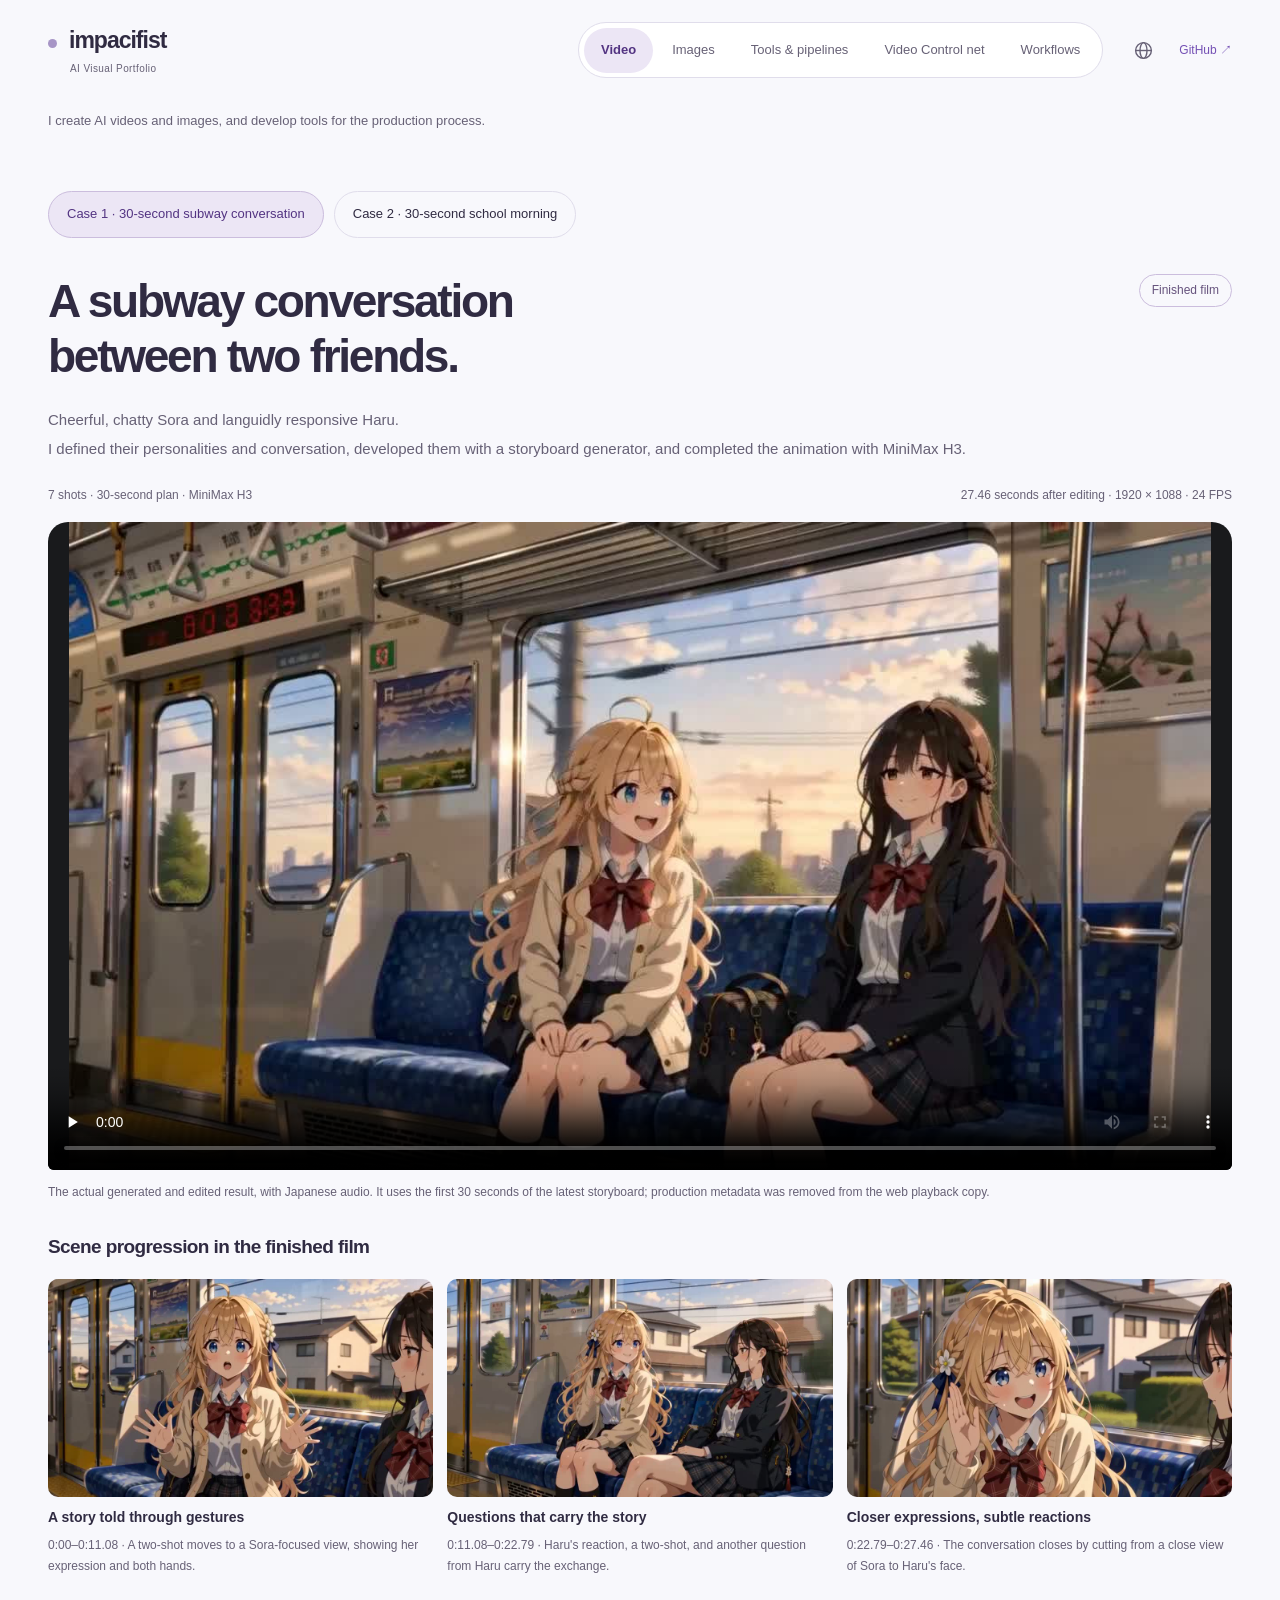
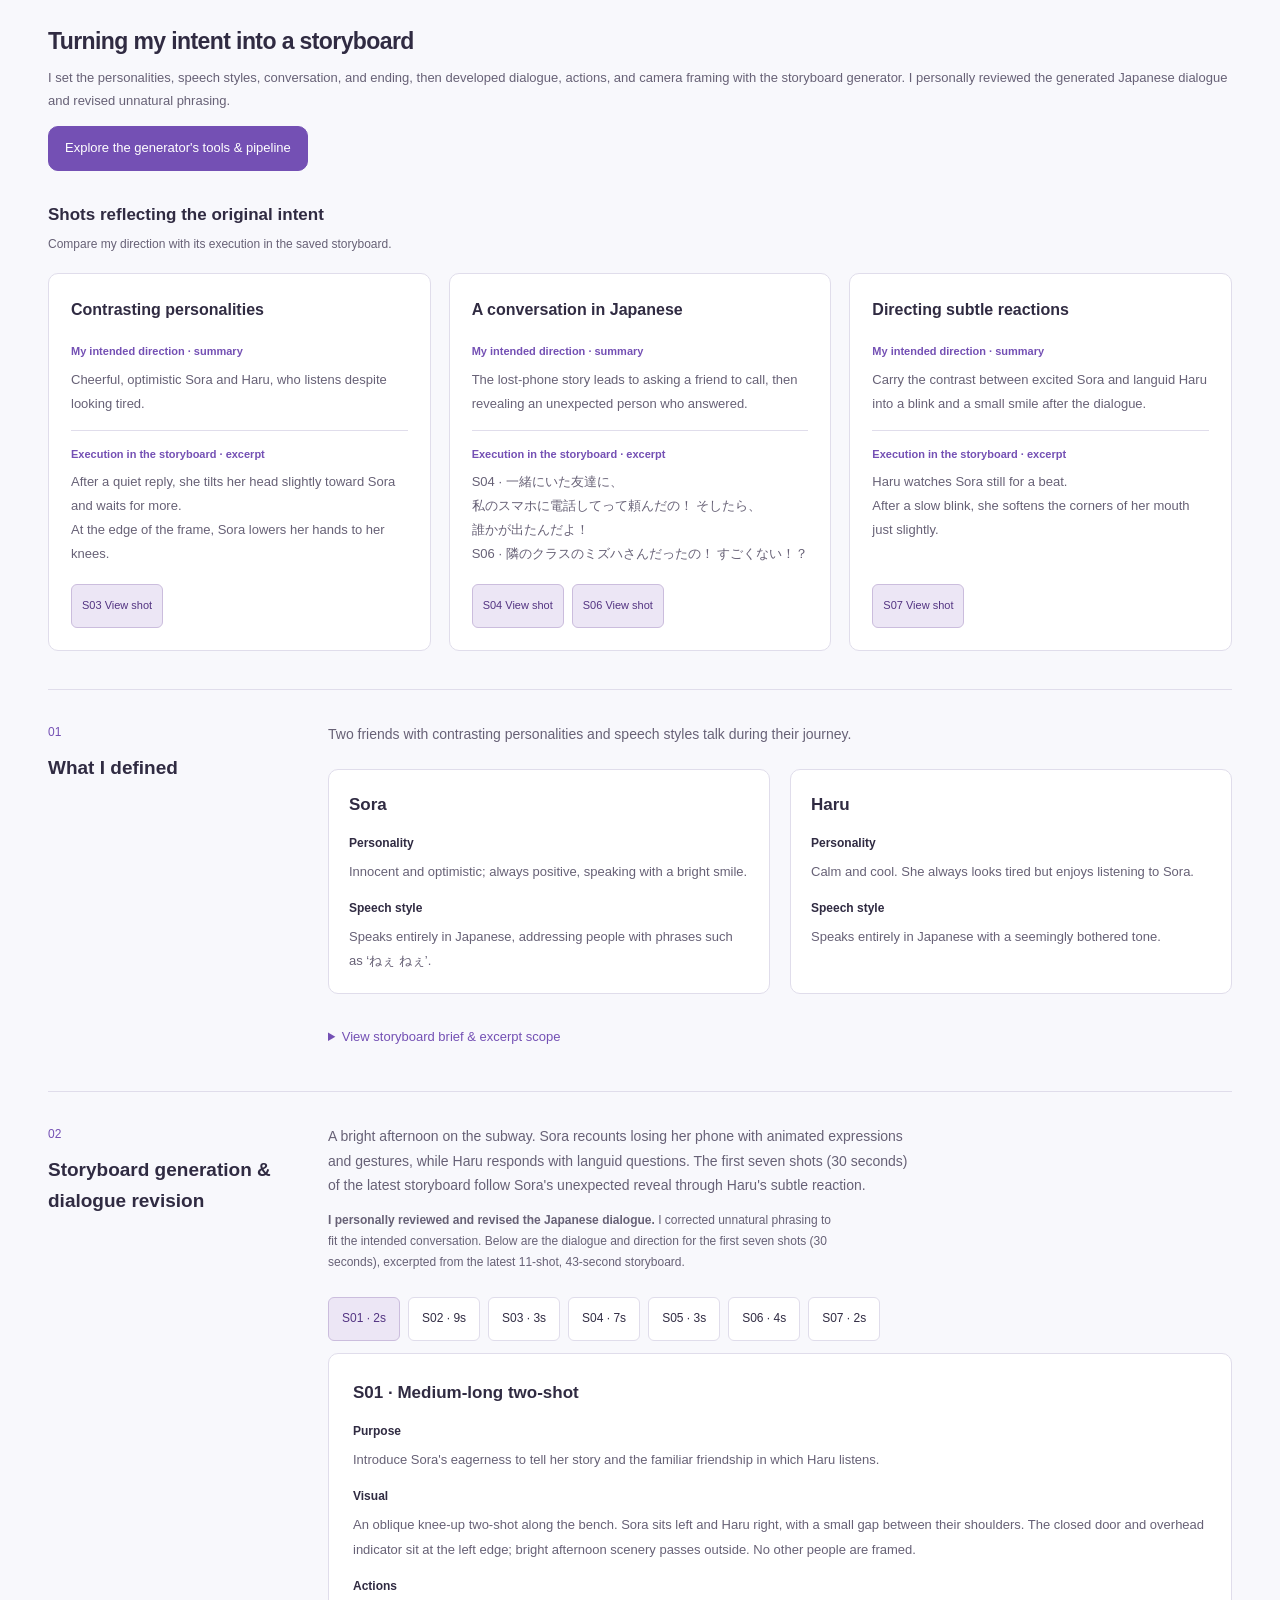
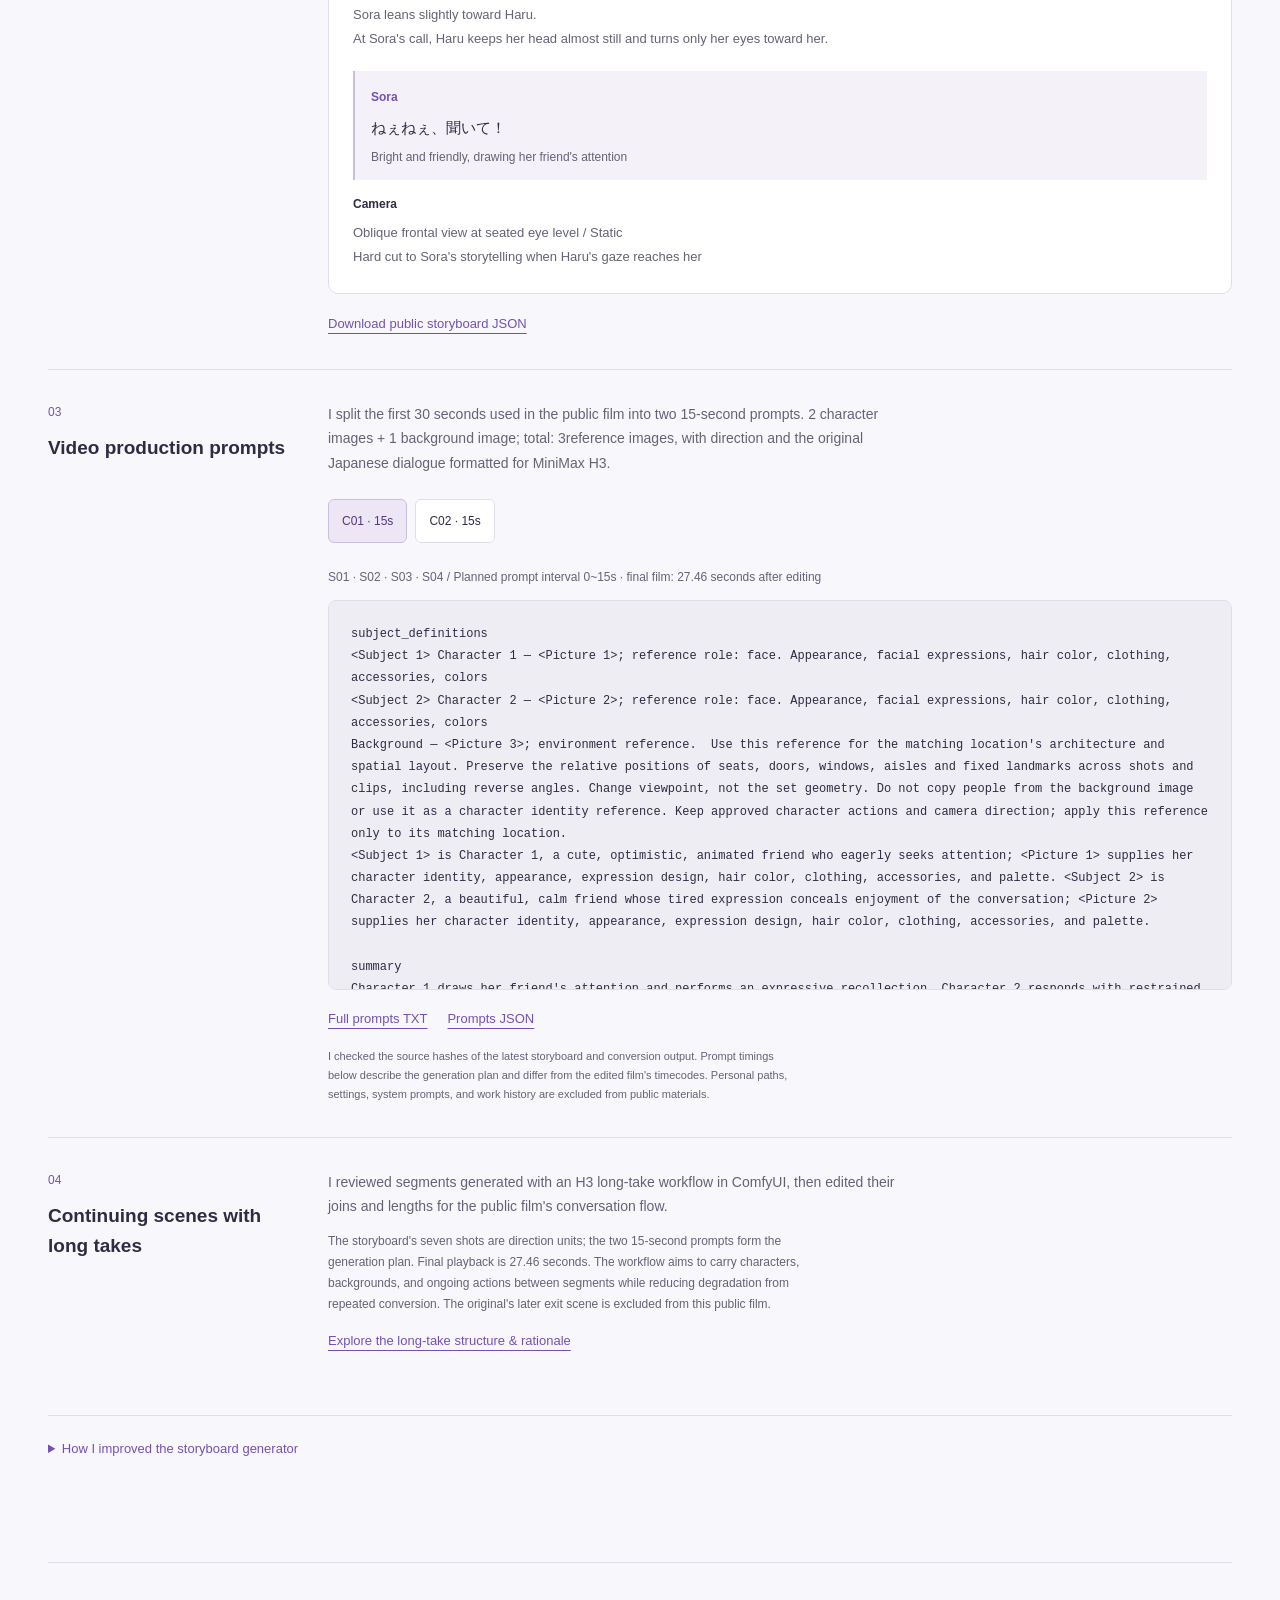
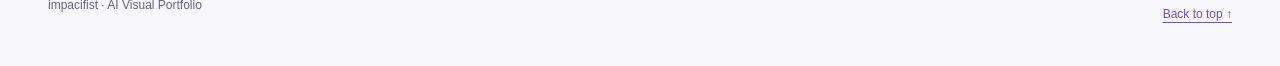
==== commit 1233984f: "Feature Windows GPU UNLOCK engineering case study" ====
--- a/index.html
+++ b/index.html
@@ -8,7 +8,8 @@
   <link rel="icon" href="data:image/svg+xml,%3Csvg xmlns='http://www.w3.org/2000/svg' viewBox='0 0 64 64'%3E%3Crect width='64' height='64' rx='16' fill='%2322241e'/%3E%3Cpath d='M19 16h8v32h-8zm18 0h8v32h-8z' fill='%23deff60'/%3E%3C/svg%3E">
   <link rel="stylesheet" href="site.css"><link rel="stylesheet" href="portfolio-polish.css"><link rel="stylesheet" href="desktop.css"><link rel="stylesheet" href="studio.css"><link rel="stylesheet" href="production-cases.css"><script defer src="content.js"></script><script defer src="production.js"></script><script defer src="app.js"></script><script defer src="studio.js"></script>
   <link rel="stylesheet" href="languages.css">
-  <script defer src="locales/content.js"></script><script defer src="locales/tools.js"></script><script defer src="locales/workflow.js"></script><script defer src="i18n.js"></script>
+  <link rel="stylesheet" href="gpu-case.css">
+  <script defer src="locales/content.js"></script><script defer src="locales/tools.js"></script><script defer src="locales/workflow.js"></script><script defer src="locales/gpu.js"></script><script defer src="i18n.js"></script>
 </head>
 <body>
   <a class="skip" href="#main">본문으로 바로가기</a>
@@ -37,6 +38,7 @@
       </div>
       <section id="process" class="editorial-section"><h2>데이터에서 생성까지</h2><ol class="simple-flow"><li><h3>데이터 선별</h3><p>캐릭터별 50~150장.<br>의상의 일관성을 고려했습니다.</p></li><li><h3>배경 제거</h3><p>ComfyUI의 SAM3 노드로<br>캐릭터 영역을 분리했습니다.</p></li><li><h3>캡션 검수</h3><p>자동 태깅 후 배경 태그를 정리하고 트리거 워드를 부여했습니다.</p></li><li><h3>LoRA 학습</h3><p>kohya_ss로 학습하고<br>ComfyUI에서 생성했습니다.</p></li></ol><p id="evaluation" class="muted">화풍·캐릭터 특징·의상과 액세서리·포즈 구현을 기준으로 검토했습니다.</p><div class="inline-links"><a href="technical-notes.html#image-process">전처리 과정 자세히 보기 ↗</a><a href="#video">생성 이미지를 참조한 영상 보기 →</a></div></section>
       <section id="credits" class="editorial-section credits"><h2>출처와 제작 기여</h2><div><p><strong>후지타 코토네 · 학원 아이돌마스터</strong><br>THE IDOLM@STER™&amp; ©Bandai Namco Entertainment Inc.<br><a href="https://gakuen.idolmaster-official.jp/idol/kotone/" target="_blank" rel="noopener noreferrer">공식 캐릭터 소개 ↗</a></p><p><strong>벨리나 · 젠레스 존 제로</strong><br>작품·캐릭터: HoYoverse<br><a href="https://zenless.hoyoverse.com/ko-kr/" target="_blank" rel="noopener noreferrer">공식 작품 사이트 ↗</a></p><p>NVIDIA Cosmos 기반 파생 모델인 <a href="https://huggingface.co/circlestone-labs/Anima" target="_blank" rel="noopener noreferrer">Anima</a>와 <a href="https://github.com/bmaltais/kohya_ss" target="_blank" rel="noopener noreferrer">kohya_ss</a>를 사용했습니다. 본인 작업은 데이터 전처리, LoRA 학습, 워크플로우 구성과 이미지 생성입니다.</p><p class="fine-print">원작 캐릭터 기반의 비공식 개인 작업입니다. 비교 내용은 선택한 이미지의 관찰이며 정량 유사도 평가가 아닙니다.</p></div></section>
+      <aside class="gpu-discovery" aria-labelledby="gpu-discovery-title"><div><span class="gpu-kicker">제작 환경의 기술 기록</span><h2 id="gpu-discovery-title">작업 도구를 넘어, GPU 실행 환경까지.</h2><p>RTX 3090의 Windows 연산 경로를 진단하고, 부팅 인계와 측정 결과를 공개한 기술 사례입니다.</p></div><a href="#gpu-unlock">GPU 기술 사례 보기 →</a></aside>
       <noscript><p><a href="assets/kotone-reference.webp">참조 이미지</a> · <a href="assets/kotone-generated.png">생성 이미지</a>. 캐릭터 전환에는 JavaScript가 필요합니다.</p></noscript>
     </section>
     <section id="video" class="category-panel" role="tabpanel" aria-labelledby="portfolio-tab-video" data-portfolio-panel tabindex="0">
@@ -298,6 +300,32 @@
         <p>목록은 워크플로우에 저장하며 JSON 파일로 옮길 수 있습니다. Python과 JavaScript로 구현하고 Codex와 함께 개선했습니다. 별도 생성 모델 없이 사용하는 MIT 공개 도구입니다.</p>
         <div class="inline-links"><a href="https://github.com/impacifist/ComfyUI-Prompt-Selector" target="_blank" rel="noopener noreferrer">GitHub · 설치 파일 ↗</a><a href="https://github.com/impacifist/ComfyUI-Prompt-Selector/blob/main/README.ko.md" target="_blank" rel="noopener noreferrer">사용 방법과 예제 ↗</a></div>
       </div></article>
+      <article id="gpu-unlock" class="project-row"><div class="project-number" aria-hidden="true">05</div><div>
+        <span class="gpu-kicker">시스템 진단 · 재현 가능한 검증</span>
+        <h2>Windows GPU UNLOCK</h2>
+        <p class="project-lead">같은 GPU에서,<br>부팅 인계의 차이를 찾다.</p>
+        <p>UEFI에서 성공을 보고해도 Windows의 연산 성능은 달랐습니다. RTX 3090·AMD 내장그래픽 환경으로 포팅하고, 언락 이후 리셋 없이 Windows로 이어가는 경로를 확인했습니다.</p>
+        <dl class="gpu-role"><dt>담당한 작업</dt><dd>RTX 3090 환경 포팅 · 부팅 인계 진단 · 동일 조건 벤치마크 · 공개 문서화</dd></dl>
+        <p>Codex와 협업해 구현·검증했습니다. 원천 코어는 Zagitta/gpu-unlock이며, rough2515-hub의 RTX 3080 UEFI 포트를 바탕으로 확장했습니다.</p>
+        <div class="inline-links gpu-links"><a href="https://github.com/impacifist/Windows-GPU-UNLOCK" target="_blank" rel="noopener noreferrer">공개 소스와 적용 안내 ↗</a><a href="https://github.com/impacifist/Windows-GPU-UNLOCK/blob/main/docs/RESULTS.en.md" target="_blank" rel="noopener noreferrer">측정 근거와 한계 ↗</a></div>
+        <figure class="dataset-capture gpu-benchmark" aria-labelledby="gpu-chart-title" aria-describedby="gpu-chart-caption">
+          <div class="gpu-chart-head"><span class="gpu-chip">RTX 3090 · WINDOWS</span><span class="gpu-date">2026.10.20</span></div>
+          <h3 id="gpu-chart-title">Windows에서 확인한 Tensor 연산.</h3>
+          <p class="gpu-chart-subtitle">동일 실행 파일 · 각 경로 3회 중앙값</p>
+          <div class="gpu-legend"><span><i class="gpu-swatch gpu-swatch-before" aria-hidden="true"></i>이전 부팅 경로</span><span><i class="gpu-swatch gpu-swatch-after" aria-hidden="true"></i>리셋 없는 Windows 인계</span></div>
+          <div class="gpu-measure"><div class="gpu-measure-heading"><h4>FP16 Tensor</h4><span>+78.47%</span></div><div class="gpu-bars" aria-hidden="true"><div class="gpu-bar gpu-bar-before" style="--bar:50.39%"><span>70.55</span></div><div class="gpu-bar gpu-bar-after" style="--bar:89.93%"><span>125.91</span></div></div></div>
+          <div class="gpu-measure"><div class="gpu-measure-heading"><h4>BF16 Tensor</h4><span>+82.48%</span></div><div class="gpu-bars" aria-hidden="true"><div class="gpu-bar gpu-bar-before" style="--bar:50.38%"><span>70.53</span></div><div class="gpu-bar gpu-bar-after" style="--bar:91.93%"><span>128.70</span></div></div></div>
+          <div class="gpu-chart-foot"><span>FP32 pedantic: 24.51 → 24.89</span><span>TFLOPS · FP32 누산</span></div>
+          <details class="gpu-values"><summary>정확한 측정값 보기</summary><div class="gpu-table-wrap"><table><caption>중앙값 · TFLOPS</caption><thead><tr><th scope="col">연산</th><th scope="col">이전 부팅 경로</th><th scope="col">리셋 없는 Windows 인계</th></tr></thead><tbody><tr><th scope="row">FP32 pedantic</th><td>24.505702</td><td>24.890281</td></tr><tr><th scope="row">FP16 / FP32</th><td>70.548081</td><td>125.907816</td></tr><tr><th scope="row">BF16 / FP32</th><td>70.529545</td><td>128.699728</td></tr></tbody></table></div></details>
+          <figcaption id="gpu-chart-caption">두 경로 모두 UEFI 성공을 보고한 뒤의 측정입니다. 미적용 콜드부팅 기준 실험이 아니며, 드라이버는 617.14로 유지했습니다.</figcaption>
+        </figure>
+        <section class="project-wide gpu-case-study" aria-labelledby="gpu-process-title">
+          <div class="gpu-section-heading"><span class="gpu-kicker">문제에서 공개 검증까지</span><h3 id="gpu-process-title">성공 메시지에서 멈추지 않은 진단.</h3></div>
+          <ol class="gpu-process"><li><span aria-hidden="true">01</span><h4>부팅 경계를 추적</h4><p>언락 상태와 Windows 인계를 구분하고, ASUS Boot Override로 리셋 없이 진입하는 경로를 확인했습니다.</p></li><li><span aria-hidden="true">02</span><h4>조건을 맞춰 측정</h4><p>같은 CUDA 12.6·cuBLAS 실행 파일의 4096 × 4096 GEMM을 비교했습니다. UEFI 성공과 실제 연산 결과를 별도로 기록했습니다.</p></li><li><span aria-hidden="true">03</span><h4>재현 자료로 공개</h4><p>EFI와 대응 소스를 해시로 연결하고, 영문·한국어 가이드와 읽기 전용 호환성 수집기를 공개했습니다. 도구 테스트 14개를 검증했습니다.</p></li></ol>
+          <div class="gpu-scope"><div><h4>실제로 확인한 범위</h4><p>RTX 3090 24 GiB · ASUS TUF B650M-PLUS WIFI · Ryzen 7 7800X3D · AMD iGPU · Windows 11 · NVIDIA 617.14</p></div><div><h4>아직 검증하지 않은 것</h4><p>다른 GPU·메인보드, 장시간 안정성, ComfyUI·게임의 실제 속도 향상은 미검증입니다. 범용화는 진단·제보 기반까지 구현했으며 EFI 지원 확대는 후속 과제입니다.</p></div></div>
+          <p class="gpu-learning">진단 → 가설 → 동일 조건 측정 → 근거와 한계 공개. 제작 환경의 문제를 재현 가능한 엔지니어링 기록으로 남겼습니다.</p>
+        </section>
+      </div></article>
       <div class="inline-links section-links"><a href="#video-control-studio">Video Control net →</a><a href="#workflow">워크플로우 둘러보기 →</a><a href="#images">이미지 생성 사례 →</a></div>
     </section>
     <section id="video-control-studio" class="category-panel" role="tabpanel" aria-labelledby="portfolio-tab-video-control-studio" data-portfolio-panel tabindex="0" hidden>
--- a/gpu-case.css
+++ b/gpu-case.css
@@ -0,0 +1,22 @@
+/* Windows GPU UNLOCK: an evidence-led engineering case alongside the visual work. */
+.gpu-kicker{display:block;font-size:11px;font-weight:650;letter-spacing:.08em;color:var(--accent);margin-bottom:12px}
+.gpu-discovery{grid-column:1/-1;display:flex;align-items:center;justify-content:space-between;gap:28px;padding:26px 30px;margin-top:38px;border:1px solid var(--line);border-radius:16px;background:#fff9}
+.gpu-discovery h2{font-size:20px;margin-bottom:8px}.gpu-discovery p{font-size:14px;color:var(--muted);max-width:64ch}.gpu-discovery>a{flex-shrink:0;font-size:13px;color:var(--accent);font-weight:600}
+#gpu-unlock .project-copy>.gpu-kicker{margin-bottom:12px}#gpu-unlock .project-copy>p{max-width:62ch}
+.gpu-role{margin:24px 0;padding:18px 0;border-block:1px solid var(--line)}.gpu-role dt{font-size:11px;color:var(--accent);font-weight:650;margin-bottom:7px}.gpu-role dd{margin:0;font-size:14px;line-height:1.9}
+.gpu-links{margin-top:24px}.gpu-links a{font-size:13px}
+#gpu-unlock .gpu-benchmark{margin:0;padding:30px;border:1px solid #3c3851;border-radius:18px;background:#211e30;color:#f5f2ff;overflow:hidden}
+.gpu-chart-head{display:flex;justify-content:space-between;align-items:center;gap:16px;margin-bottom:26px}.gpu-chip{font-size:10px;font-weight:650;letter-spacing:.1em;padding:6px 9px;border:1px solid #625977;border-radius:6px}.gpu-date{font-size:11px;color:#b9b1cb}
+.gpu-benchmark h3{font-size:clamp(20px,1.8vw,27px);line-height:1.4;letter-spacing:-.5px;max-width:24ch}.gpu-chart-subtitle{font-size:12px;line-height:1.8;color:#b9b1cb;margin-top:10px}
+.gpu-legend{display:flex;flex-wrap:wrap;gap:9px 20px;margin:25px 0 28px;font-size:10px;color:#e0d9ec}.gpu-legend>span{display:flex;align-items:center;gap:7px}.gpu-swatch{width:8px;height:8px;border-radius:2px;flex-shrink:0}.gpu-swatch-before{background:#8f83ac}.gpu-swatch-after{background:#b5e7ca}
+.gpu-measure+.gpu-measure{margin-top:26px}.gpu-measure-heading{display:flex;justify-content:space-between;align-items:baseline;gap:12px;margin-bottom:12px}.gpu-measure-heading h4{font-size:13px;font-weight:500;margin:0}.gpu-measure-heading>span{font-size:21px;font-weight:600;letter-spacing:-.6px;color:#b5e7ca}
+.gpu-bars{display:grid;gap:7px;background:repeating-linear-gradient(to right,transparent 0,transparent calc(25% - 1px),#ffffff09 calc(25% - 1px),#ffffff09 25%)}.gpu-bar{width:var(--bar);min-width:74px;height:28px;border-radius:3px;display:flex;align-items:center;justify-content:flex-end;padding:0 8px;font-size:11px;font-variant-numeric:tabular-nums;font-weight:600}.gpu-bar-before{background:#8f83ac;color:#1b1725}.gpu-bar-after{background:#b5e7ca;color:#193827}
+.gpu-chart-foot{display:flex;justify-content:space-between;gap:10px;flex-wrap:wrap;border-top:1px solid #4b435d;margin-top:28px;padding-top:15px;font-size:10px;color:#c6bed5}
+.gpu-values{margin-top:20px;font-size:11px}.gpu-values summary{cursor:pointer;color:#e2daee;padding:4px 0}.gpu-table-wrap{overflow-x:auto;margin-top:12px}.gpu-values table{width:100%;border-collapse:collapse;text-align:left;font-size:10px}.gpu-values caption{text-align:left;color:#c6bed5;margin-bottom:8px}.gpu-values th,.gpu-values td{padding:9px 6px;border-bottom:1px solid #4b435d;font-weight:400}.gpu-values td{font-variant-numeric:tabular-nums;white-space:nowrap}.gpu-values thead th{font-weight:600}
+#gpu-unlock .gpu-benchmark figcaption{border-top:1px solid #4b435d;margin-top:16px;padding-top:15px;color:#c6bed5;font-size:11px;line-height:1.85}
+.gpu-case-study{border-top:1px solid var(--line);padding-top:30px;margin-top:32px}.gpu-section-heading{margin-bottom:25px}.gpu-section-heading h3{font-size:23px;line-height:1.45;letter-spacing:-.6px}.gpu-process{display:grid;grid-template-columns:repeat(3,minmax(0,1fr));gap:26px;list-style:none;padding:0;margin:0}.gpu-process li>span{font-size:11px;color:var(--accent);font-variant-numeric:tabular-nums}.gpu-process h4{font-size:15px;font-weight:600;margin:9px 0}.gpu-process p{font-size:13px;line-height:1.85;color:var(--muted)}
+.gpu-scope{display:grid;grid-template-columns:1fr 1fr;gap:28px;padding:22px 24px;border:1px solid var(--line);border-radius:12px;margin-top:28px;background:#faf8fe}.gpu-scope h4{font-size:12px;font-weight:650;margin:0 0 9px}.gpu-scope p{font-size:12px;color:var(--muted);line-height:1.9}.gpu-learning{font-size:13px;color:var(--muted);line-height:1.9;max-width:85ch;margin-top:22px}
+@media(min-width:1200px){#gpu-unlock .project-layout{grid-template-columns:minmax(250px,.95fr) minmax(0,1.05fr)}#gpu-unlock .project-media{padding-top:2px}}
+@media(max-width:1199px){#gpu-unlock .gpu-benchmark{margin-top:28px}.gpu-benchmark h3{max-width:none}}
+@media(max-width:700px){.gpu-process{grid-template-columns:1fr;gap:22px}.gpu-process li{padding-left:36px;position:relative}.gpu-process li>span{position:absolute;left:0;top:2px}.gpu-process h4{margin-top:0}.gpu-scope{grid-template-columns:1fr;gap:22px;padding:20px}.gpu-discovery{align-items:flex-start;flex-direction:column;gap:18px;padding:22px}.gpu-discovery h2{font-size:18px}.gpu-discovery p{font-size:13px}}
+@media(max-width:520px){#gpu-unlock .gpu-benchmark{padding:20px 16px;border-radius:12px}.gpu-chart-head{gap:8px;margin-bottom:22px}.gpu-chip{font-size:9px;letter-spacing:.04em}.gpu-date{font-size:10px}.gpu-benchmark h3{font-size:21px}.gpu-legend{gap:10px;font-size:9px}.gpu-measure-heading>span{font-size:20px}.gpu-section-heading h3{font-size:20px}.gpu-chart-foot{font-size:9px}.gpu-case-study{padding-top:26px}.gpu-learning{font-size:12px}}
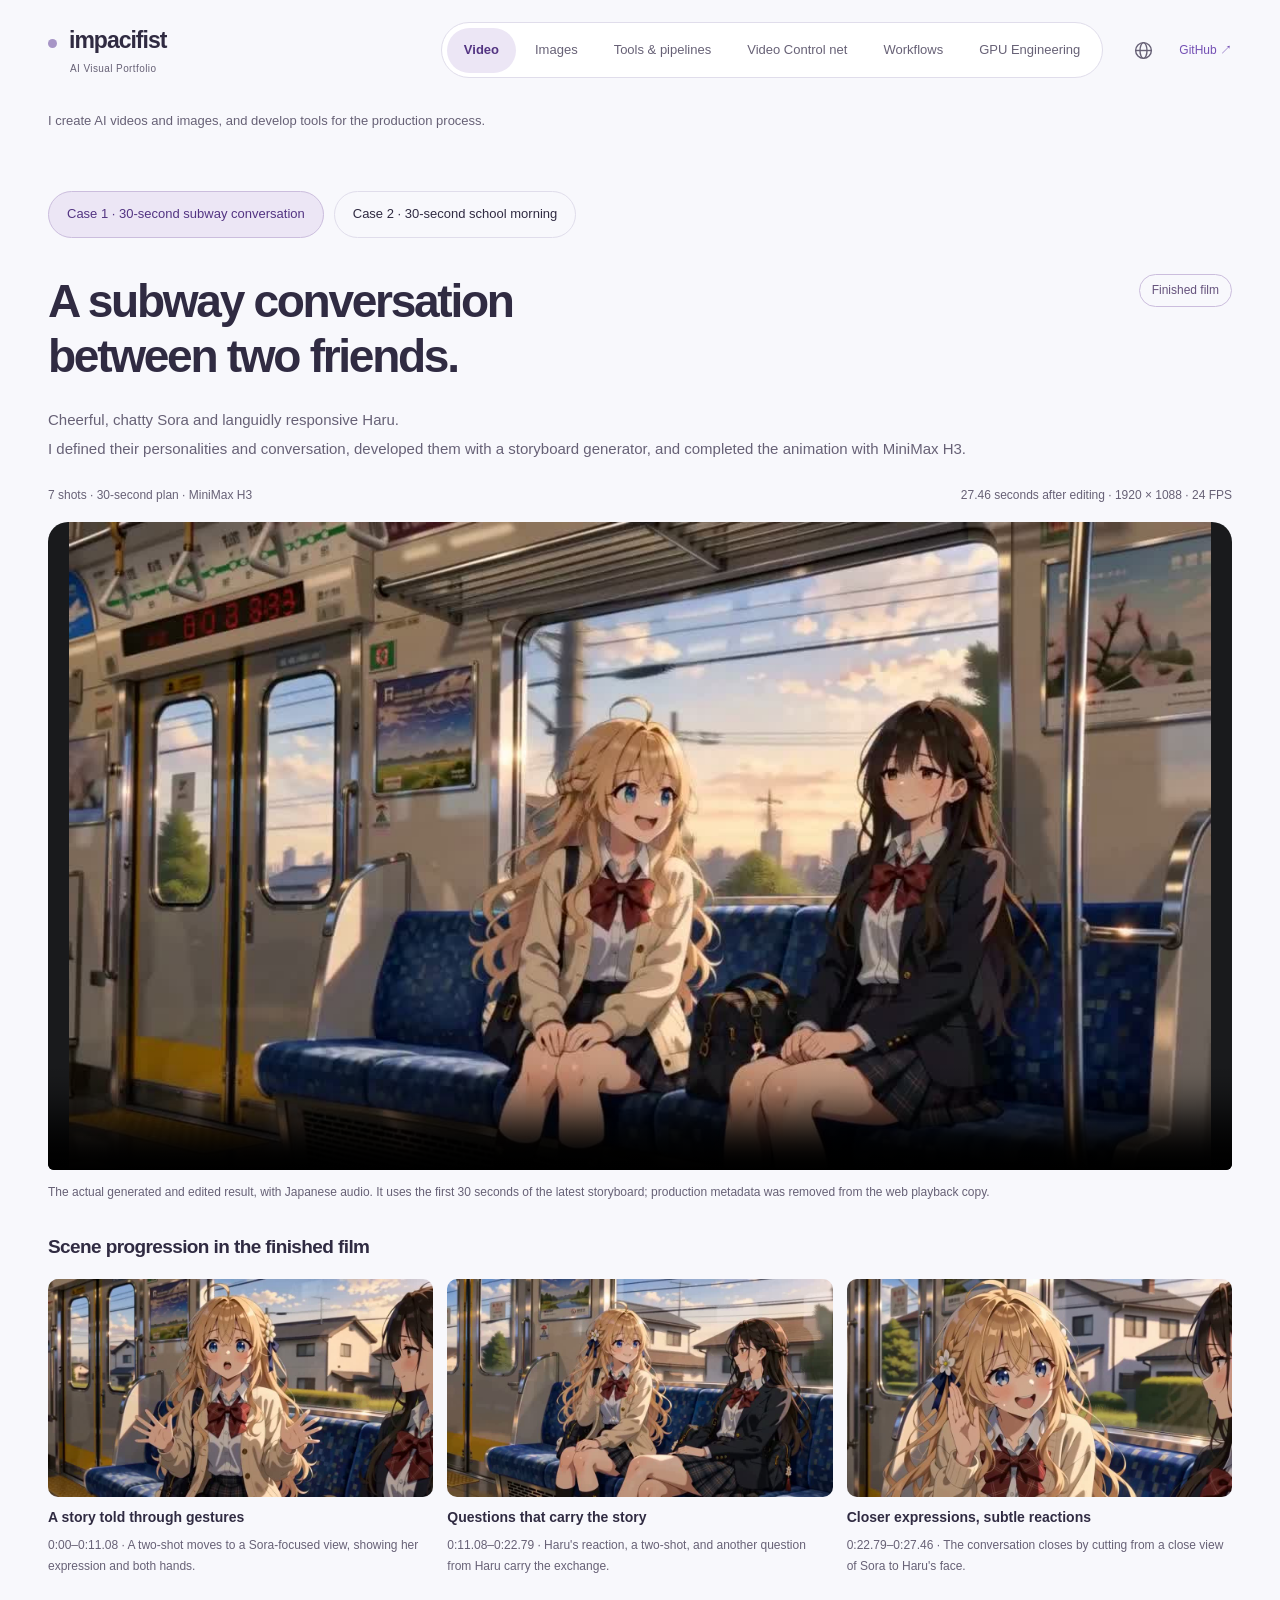
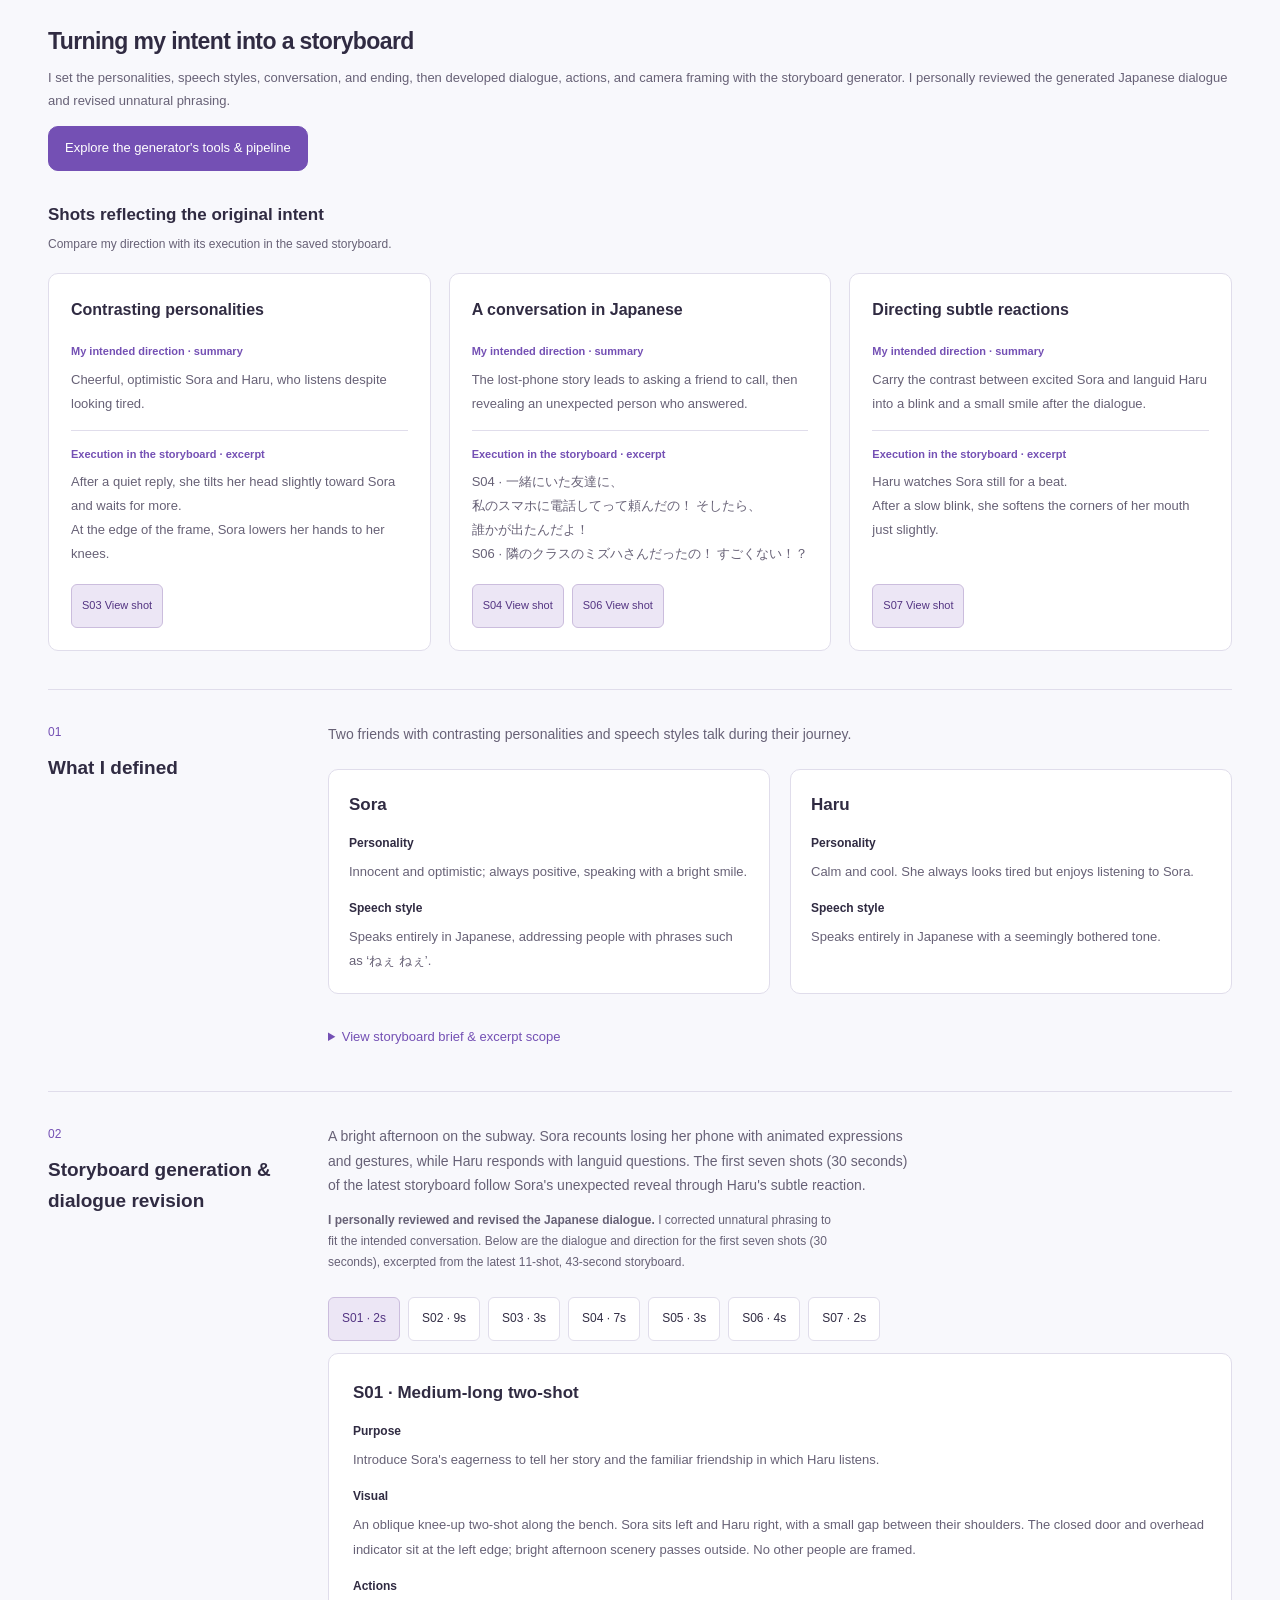
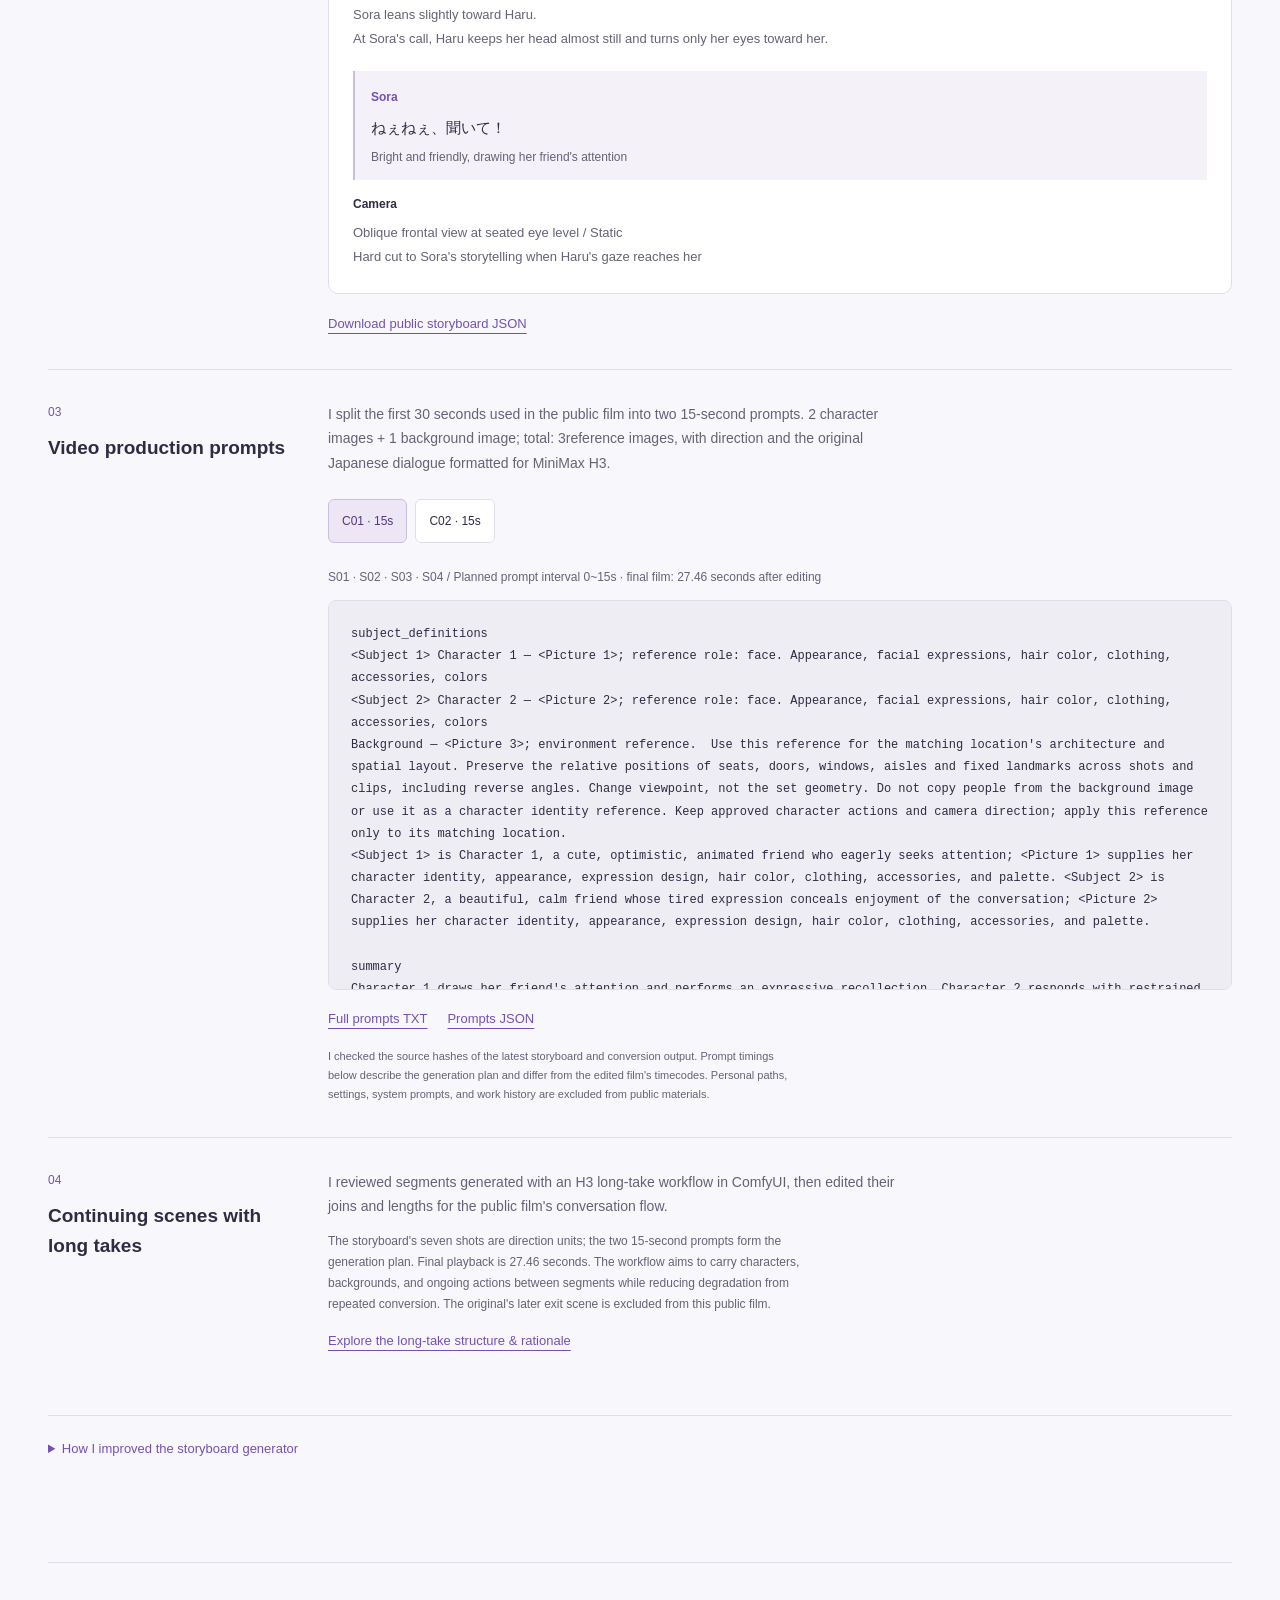
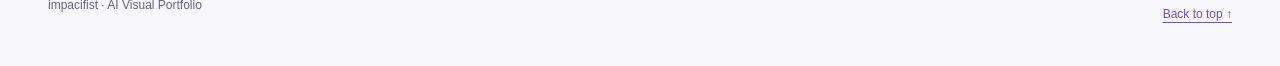
==== commit 7df62f3f: "Promote GPU engineering to a standalone portfolio category" ====
--- a/index.html
+++ b/index.html
@@ -20,6 +20,7 @@
     <button type="button" id="portfolio-tab-technology" role="tab" aria-controls="technology" aria-selected="false" data-portfolio="technology" tabindex="-1" aria-label="기술·파이프라인"><span class="nav-wide">기술·파이프라인</span><span class="nav-compact" aria-hidden="true">제작 도구</span></button>
     <button type="button" id="portfolio-tab-video-control-studio" role="tab" aria-controls="video-control-studio" aria-selected="false" data-portfolio="video-control-studio" tabindex="-1">Video Control net</button>
     <button type="button" id="portfolio-tab-workflow" role="tab" aria-controls="workflow" aria-selected="false" data-portfolio="workflow" tabindex="-1">워크플로우</button>
+    <button type="button" id="portfolio-tab-gpu-unlock" role="tab" aria-controls="gpu-unlock" aria-selected="false" data-portfolio="gpu-unlock" tabindex="-1" aria-label="GPU 엔지니어링"><span class="nav-wide">GPU 엔지니어링</span><span class="nav-compact" aria-hidden="true">GPU</span></button>
   </nav>
   <div class="header-actions" data-language-host><a class="text-link" href="https://github.com/impacifist" target="_blank" rel="noopener noreferrer" aria-label="impacifist GitHub 프로필 · 새 창">GitHub ↗</a></div></header>
   <p class="portfolio-intro wrap">AI 영상과 이미지를 만들고, 제작에 필요한 도구를 개발합니다.</p>
@@ -300,33 +301,23 @@
         <p>목록은 워크플로우에 저장하며 JSON 파일로 옮길 수 있습니다. Python과 JavaScript로 구현하고 Codex와 함께 개선했습니다. 별도 생성 모델 없이 사용하는 MIT 공개 도구입니다.</p>
         <div class="inline-links"><a href="https://github.com/impacifist/ComfyUI-Prompt-Selector" target="_blank" rel="noopener noreferrer">GitHub · 설치 파일 ↗</a><a href="https://github.com/impacifist/ComfyUI-Prompt-Selector/blob/main/README.ko.md" target="_blank" rel="noopener noreferrer">사용 방법과 예제 ↗</a></div>
       </div></article>
-      <article id="gpu-unlock" class="project-row"><div class="project-number" aria-hidden="true">05</div><div>
-        <span class="gpu-kicker">시스템 진단 · 재현 가능한 검증</span>
-        <h2>Windows GPU UNLOCK</h2>
-        <p class="project-lead">같은 GPU에서,<br>부팅 인계의 차이를 찾다.</p>
-        <p>UEFI에서 성공을 보고해도 Windows의 연산 성능은 달랐습니다. RTX 3090·AMD 내장그래픽 환경으로 포팅하고, 언락 이후 리셋 없이 Windows로 이어가는 경로를 확인했습니다.</p>
-        <dl class="gpu-role"><dt>담당한 작업</dt><dd>RTX 3090 환경 포팅 · 부팅 인계 진단 · 동일 조건 벤치마크 · 공개 문서화</dd></dl>
-        <p>Codex와 협업해 구현·검증했습니다. 원천 코어는 Zagitta/gpu-unlock이며, rough2515-hub의 RTX 3080 UEFI 포트를 바탕으로 확장했습니다.</p>
-        <div class="inline-links gpu-links"><a href="https://github.com/impacifist/Windows-GPU-UNLOCK" target="_blank" rel="noopener noreferrer">공개 소스와 적용 안내 ↗</a><a href="https://github.com/impacifist/Windows-GPU-UNLOCK/blob/main/docs/RESULTS.en.md" target="_blank" rel="noopener noreferrer">측정 근거와 한계 ↗</a></div>
-        <figure class="dataset-capture gpu-benchmark" aria-labelledby="gpu-chart-title" aria-describedby="gpu-chart-caption">
-          <div class="gpu-chart-head"><span class="gpu-chip">RTX 3090 · WINDOWS</span><span class="gpu-date">2026.10.20</span></div>
-          <h3 id="gpu-chart-title">Windows에서 확인한 Tensor 연산.</h3>
-          <p class="gpu-chart-subtitle">동일 실행 파일 · 각 경로 3회 중앙값</p>
+      <div class="inline-links section-links"><a href="#video-control-studio">Video Control net →</a><a href="#workflow">워크플로우 둘러보기 →</a><a href="#images">이미지 생성 사례 →</a></div>
+    </section>
+    <section id="gpu-unlock" class="category-panel gpu-portfolio" role="tabpanel" aria-labelledby="portfolio-tab-gpu-unlock" data-portfolio-panel tabindex="0" hidden>
+      <header class="gpu-hero"><div><span class="gpu-kicker">GPU 엔지니어링 · 기술 사례 01</span><h1>Windows GPU<br><span>UNLOCK.</span></h1><p class="gpu-hero-lead">같은 GPU에서,<br>부팅 인계의 차이를 찾다.</p><p class="gpu-hero-description">UEFI에서 성공을 보고해도 Windows의 연산 성능은 달랐습니다. RTX 3090·AMD 내장그래픽 환경으로 포팅하고, 언락 이후 리셋 없이 Windows로 이어가는 경로를 확인했습니다.</p><div class="inline-links gpu-links"><a class="primary-action" href="https://github.com/impacifist/Windows-GPU-UNLOCK" target="_blank" rel="noopener noreferrer">공개 소스와 적용 안내 ↗</a><a href="#gpu-evidence">측정 결과 살펴보기 ↓</a></div></div><aside class="gpu-overview" aria-label="프로젝트 개요"><span class="gpu-overview-label">UEFI → WINDOWS → CUDA</span><h2>하드웨어와 소프트웨어의<br>경계에서 찾은 단서.</h2><dl><div><dt>대상</dt><dd>RTX 3090 · 24 GiB</dd></div><div><dt>작업 범위</dt><dd>포팅 · 진단 · 측정 · 공개</dd></div><div><dt>주요 기술</dt><dd>C · UEFI · Python · CUDA</dd></div></dl><p>2026.10 · Windows GPU UNLOCK</p></aside></header>
+      <nav class="gpu-section-nav" aria-label="GPU 사례 목차"><a href="#gpu-evidence">01 · 측정 결과</a><a href="#gpu-investigation">02 · 문제와 진단</a><a href="#gpu-engineering">03 · 구현과 검증</a><a href="#gpu-delivery">04 · 공개와 확장</a></nav>
+      <section id="gpu-evidence" class="gpu-evidence" aria-labelledby="gpu-evidence-title"><div class="gpu-evidence-copy"><span class="gpu-kicker">01 / 측정 결과</span><h2 id="gpu-evidence-title">성공 메시지가 아닌,<br>실제 연산으로 확인.</h2><p>같은 CUDA 12.6·cuBLAS 실행 파일의 4096 × 4096 GEMM을 비교했습니다. UEFI 성공과 실제 연산 결과를 별도로 기록했습니다.</p><dl class="gpu-role"><dt>담당한 작업</dt><dd>RTX 3090 환경 포팅 · 부팅 인계 진단 · 동일 조건 벤치마크 · 공개 문서화</dd></dl><p class="gpu-attribution">Codex와 협업해 구현·검증했습니다. 원천 코어는 Zagitta/gpu-unlock이며, rough2515-hub의 RTX 3080 UEFI 포트를 바탕으로 확장했습니다.</p><a class="gpu-source-link" href="https://github.com/impacifist/Windows-GPU-UNLOCK/blob/main/docs/RESULTS.en.md" target="_blank" rel="noopener noreferrer">측정 근거와 한계 ↗</a></div>
+        <figure class="gpu-benchmark" aria-labelledby="gpu-chart-title" aria-describedby="gpu-chart-caption">
+          <div class="gpu-chart-head"><span class="gpu-chip">RTX 3090 · WINDOWS</span><span class="gpu-date">2026.10.20</span></div><h3 id="gpu-chart-title">Windows에서 확인한 Tensor 연산.</h3><p class="gpu-chart-subtitle">동일 실행 파일 · 각 경로 3회 중앙값</p>
           <div class="gpu-legend"><span><i class="gpu-swatch gpu-swatch-before" aria-hidden="true"></i>이전 부팅 경로</span><span><i class="gpu-swatch gpu-swatch-after" aria-hidden="true"></i>리셋 없는 Windows 인계</span></div>
           <div class="gpu-measure"><div class="gpu-measure-heading"><h4>FP16 Tensor</h4><span>+78.47%</span></div><div class="gpu-bars" aria-hidden="true"><div class="gpu-bar gpu-bar-before" style="--bar:50.39%"><span>70.55</span></div><div class="gpu-bar gpu-bar-after" style="--bar:89.93%"><span>125.91</span></div></div></div>
           <div class="gpu-measure"><div class="gpu-measure-heading"><h4>BF16 Tensor</h4><span>+82.48%</span></div><div class="gpu-bars" aria-hidden="true"><div class="gpu-bar gpu-bar-before" style="--bar:50.38%"><span>70.53</span></div><div class="gpu-bar gpu-bar-after" style="--bar:91.93%"><span>128.70</span></div></div></div>
-          <div class="gpu-chart-foot"><span>FP32 pedantic: 24.51 → 24.89</span><span>TFLOPS · FP32 누산</span></div>
-          <details class="gpu-values"><summary>정확한 측정값 보기</summary><div class="gpu-table-wrap"><table><caption>중앙값 · TFLOPS</caption><thead><tr><th scope="col">연산</th><th scope="col">이전 부팅 경로</th><th scope="col">리셋 없는 Windows 인계</th></tr></thead><tbody><tr><th scope="row">FP32 pedantic</th><td>24.505702</td><td>24.890281</td></tr><tr><th scope="row">FP16 / FP32</th><td>70.548081</td><td>125.907816</td></tr><tr><th scope="row">BF16 / FP32</th><td>70.529545</td><td>128.699728</td></tr></tbody></table></div></details>
-          <figcaption id="gpu-chart-caption">두 경로 모두 UEFI 성공을 보고한 뒤의 측정입니다. 미적용 콜드부팅 기준 실험이 아니며, 드라이버는 617.14로 유지했습니다.</figcaption>
+          <div class="gpu-chart-foot"><span>FP32 pedantic: 24.51 → 24.89</span><span>TFLOPS · FP32 누산</span></div><details class="gpu-values"><summary>정확한 측정값 보기</summary><div class="gpu-table-wrap"><table><caption>중앙값 · TFLOPS</caption><thead><tr><th scope="col">연산</th><th scope="col">이전 부팅 경로</th><th scope="col">리셋 없는 Windows 인계</th></tr></thead><tbody><tr><th scope="row">FP32 pedantic</th><td>24.505702</td><td>24.890281</td></tr><tr><th scope="row">FP16 / FP32</th><td>70.548081</td><td>125.907816</td></tr><tr><th scope="row">BF16 / FP32</th><td>70.529545</td><td>128.699728</td></tr></tbody></table></div></details><figcaption id="gpu-chart-caption">두 경로 모두 UEFI 성공을 보고한 뒤의 측정입니다. 미적용 콜드부팅 기준 실험이 아니며, 드라이버는 617.14로 유지했습니다.</figcaption>
         </figure>
-        <section class="project-wide gpu-case-study" aria-labelledby="gpu-process-title">
-          <div class="gpu-section-heading"><span class="gpu-kicker">문제에서 공개 검증까지</span><h3 id="gpu-process-title">성공 메시지에서 멈추지 않은 진단.</h3></div>
-          <ol class="gpu-process"><li><span aria-hidden="true">01</span><h4>부팅 경계를 추적</h4><p>언락 상태와 Windows 인계를 구분하고, ASUS Boot Override로 리셋 없이 진입하는 경로를 확인했습니다.</p></li><li><span aria-hidden="true">02</span><h4>조건을 맞춰 측정</h4><p>같은 CUDA 12.6·cuBLAS 실행 파일의 4096 × 4096 GEMM을 비교했습니다. UEFI 성공과 실제 연산 결과를 별도로 기록했습니다.</p></li><li><span aria-hidden="true">03</span><h4>재현 자료로 공개</h4><p>EFI와 대응 소스를 해시로 연결하고, 영문·한국어 가이드와 읽기 전용 호환성 수집기를 공개했습니다. 도구 테스트 14개를 검증했습니다.</p></li></ol>
-          <div class="gpu-scope"><div><h4>실제로 확인한 범위</h4><p>RTX 3090 24 GiB · ASUS TUF B650M-PLUS WIFI · Ryzen 7 7800X3D · AMD iGPU · Windows 11 · NVIDIA 617.14</p></div><div><h4>아직 검증하지 않은 것</h4><p>다른 GPU·메인보드, 장시간 안정성, ComfyUI·게임의 실제 속도 향상은 미검증입니다. 범용화는 진단·제보 기반까지 구현했으며 EFI 지원 확대는 후속 과제입니다.</p></div></div>
-          <p class="gpu-learning">진단 → 가설 → 동일 조건 측정 → 근거와 한계 공개. 제작 환경의 문제를 재현 가능한 엔지니어링 기록으로 남겼습니다.</p>
-        </section>
-      </div></article>
-      <div class="inline-links section-links"><a href="#video-control-studio">Video Control net →</a><a href="#workflow">워크플로우 둘러보기 →</a><a href="#images">이미지 생성 사례 →</a></div>
+      </section>
+      <section id="gpu-investigation" class="gpu-editorial" aria-labelledby="gpu-investigation-title"><div class="gpu-section-heading"><span class="gpu-kicker">02 / 문제와 진단</span><h2 id="gpu-investigation-title">무엇을 바꿨는가보다,<br>어디서 상태가 달라졌는가.</h2><p>언락 상태와 Windows 인계를 구분하고, ASUS Boot Override로 리셋 없이 진입하는 경로를 확인했습니다.</p></div><div class="gpu-boot-comparison"><article><span class="gpu-path-label">이전 부팅 경로</span><h3>Save Changes &amp; Reset</h3><ol><li>UEFI 언락 성공</li><li>펌웨어에서 리셋</li><li>Windows 진입 후 측정</li></ol><p>FP16 70.55 · BF16 70.53 TFLOPS</p></article><article class="gpu-boot-after"><span class="gpu-path-label">리셋 없는 Windows 인계</span><h3>Boot Override</h3><ol><li>UEFI 언락 성공</li><li>리셋 없이 Boot Manager로</li><li>Windows 진입 후 측정</li></ol><p>FP16 125.91 · BF16 128.70 TFLOPS</p></article></div><p class="gpu-method-note">위 경로는 사용자가 보고한 실제 부팅 절차입니다. 측정 결과는 리셋에 따른 상태 소실 가설을 뒷받침하지만, 다른 모든 원인을 배제하는 실험은 아닙니다.</p></section>
+      <section id="gpu-engineering" class="gpu-editorial" aria-labelledby="gpu-engineering-title"><div class="gpu-section-heading"><span class="gpu-kicker">03 / 구현과 검증</span><h2 id="gpu-engineering-title">실행 조건부터 정리까지,<br>검증할 수 있는 구조로.</h2><p>상위 포트를 기반으로 카드·출력 환경에 맞는 검사와 실험 프로필을 구성하고, 실행 결과를 소스·테스트·로그에 연결했습니다.</p></div><div class="gpu-engineering-grid"><article><span class="gpu-kicker">IDENTITY</span><h3>실행 대상과 상태 검사</h3><p>PCI 식별자·PROM 해시·메모리 배치·화면 출력 경로를 확인합니다. 검증하지 않은 환경에서는 실행을 허용하지 않습니다.</p></article><article><span class="gpu-kicker">TRANSACTION</span><h3>단계와 자원 수명 관리</h3><p>초기 selector를 고정하고 쓰기 단계를 제한합니다. PCI 소유권·DMA·FLR 정리 상태를 확인하며, 불완전한 정리는 성공으로 처리하지 않습니다.</p></article><article><span class="gpu-kicker">PROVENANCE</span><h3>소스와 실행물 연결</h3><p>공개 EFI의 해시와 대응 소스 57개의 해시를 대조했습니다. 성공 실행 로그와 Windows 측정 자료를 분리해 공개했습니다.</p></article></div><div class="gpu-validation"><div><strong>14</strong><span>Python 도구 테스트 통과</span></div><div><strong>10</strong><span>기록된 host mock 검사 그룹</span></div><p>Host mock 기록은 하드웨어 접근 없는 검사입니다. 소프트웨어 검사 통과와 실제 GPU 검증을 구분합니다.</p></div></section>
+      <section id="gpu-delivery" class="gpu-editorial" aria-labelledby="gpu-delivery-title"><div class="gpu-section-heading"><span class="gpu-kicker">04 / 공개와 확장</span><h2 id="gpu-delivery-title">개인 실험에서,<br>다른 사람이 읽을 수 있는 기록으로.</h2></div><ol class="gpu-process"><li><span aria-hidden="true">01</span><h3>적용 절차 문서화</h3><p>영문·한국어로 펌웨어 준비, USB 구성, 부팅 인계, 성능 비교와 실패 대응을 정리했습니다.</p></li><li><span aria-hidden="true">02</span><h3>읽기 전용 환경 수집</h3><p>언락 없이 모델·버전 정보를 수집합니다. 고유 식별 필드를 제외하고, 보고서를 실행 허가로 사용하지 않습니다.</p></li><li><span aria-hidden="true">03</span><h3>근거에 따른 지원 확대</h3><p>장치 탐색과 GPU 정책을 분리하는 설계를 공개했습니다. 새 EFI 프로필은 별도의 코드 검토와 실기 검증을 거쳐야 합니다.</p></li></ol><div class="gpu-scope"><div><h3>실제로 확인한 범위</h3><p>RTX 3090 24 GiB · ASUS TUF B650M-PLUS WIFI · Ryzen 7 7800X3D · AMD iGPU · Windows 11 · NVIDIA 617.14</p></div><div><h3>아직 검증하지 않은 것</h3><p>다른 GPU·메인보드, 장시간 안정성, ComfyUI·게임의 실제 속도 향상은 미검증입니다. 범용화는 진단·제보 기반까지 구현했으며 EFI 지원 확대는 후속 과제입니다.</p></div></div><p class="gpu-learning">진단 → 가설 → 동일 조건 측정 → 근거와 한계 공개. 제작 환경의 문제를 재현 가능한 엔지니어링 기록으로 남겼습니다.</p><div class="inline-links gpu-links"><a href="https://github.com/impacifist/Windows-GPU-UNLOCK/blob/main/docs/PORTABILITY.en.md" target="_blank" rel="noopener noreferrer">지원 확대 설계 보기 ↗</a><a href="#images">이미지 생성 사례 →</a></div></section>
     </section>
     <section id="video-control-studio" class="category-panel" role="tabpanel" aria-labelledby="portfolio-tab-video-control-studio" data-portfolio-panel tabindex="0" hidden>
       <div class="control-intro"><div><h1>Video Control net</h1><p>영상에서 자세·깊이·윤곽을 추출하고 비교하는 도구입니다.</p></div><a class="project-repository primary-action" href="https://github.com/impacifist/ComfyUI-Video-Control-Studio" target="_blank" rel="noopener noreferrer">GitHub 저장소 ↗</a></div>
--- a/gpu-case.css
+++ b/gpu-case.css
@@ -1,8 +1,14 @@
-/* Windows GPU UNLOCK: an evidence-led engineering case alongside the visual work. */
+/* A standalone engineering category; existing portfolio work keeps its layout. */
 .gpu-kicker{display:block;font-size:11px;font-weight:650;letter-spacing:.08em;color:var(--accent);margin-bottom:12px}
 .gpu-discovery{grid-column:1/-1;display:flex;align-items:center;justify-content:space-between;gap:28px;padding:26px 30px;margin-top:38px;border:1px solid var(--line);border-radius:16px;background:#fff9}
 .gpu-discovery h2{font-size:20px;margin-bottom:8px}.gpu-discovery p{font-size:14px;color:var(--muted);max-width:64ch}.gpu-discovery>a{flex-shrink:0;font-size:13px;color:var(--accent);font-weight:600}
-#gpu-unlock .project-copy>.gpu-kicker{margin-bottom:12px}#gpu-unlock .project-copy>p{max-width:62ch}
+#gpu-unlock{max-width:1280px;margin-inline:auto}
+.gpu-hero{display:grid;grid-template-columns:minmax(0,1.25fr) minmax(0,.75fr);gap:60px;align-items:center;padding:28px 0 46px}
+.gpu-hero h1{font-size:clamp(54px,6.5vw,92px);letter-spacing:-.065em;line-height:1.04;margin:24px 0}.gpu-hero h1>span{color:var(--accent)}
+.gpu-hero-lead{font-size:clamp(22px,2.4vw,32px);line-height:1.5;letter-spacing:-.03em;margin-bottom:20px}.gpu-hero-description{font-size:15px;line-height:1.9;color:var(--muted);max-width:58ch}
+.gpu-overview{min-width:0;padding:34px;border:1px solid var(--line);border-radius:18px;background:linear-gradient(145deg,#efebf8,#fff 75%)}.gpu-overview-label{font-size:10px;font-weight:650;letter-spacing:.12em;color:var(--accent)}.gpu-overview h2{font-size:25px;line-height:1.55;letter-spacing:-.04em;margin:24px 0 28px}.gpu-overview dl{margin:0}.gpu-overview dl>div{border-top:1px solid var(--line);padding:14px 0}.gpu-overview dt{font-size:10px;font-weight:600;color:var(--muted);margin-bottom:5px}.gpu-overview dd{font-size:13px;margin:0}.gpu-overview>p{font-size:10px;color:var(--muted);margin-top:20px}
+.gpu-section-nav{display:flex;flex-wrap:wrap;justify-content:space-between;gap:12px 22px;padding:20px 0;border-block:1px solid var(--line);margin-bottom:58px}.gpu-section-nav a{font-size:12px;color:var(--accent);padding:4px 0}
+.gpu-evidence{display:grid;grid-template-columns:minmax(0,.9fr) minmax(0,1.1fr);gap:60px;align-items:center}.gpu-evidence-copy h2,.gpu-section-heading h2{font-size:clamp(25px,3vw,40px);line-height:1.4;letter-spacing:-.04em}.gpu-evidence-copy>p{color:var(--muted);font-size:15px;line-height:1.95;margin-top:22px;max-width:57ch}.gpu-evidence-copy>.gpu-attribution{font-size:12px}.gpu-source-link{display:inline-block;font-size:13px;color:var(--accent);margin-top:20px}
 .gpu-role{margin:24px 0;padding:18px 0;border-block:1px solid var(--line)}.gpu-role dt{font-size:11px;color:var(--accent);font-weight:650;margin-bottom:7px}.gpu-role dd{margin:0;font-size:14px;line-height:1.9}
 .gpu-links{margin-top:24px}.gpu-links a{font-size:13px}
 #gpu-unlock .gpu-benchmark{margin:0;padding:30px;border:1px solid #3c3851;border-radius:18px;background:#211e30;color:#f5f2ff;overflow:hidden}
@@ -14,9 +20,15 @@
 .gpu-chart-foot{display:flex;justify-content:space-between;gap:10px;flex-wrap:wrap;border-top:1px solid #4b435d;margin-top:28px;padding-top:15px;font-size:10px;color:#c6bed5}
 .gpu-values{margin-top:20px;font-size:11px}.gpu-values summary{cursor:pointer;color:#e2daee;padding:4px 0}.gpu-table-wrap{overflow-x:auto;margin-top:12px}.gpu-values table{width:100%;border-collapse:collapse;text-align:left;font-size:10px}.gpu-values caption{text-align:left;color:#c6bed5;margin-bottom:8px}.gpu-values th,.gpu-values td{padding:9px 6px;border-bottom:1px solid #4b435d;font-weight:400}.gpu-values td{font-variant-numeric:tabular-nums;white-space:nowrap}.gpu-values thead th{font-weight:600}
 #gpu-unlock .gpu-benchmark figcaption{border-top:1px solid #4b435d;margin-top:16px;padding-top:15px;color:#c6bed5;font-size:11px;line-height:1.85}
-.gpu-case-study{border-top:1px solid var(--line);padding-top:30px;margin-top:32px}.gpu-section-heading{margin-bottom:25px}.gpu-section-heading h3{font-size:23px;line-height:1.45;letter-spacing:-.6px}.gpu-process{display:grid;grid-template-columns:repeat(3,minmax(0,1fr));gap:26px;list-style:none;padding:0;margin:0}.gpu-process li>span{font-size:11px;color:var(--accent);font-variant-numeric:tabular-nums}.gpu-process h4{font-size:15px;font-weight:600;margin:9px 0}.gpu-process p{font-size:13px;line-height:1.85;color:var(--muted)}
-.gpu-scope{display:grid;grid-template-columns:1fr 1fr;gap:28px;padding:22px 24px;border:1px solid var(--line);border-radius:12px;margin-top:28px;background:#faf8fe}.gpu-scope h4{font-size:12px;font-weight:650;margin:0 0 9px}.gpu-scope p{font-size:12px;color:var(--muted);line-height:1.9}.gpu-learning{font-size:13px;color:var(--muted);line-height:1.9;max-width:85ch;margin-top:22px}
-@media(min-width:1200px){#gpu-unlock .project-layout{grid-template-columns:minmax(250px,.95fr) minmax(0,1.05fr)}#gpu-unlock .project-media{padding-top:2px}}
-@media(max-width:1199px){#gpu-unlock .gpu-benchmark{margin-top:28px}.gpu-benchmark h3{max-width:none}}
-@media(max-width:700px){.gpu-process{grid-template-columns:1fr;gap:22px}.gpu-process li{padding-left:36px;position:relative}.gpu-process li>span{position:absolute;left:0;top:2px}.gpu-process h4{margin-top:0}.gpu-scope{grid-template-columns:1fr;gap:22px;padding:20px}.gpu-discovery{align-items:flex-start;flex-direction:column;gap:18px;padding:22px}.gpu-discovery h2{font-size:18px}.gpu-discovery p{font-size:13px}}
-@media(max-width:520px){#gpu-unlock .gpu-benchmark{padding:20px 16px;border-radius:12px}.gpu-chart-head{gap:8px;margin-bottom:22px}.gpu-chip{font-size:9px;letter-spacing:.04em}.gpu-date{font-size:10px}.gpu-benchmark h3{font-size:21px}.gpu-legend{gap:10px;font-size:9px}.gpu-measure-heading>span{font-size:20px}.gpu-section-heading h3{font-size:20px}.gpu-chart-foot{font-size:9px}.gpu-case-study{padding-top:26px}.gpu-learning{font-size:12px}}
+.gpu-editorial{border-top:1px solid var(--line);padding-top:48px;margin-top:58px}.gpu-section-heading{margin-bottom:30px}.gpu-section-heading>p{max-width:72ch;color:var(--muted);font-size:14px;line-height:1.95;margin-top:20px}
+.gpu-boot-comparison{display:grid;grid-template-columns:1fr 1fr;gap:24px}.gpu-boot-comparison article{min-width:0;border:1px solid var(--line);padding:28px;border-radius:14px;background:#fff}.gpu-path-label{font-size:11px;color:var(--muted)}.gpu-boot-comparison h3{font-size:23px;margin-top:10px;letter-spacing:-.02em}.gpu-boot-comparison ol{list-style:none;margin:26px 0;padding:0;display:flex;gap:20px;font-size:12px;color:var(--muted)}.gpu-boot-comparison li{flex:1;min-width:0;position:relative}.gpu-boot-comparison li:not(:last-child)::after{content:'→';position:absolute;right:-15px;top:0;color:var(--accent)}.gpu-boot-comparison article>p{padding-top:18px;border-top:1px solid var(--line);font-size:13px;font-variant-numeric:tabular-nums}.gpu-boot-comparison .gpu-boot-after{border-color:#b4cfbf;background:#f1f8f4}.gpu-boot-after .gpu-path-label{color:#315f46}.gpu-method-note{font-size:12px;line-height:1.9;color:var(--muted);max-width:96ch;margin-top:20px}
+.gpu-engineering-grid{display:grid;grid-template-columns:repeat(3,minmax(0,1fr));gap:24px}.gpu-engineering-grid article{min-width:0;border:1px solid var(--line);border-radius:14px;padding:26px;background:#fff}.gpu-engineering-grid h3{font-size:18px;line-height:1.55;margin:18px 0 14px;letter-spacing:-.02em}.gpu-engineering-grid p{font-size:13px;line-height:1.95;color:var(--muted)}
+.gpu-validation{display:grid;grid-template-columns:auto auto minmax(0,1fr);gap:40px;align-items:center;padding:28px 0;border-block:1px solid var(--line);margin-top:28px}.gpu-validation>div{display:flex;flex-direction:column;gap:8px}.gpu-validation strong{font-size:44px;line-height:1.1;letter-spacing:-.04em;color:var(--accent);font-weight:600}.gpu-validation span{font-size:11px;color:var(--muted)}.gpu-validation>p{font-size:12px;line-height:1.9;color:var(--muted);max-width:55ch;justify-self:end}
+.gpu-process{display:grid;grid-template-columns:repeat(3,minmax(0,1fr));gap:30px;list-style:none;padding:0;margin:0}.gpu-process li>span{font-size:11px;color:var(--accent);font-variant-numeric:tabular-nums}.gpu-process h3{font-size:17px;font-weight:600;margin:12px 0}.gpu-process p{font-size:13px;line-height:1.95;color:var(--muted)}
+.gpu-scope{display:grid;grid-template-columns:1fr 1fr;gap:36px;padding:28px;border:1px solid var(--line);border-radius:14px;margin-top:36px;background:#f0edf6}.gpu-scope h3{font-size:12px;font-weight:650;margin:0 0 12px}.gpu-scope p{font-size:12px;color:var(--muted);line-height:1.95}.gpu-learning{font-size:13px;color:var(--muted);line-height:1.9;max-width:85ch;margin-top:26px}
+@media(max-width:1000px){.gpu-hero{gap:32px}.gpu-hero h1{font-size:64px}.gpu-overview{padding:26px}.gpu-evidence{gap:32px}.gpu-evidence-copy h2{font-size:28px}.gpu-engineering-grid{gap:14px}.gpu-engineering-grid article{padding:22px}.gpu-validation{gap:26px}}
+@media(max-width:800px){.portfolio-navigation{grid-template-columns:repeat(3,minmax(0,1fr))}.gpu-hero{grid-template-columns:1fr;padding-top:12px}.gpu-overview{display:none}.gpu-hero-description{max-width:66ch}.gpu-section-nav{margin-bottom:38px;display:grid;grid-template-columns:1fr 1fr;gap:10px 16px}.gpu-evidence{grid-template-columns:1fr;gap:28px}.gpu-evidence-copy>p{max-width:none}.gpu-evidence-copy h2,.gpu-section-heading h2{font-size:30px}.gpu-engineering-grid{grid-template-columns:1fr}.gpu-engineering-grid h3{margin-top:12px}.gpu-engineering-grid article{padding:24px}.gpu-validation{grid-template-columns:1fr 1fr;gap:24px}.gpu-validation>p{grid-column:1/-1;justify-self:start;max-width:none}.gpu-editorial{margin-top:42px;padding-top:34px}.gpu-benchmark h3{max-width:none}}
+@media(max-width:700px){.gpu-boot-comparison{grid-template-columns:1fr;gap:16px}.gpu-process{grid-template-columns:1fr;gap:24px}.gpu-process li{padding-left:36px;position:relative}.gpu-process li>span{position:absolute;left:0;top:2px}.gpu-process h3{margin-top:0}.gpu-scope{grid-template-columns:1fr;gap:22px;padding:22px}.gpu-discovery{align-items:flex-start;flex-direction:column;gap:18px;padding:22px}.gpu-discovery h2{font-size:18px}.gpu-discovery p{font-size:13px}}
+@media(max-width:520px){.gpu-hero h1{font-size:58px}.gpu-hero-lead{font-size:25px}.gpu-hero-description{font-size:14px}.gpu-hero{padding-bottom:30px}.gpu-section-nav a{font-size:11px}.gpu-evidence-copy h2,.gpu-section-heading h2{font-size:27px}.gpu-evidence-copy>p{font-size:14px}.gpu-boot-comparison article{padding:22px}.gpu-boot-comparison h3{font-size:21px}#gpu-unlock .gpu-benchmark{padding:24px 18px;border-radius:12px}.gpu-chart-head{gap:8px;margin-bottom:22px}.gpu-chip{font-size:9px;letter-spacing:.04em}.gpu-date{font-size:10px}.gpu-benchmark h3{font-size:23px}.gpu-legend{gap:10px;font-size:10px}.gpu-measure-heading>span{font-size:23px}.gpu-chart-foot{font-size:10px}.gpu-learning{font-size:12px}}
+@media(max-width:350px){.gpu-hero h1{font-size:50px}.gpu-hero-lead{font-size:23px}}
+@media(max-width:800px){.gpu-overview{display:block;padding:24px}.gpu-overview h2{font-size:23px;margin:18px 0}.gpu-overview dl{display:grid;grid-template-columns:1fr 1fr;gap:0 18px}.gpu-overview dl>div:last-child{grid-column:1/-1}}
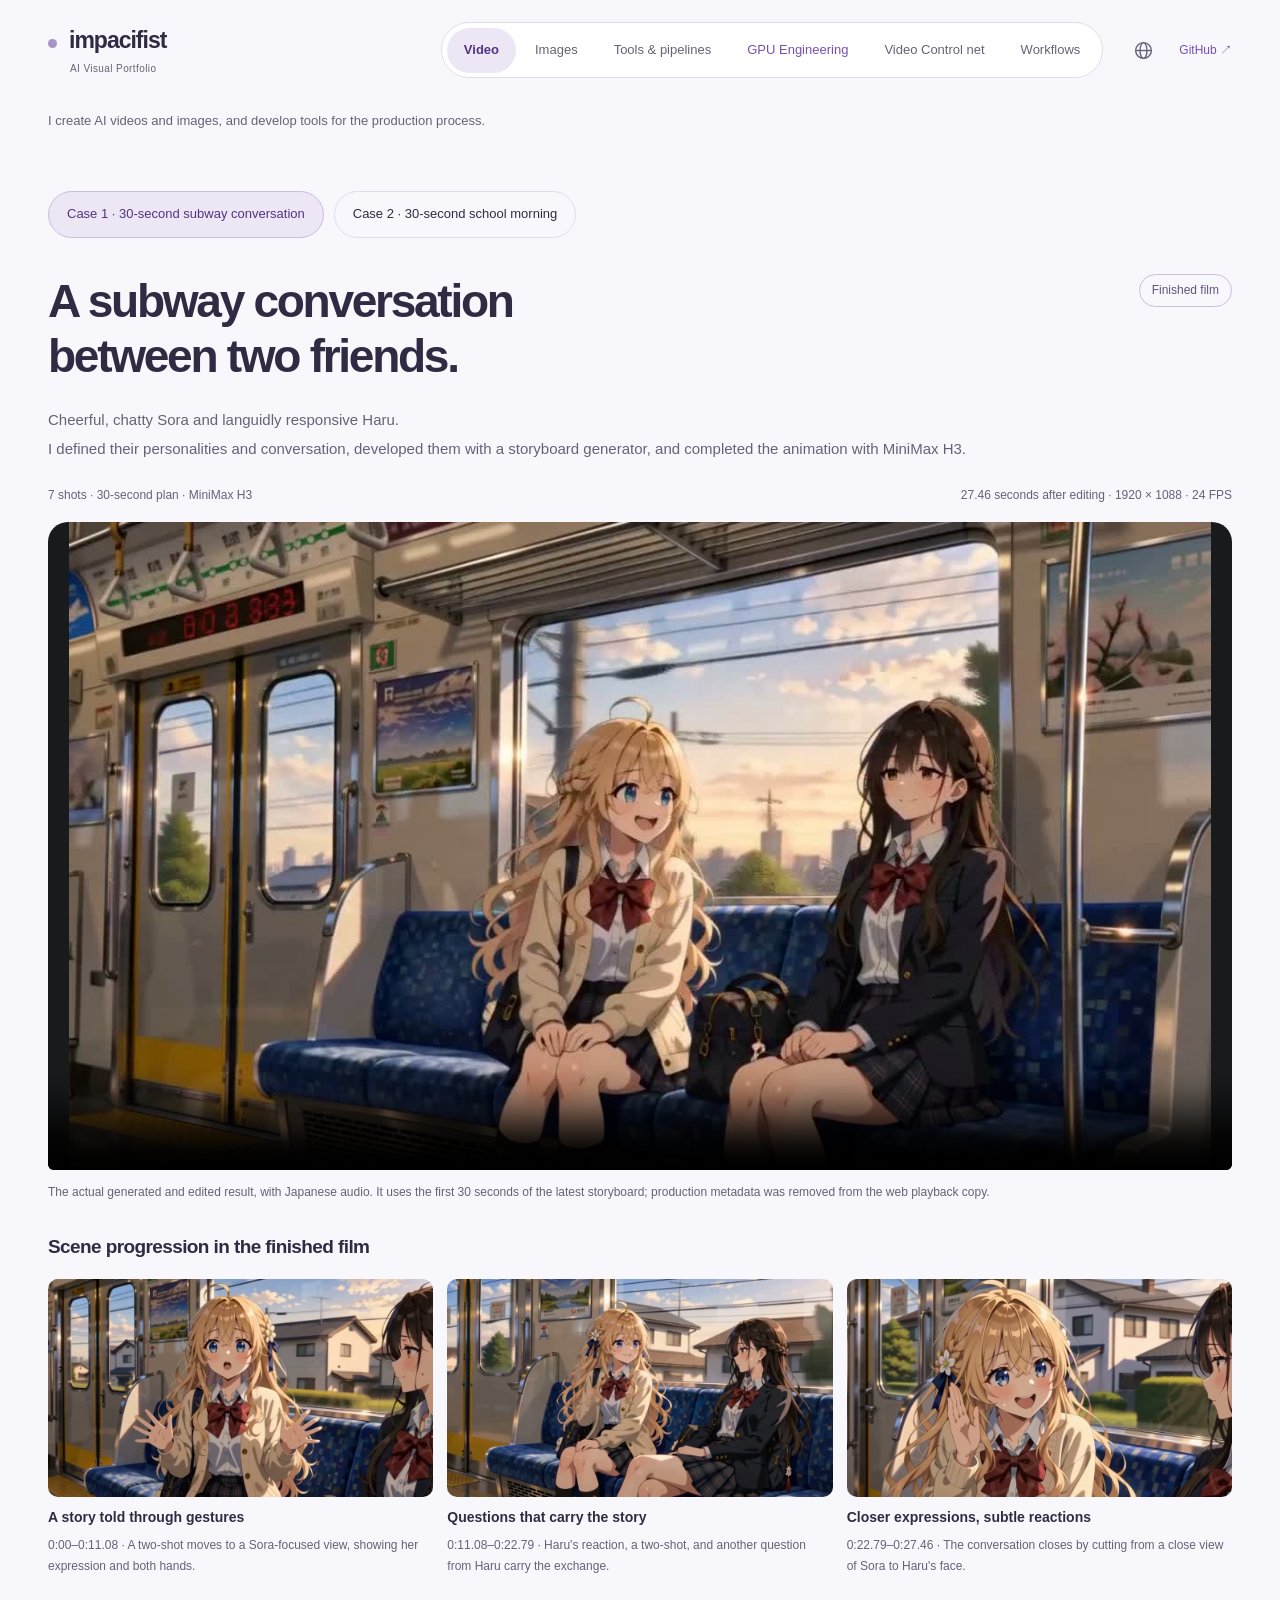
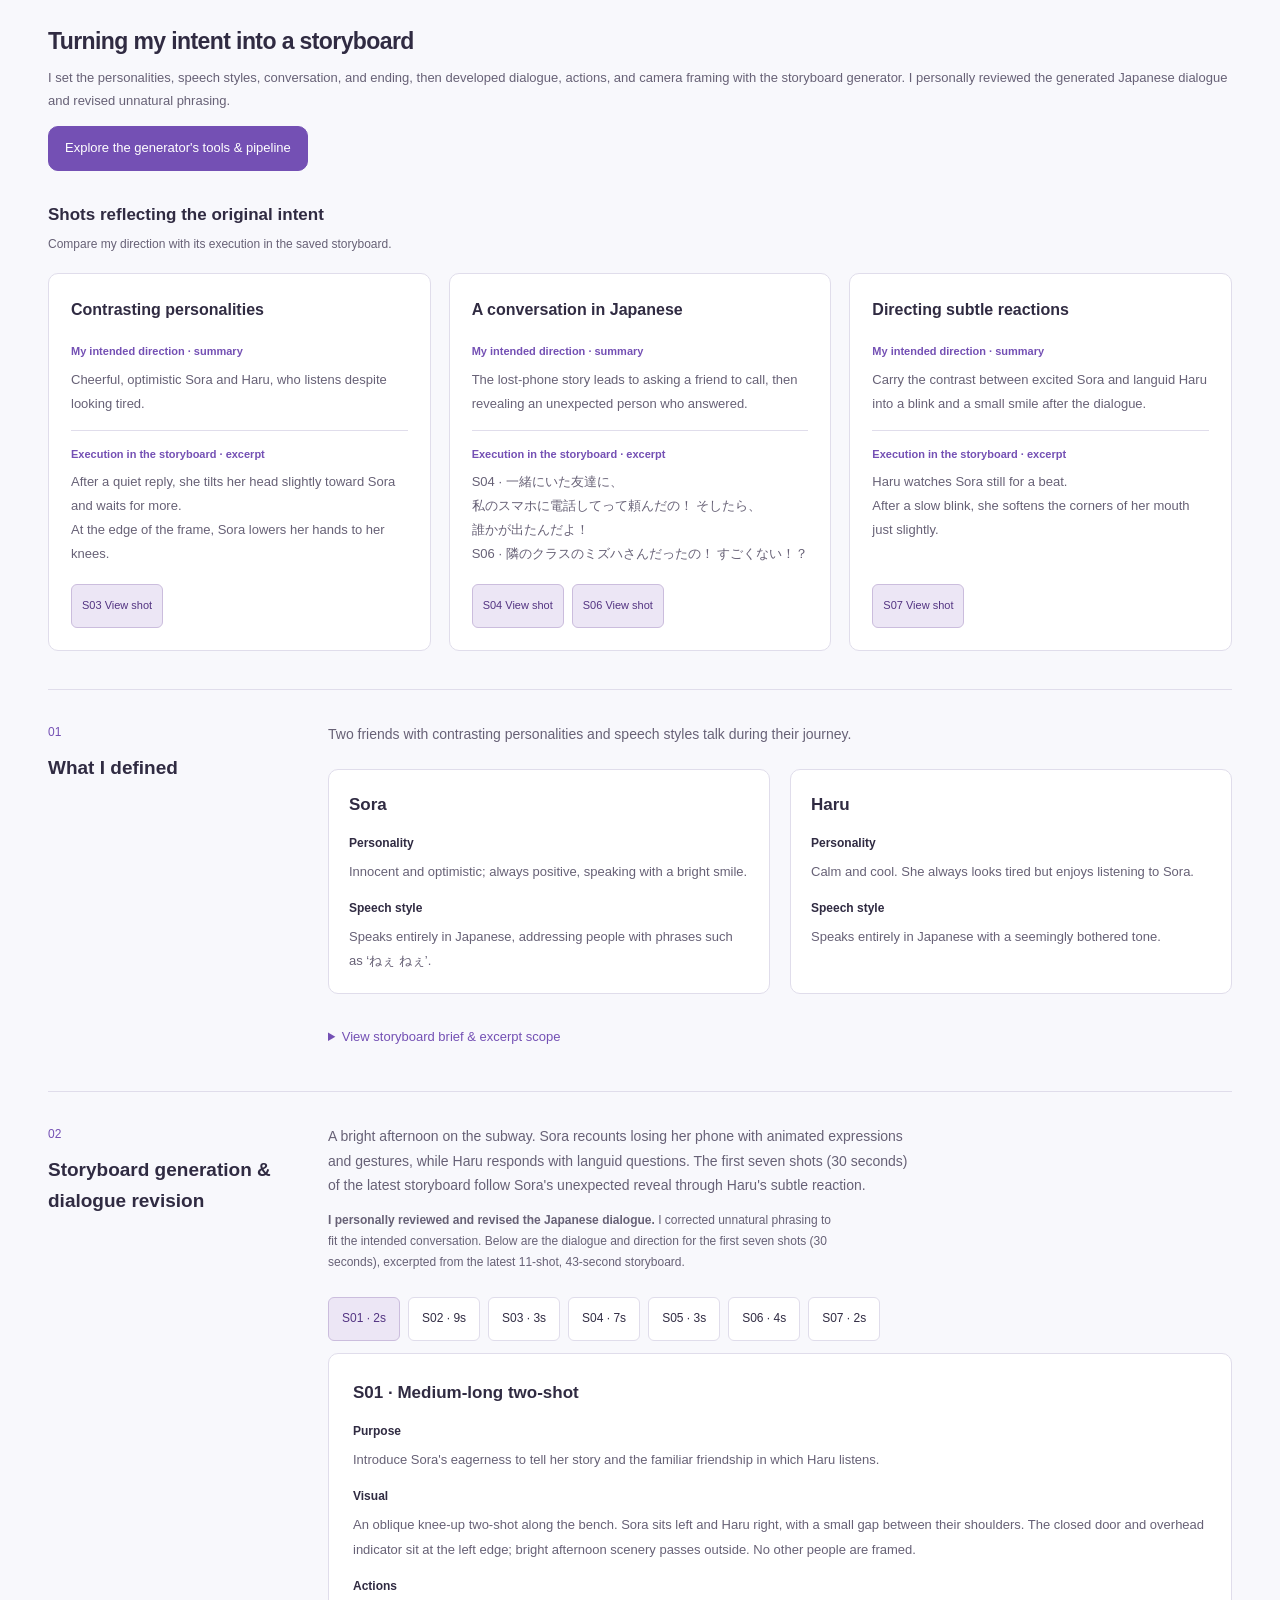
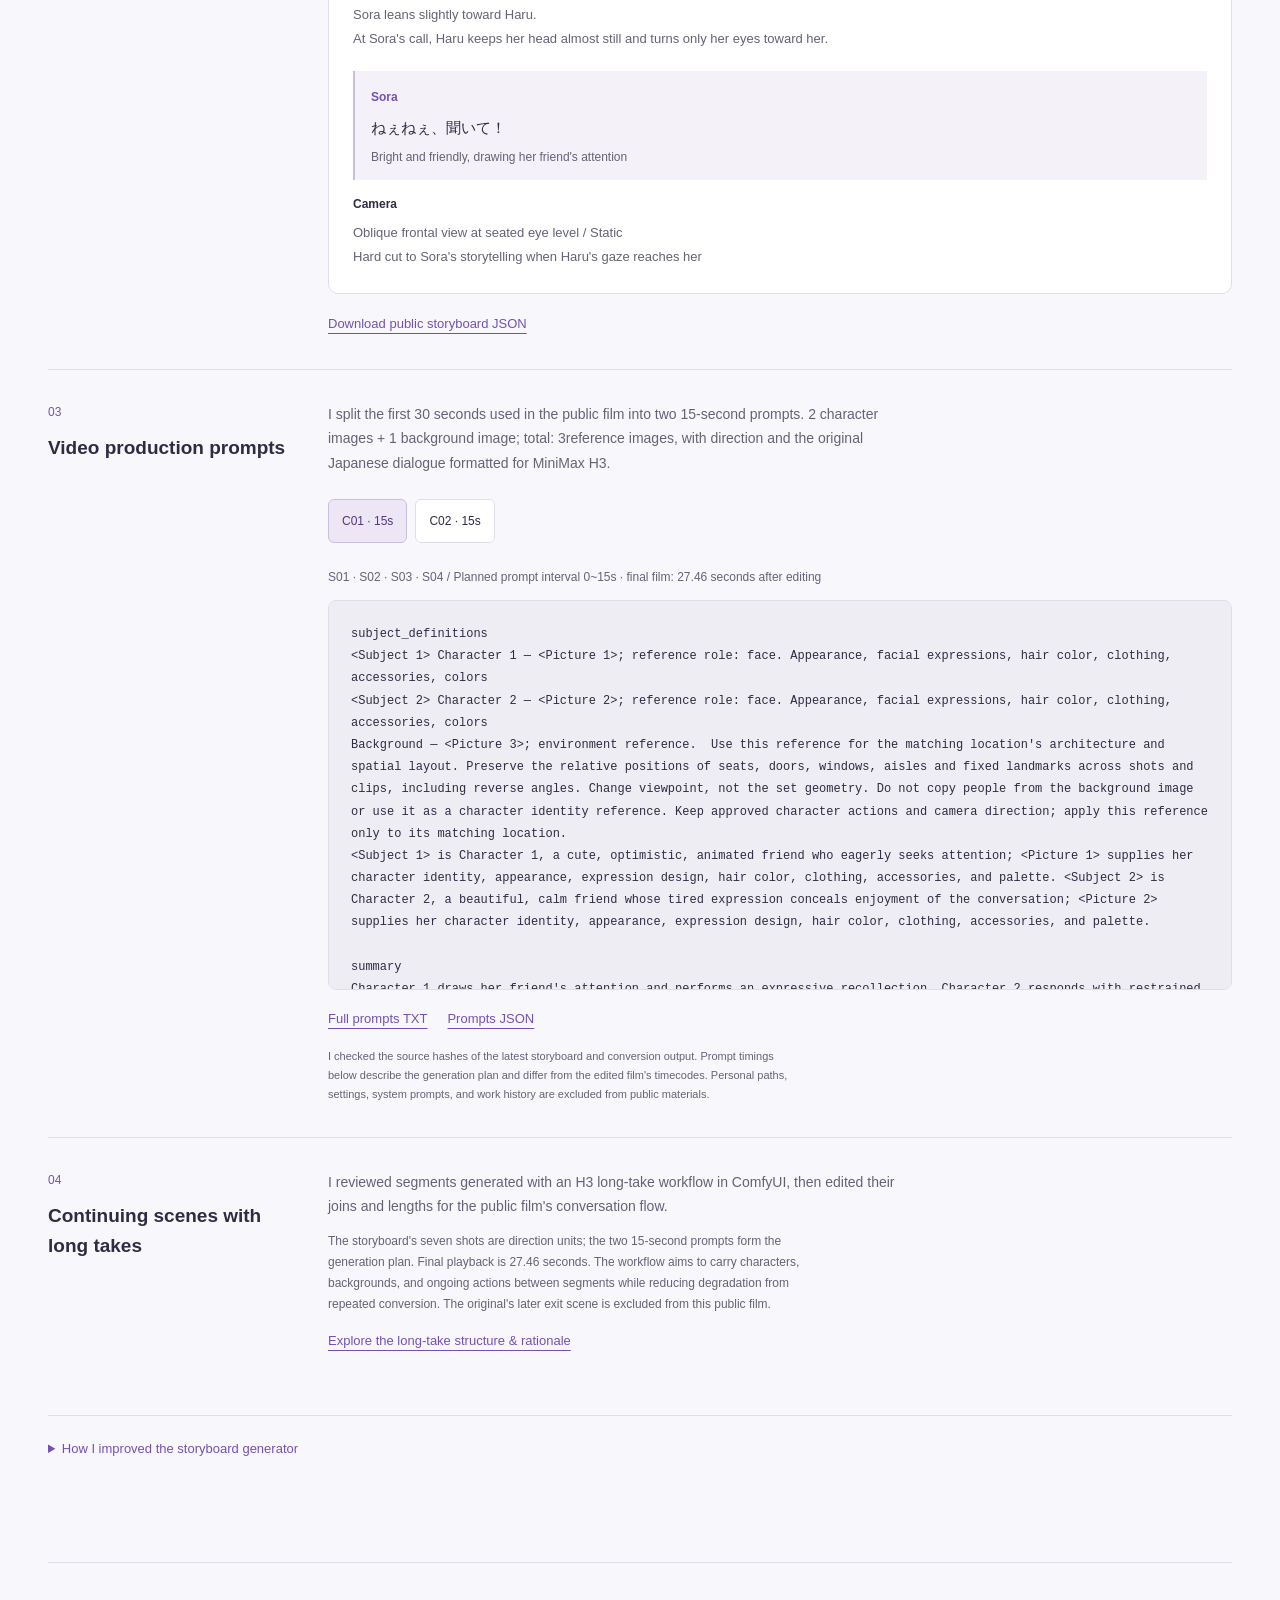
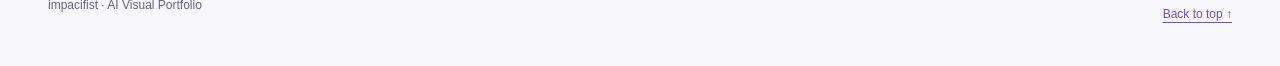
==== commit ddd07459: "Separate GPU engineering into its own project page" ====
--- a/index.html
+++ b/index.html
@@ -14,13 +14,15 @@
 <body>
   <a class="skip" href="#main">본문으로 바로가기</a>
   <header class="header wrap"><a class="brand" href="#">impacifist<span>AI Visual Portfolio</span></a>
-  <nav class="portfolio-navigation" role="tablist" aria-label="포트폴리오 분야">
+  <nav class="portfolio-navigation" aria-label="포트폴리오 페이지">
+    <div class="portfolio-view-tabs" role="tablist" aria-label="포트폴리오 분야">
     <button type="button" id="portfolio-tab-video" role="tab" aria-controls="video" aria-selected="true" data-portfolio="video">영상 제작</button>
     <button type="button" id="portfolio-tab-images" role="tab" aria-controls="images" aria-selected="false" data-portfolio="images" tabindex="-1">이미지 생성</button>
     <button type="button" id="portfolio-tab-technology" role="tab" aria-controls="technology" aria-selected="false" data-portfolio="technology" tabindex="-1" aria-label="기술·파이프라인"><span class="nav-wide">기술·파이프라인</span><span class="nav-compact" aria-hidden="true">제작 도구</span></button>
     <button type="button" id="portfolio-tab-video-control-studio" role="tab" aria-controls="video-control-studio" aria-selected="false" data-portfolio="video-control-studio" tabindex="-1">Video Control net</button>
     <button type="button" id="portfolio-tab-workflow" role="tab" aria-controls="workflow" aria-selected="false" data-portfolio="workflow" tabindex="-1">워크플로우</button>
-    <button type="button" id="portfolio-tab-gpu-unlock" role="tab" aria-controls="gpu-unlock" aria-selected="false" data-portfolio="gpu-unlock" tabindex="-1" aria-label="GPU 엔지니어링"><span class="nav-wide">GPU 엔지니어링</span><span class="nav-compact" aria-hidden="true">GPU</span></button>
+    </div>
+    <a id="portfolio-project-gpu" class="portfolio-page-link" data-page-section="gpu-unlock" href="gpu-engineering.html" aria-label="GPU 엔지니어링"><span class="nav-wide">GPU 엔지니어링</span><span class="nav-compact" aria-hidden="true">GPU</span></a>
   </nav>
   <div class="header-actions" data-language-host><a class="text-link" href="https://github.com/impacifist" target="_blank" rel="noopener noreferrer" aria-label="impacifist GitHub 프로필 · 새 창">GitHub ↗</a></div></header>
   <p class="portfolio-intro wrap">AI 영상과 이미지를 만들고, 제작에 필요한 도구를 개발합니다.</p>
@@ -39,7 +41,7 @@
       </div>
       <section id="process" class="editorial-section"><h2>데이터에서 생성까지</h2><ol class="simple-flow"><li><h3>데이터 선별</h3><p>캐릭터별 50~150장.<br>의상의 일관성을 고려했습니다.</p></li><li><h3>배경 제거</h3><p>ComfyUI의 SAM3 노드로<br>캐릭터 영역을 분리했습니다.</p></li><li><h3>캡션 검수</h3><p>자동 태깅 후 배경 태그를 정리하고 트리거 워드를 부여했습니다.</p></li><li><h3>LoRA 학습</h3><p>kohya_ss로 학습하고<br>ComfyUI에서 생성했습니다.</p></li></ol><p id="evaluation" class="muted">화풍·캐릭터 특징·의상과 액세서리·포즈 구현을 기준으로 검토했습니다.</p><div class="inline-links"><a href="technical-notes.html#image-process">전처리 과정 자세히 보기 ↗</a><a href="#video">생성 이미지를 참조한 영상 보기 →</a></div></section>
       <section id="credits" class="editorial-section credits"><h2>출처와 제작 기여</h2><div><p><strong>후지타 코토네 · 학원 아이돌마스터</strong><br>THE IDOLM@STER™&amp; ©Bandai Namco Entertainment Inc.<br><a href="https://gakuen.idolmaster-official.jp/idol/kotone/" target="_blank" rel="noopener noreferrer">공식 캐릭터 소개 ↗</a></p><p><strong>벨리나 · 젠레스 존 제로</strong><br>작품·캐릭터: HoYoverse<br><a href="https://zenless.hoyoverse.com/ko-kr/" target="_blank" rel="noopener noreferrer">공식 작품 사이트 ↗</a></p><p>NVIDIA Cosmos 기반 파생 모델인 <a href="https://huggingface.co/circlestone-labs/Anima" target="_blank" rel="noopener noreferrer">Anima</a>와 <a href="https://github.com/bmaltais/kohya_ss" target="_blank" rel="noopener noreferrer">kohya_ss</a>를 사용했습니다. 본인 작업은 데이터 전처리, LoRA 학습, 워크플로우 구성과 이미지 생성입니다.</p><p class="fine-print">원작 캐릭터 기반의 비공식 개인 작업입니다. 비교 내용은 선택한 이미지의 관찰이며 정량 유사도 평가가 아닙니다.</p></div></section>
-      <aside class="gpu-discovery" aria-labelledby="gpu-discovery-title"><div><span class="gpu-kicker">제작 환경의 기술 기록</span><h2 id="gpu-discovery-title">작업 도구를 넘어, GPU 실행 환경까지.</h2><p>RTX 3090의 Windows 연산 경로를 진단하고, 부팅 인계와 측정 결과를 공개한 기술 사례입니다.</p></div><a href="#gpu-unlock">GPU 기술 사례 보기 →</a></aside>
+      <aside class="gpu-discovery" aria-labelledby="gpu-discovery-title"><div><span class="gpu-kicker">제작 환경의 기술 기록</span><h2 id="gpu-discovery-title">작업 도구를 넘어, GPU 실행 환경까지.</h2><p>RTX 3090의 Windows 연산 경로를 진단하고, 부팅 인계와 측정 결과를 공개한 기술 사례입니다.</p></div><a href="gpu-engineering.html">GPU 기술 사례 보기 →</a></aside>
       <noscript><p><a href="assets/kotone-reference.webp">참조 이미지</a> · <a href="assets/kotone-generated.png">생성 이미지</a>. 캐릭터 전환에는 JavaScript가 필요합니다.</p></noscript>
     </section>
     <section id="video" class="category-panel" role="tabpanel" aria-labelledby="portfolio-tab-video" data-portfolio-panel tabindex="0">
@@ -303,22 +305,6 @@
       </div></article>
       <div class="inline-links section-links"><a href="#video-control-studio">Video Control net →</a><a href="#workflow">워크플로우 둘러보기 →</a><a href="#images">이미지 생성 사례 →</a></div>
     </section>
-    <section id="gpu-unlock" class="category-panel gpu-portfolio" role="tabpanel" aria-labelledby="portfolio-tab-gpu-unlock" data-portfolio-panel tabindex="0" hidden>
-      <header class="gpu-hero"><div><span class="gpu-kicker">GPU 엔지니어링 · 기술 사례 01</span><h1>Windows GPU<br><span>UNLOCK.</span></h1><p class="gpu-hero-lead">같은 GPU에서,<br>부팅 인계의 차이를 찾다.</p><p class="gpu-hero-description">UEFI에서 성공을 보고해도 Windows의 연산 성능은 달랐습니다. RTX 3090·AMD 내장그래픽 환경으로 포팅하고, 언락 이후 리셋 없이 Windows로 이어가는 경로를 확인했습니다.</p><div class="inline-links gpu-links"><a class="primary-action" href="https://github.com/impacifist/Windows-GPU-UNLOCK" target="_blank" rel="noopener noreferrer">공개 소스와 적용 안내 ↗</a><a href="#gpu-evidence">측정 결과 살펴보기 ↓</a></div></div><aside class="gpu-overview" aria-label="프로젝트 개요"><span class="gpu-overview-label">UEFI → WINDOWS → CUDA</span><h2>하드웨어와 소프트웨어의<br>경계에서 찾은 단서.</h2><dl><div><dt>대상</dt><dd>RTX 3090 · 24 GiB</dd></div><div><dt>작업 범위</dt><dd>포팅 · 진단 · 측정 · 공개</dd></div><div><dt>주요 기술</dt><dd>C · UEFI · Python · CUDA</dd></div></dl><p>2026.10 · Windows GPU UNLOCK</p></aside></header>
-      <nav class="gpu-section-nav" aria-label="GPU 사례 목차"><a href="#gpu-evidence">01 · 측정 결과</a><a href="#gpu-investigation">02 · 문제와 진단</a><a href="#gpu-engineering">03 · 구현과 검증</a><a href="#gpu-delivery">04 · 공개와 확장</a></nav>
-      <section id="gpu-evidence" class="gpu-evidence" aria-labelledby="gpu-evidence-title"><div class="gpu-evidence-copy"><span class="gpu-kicker">01 / 측정 결과</span><h2 id="gpu-evidence-title">성공 메시지가 아닌,<br>실제 연산으로 확인.</h2><p>같은 CUDA 12.6·cuBLAS 실행 파일의 4096 × 4096 GEMM을 비교했습니다. UEFI 성공과 실제 연산 결과를 별도로 기록했습니다.</p><dl class="gpu-role"><dt>담당한 작업</dt><dd>RTX 3090 환경 포팅 · 부팅 인계 진단 · 동일 조건 벤치마크 · 공개 문서화</dd></dl><p class="gpu-attribution">Codex와 협업해 구현·검증했습니다. 원천 코어는 Zagitta/gpu-unlock이며, rough2515-hub의 RTX 3080 UEFI 포트를 바탕으로 확장했습니다.</p><a class="gpu-source-link" href="https://github.com/impacifist/Windows-GPU-UNLOCK/blob/main/docs/RESULTS.en.md" target="_blank" rel="noopener noreferrer">측정 근거와 한계 ↗</a></div>
-        <figure class="gpu-benchmark" aria-labelledby="gpu-chart-title" aria-describedby="gpu-chart-caption">
-          <div class="gpu-chart-head"><span class="gpu-chip">RTX 3090 · WINDOWS</span><span class="gpu-date">2026.10.20</span></div><h3 id="gpu-chart-title">Windows에서 확인한 Tensor 연산.</h3><p class="gpu-chart-subtitle">동일 실행 파일 · 각 경로 3회 중앙값</p>
-          <div class="gpu-legend"><span><i class="gpu-swatch gpu-swatch-before" aria-hidden="true"></i>이전 부팅 경로</span><span><i class="gpu-swatch gpu-swatch-after" aria-hidden="true"></i>리셋 없는 Windows 인계</span></div>
-          <div class="gpu-measure"><div class="gpu-measure-heading"><h4>FP16 Tensor</h4><span>+78.47%</span></div><div class="gpu-bars" aria-hidden="true"><div class="gpu-bar gpu-bar-before" style="--bar:50.39%"><span>70.55</span></div><div class="gpu-bar gpu-bar-after" style="--bar:89.93%"><span>125.91</span></div></div></div>
-          <div class="gpu-measure"><div class="gpu-measure-heading"><h4>BF16 Tensor</h4><span>+82.48%</span></div><div class="gpu-bars" aria-hidden="true"><div class="gpu-bar gpu-bar-before" style="--bar:50.38%"><span>70.53</span></div><div class="gpu-bar gpu-bar-after" style="--bar:91.93%"><span>128.70</span></div></div></div>
-          <div class="gpu-chart-foot"><span>FP32 pedantic: 24.51 → 24.89</span><span>TFLOPS · FP32 누산</span></div><details class="gpu-values"><summary>정확한 측정값 보기</summary><div class="gpu-table-wrap"><table><caption>중앙값 · TFLOPS</caption><thead><tr><th scope="col">연산</th><th scope="col">이전 부팅 경로</th><th scope="col">리셋 없는 Windows 인계</th></tr></thead><tbody><tr><th scope="row">FP32 pedantic</th><td>24.505702</td><td>24.890281</td></tr><tr><th scope="row">FP16 / FP32</th><td>70.548081</td><td>125.907816</td></tr><tr><th scope="row">BF16 / FP32</th><td>70.529545</td><td>128.699728</td></tr></tbody></table></div></details><figcaption id="gpu-chart-caption">두 경로 모두 UEFI 성공을 보고한 뒤의 측정입니다. 미적용 콜드부팅 기준 실험이 아니며, 드라이버는 617.14로 유지했습니다.</figcaption>
-        </figure>
-      </section>
-      <section id="gpu-investigation" class="gpu-editorial" aria-labelledby="gpu-investigation-title"><div class="gpu-section-heading"><span class="gpu-kicker">02 / 문제와 진단</span><h2 id="gpu-investigation-title">무엇을 바꿨는가보다,<br>어디서 상태가 달라졌는가.</h2><p>언락 상태와 Windows 인계를 구분하고, ASUS Boot Override로 리셋 없이 진입하는 경로를 확인했습니다.</p></div><div class="gpu-boot-comparison"><article><span class="gpu-path-label">이전 부팅 경로</span><h3>Save Changes &amp; Reset</h3><ol><li>UEFI 언락 성공</li><li>펌웨어에서 리셋</li><li>Windows 진입 후 측정</li></ol><p>FP16 70.55 · BF16 70.53 TFLOPS</p></article><article class="gpu-boot-after"><span class="gpu-path-label">리셋 없는 Windows 인계</span><h3>Boot Override</h3><ol><li>UEFI 언락 성공</li><li>리셋 없이 Boot Manager로</li><li>Windows 진입 후 측정</li></ol><p>FP16 125.91 · BF16 128.70 TFLOPS</p></article></div><p class="gpu-method-note">위 경로는 사용자가 보고한 실제 부팅 절차입니다. 측정 결과는 리셋에 따른 상태 소실 가설을 뒷받침하지만, 다른 모든 원인을 배제하는 실험은 아닙니다.</p></section>
-      <section id="gpu-engineering" class="gpu-editorial" aria-labelledby="gpu-engineering-title"><div class="gpu-section-heading"><span class="gpu-kicker">03 / 구현과 검증</span><h2 id="gpu-engineering-title">실행 조건부터 정리까지,<br>검증할 수 있는 구조로.</h2><p>상위 포트를 기반으로 카드·출력 환경에 맞는 검사와 실험 프로필을 구성하고, 실행 결과를 소스·테스트·로그에 연결했습니다.</p></div><div class="gpu-engineering-grid"><article><span class="gpu-kicker">IDENTITY</span><h3>실행 대상과 상태 검사</h3><p>PCI 식별자·PROM 해시·메모리 배치·화면 출력 경로를 확인합니다. 검증하지 않은 환경에서는 실행을 허용하지 않습니다.</p></article><article><span class="gpu-kicker">TRANSACTION</span><h3>단계와 자원 수명 관리</h3><p>초기 selector를 고정하고 쓰기 단계를 제한합니다. PCI 소유권·DMA·FLR 정리 상태를 확인하며, 불완전한 정리는 성공으로 처리하지 않습니다.</p></article><article><span class="gpu-kicker">PROVENANCE</span><h3>소스와 실행물 연결</h3><p>공개 EFI의 해시와 대응 소스 57개의 해시를 대조했습니다. 성공 실행 로그와 Windows 측정 자료를 분리해 공개했습니다.</p></article></div><div class="gpu-validation"><div><strong>14</strong><span>Python 도구 테스트 통과</span></div><div><strong>10</strong><span>기록된 host mock 검사 그룹</span></div><p>Host mock 기록은 하드웨어 접근 없는 검사입니다. 소프트웨어 검사 통과와 실제 GPU 검증을 구분합니다.</p></div></section>
-      <section id="gpu-delivery" class="gpu-editorial" aria-labelledby="gpu-delivery-title"><div class="gpu-section-heading"><span class="gpu-kicker">04 / 공개와 확장</span><h2 id="gpu-delivery-title">개인 실험에서,<br>다른 사람이 읽을 수 있는 기록으로.</h2></div><ol class="gpu-process"><li><span aria-hidden="true">01</span><h3>적용 절차 문서화</h3><p>영문·한국어로 펌웨어 준비, USB 구성, 부팅 인계, 성능 비교와 실패 대응을 정리했습니다.</p></li><li><span aria-hidden="true">02</span><h3>읽기 전용 환경 수집</h3><p>언락 없이 모델·버전 정보를 수집합니다. 고유 식별 필드를 제외하고, 보고서를 실행 허가로 사용하지 않습니다.</p></li><li><span aria-hidden="true">03</span><h3>근거에 따른 지원 확대</h3><p>장치 탐색과 GPU 정책을 분리하는 설계를 공개했습니다. 새 EFI 프로필은 별도의 코드 검토와 실기 검증을 거쳐야 합니다.</p></li></ol><div class="gpu-scope"><div><h3>실제로 확인한 범위</h3><p>RTX 3090 24 GiB · ASUS TUF B650M-PLUS WIFI · Ryzen 7 7800X3D · AMD iGPU · Windows 11 · NVIDIA 617.14</p></div><div><h3>아직 검증하지 않은 것</h3><p>다른 GPU·메인보드, 장시간 안정성, ComfyUI·게임의 실제 속도 향상은 미검증입니다. 범용화는 진단·제보 기반까지 구현했으며 EFI 지원 확대는 후속 과제입니다.</p></div></div><p class="gpu-learning">진단 → 가설 → 동일 조건 측정 → 근거와 한계 공개. 제작 환경의 문제를 재현 가능한 엔지니어링 기록으로 남겼습니다.</p><div class="inline-links gpu-links"><a href="https://github.com/impacifist/Windows-GPU-UNLOCK/blob/main/docs/PORTABILITY.en.md" target="_blank" rel="noopener noreferrer">지원 확대 설계 보기 ↗</a><a href="#images">이미지 생성 사례 →</a></div></section>
-    </section>
     <section id="video-control-studio" class="category-panel" role="tabpanel" aria-labelledby="portfolio-tab-video-control-studio" data-portfolio-panel tabindex="0" hidden>
       <div class="control-intro"><div><h1>Video Control net</h1><p>영상에서 자세·깊이·윤곽을 추출하고 비교하는 도구입니다.</p></div><a class="project-repository primary-action" href="https://github.com/impacifist/ComfyUI-Video-Control-Studio" target="_blank" rel="noopener noreferrer">GitHub 저장소 ↗</a></div>
       <div class="control-workbench">
--- a/gpu-case.css
+++ b/gpu-case.css
@@ -1,4 +1,8 @@
-/* A standalone engineering category; existing portfolio work keeps its layout. */
+/* A separate project page, linked beside the portfolio's in-page view controls. */
+.portfolio-view-tabs{display:contents}
+.portfolio-navigation .portfolio-page-link{display:flex;align-items:center;justify-content:center;flex:0 0 auto;min-height:44px;padding:11px 17px;border-radius:24px;font-size:13px;line-height:1.5;color:var(--muted);white-space:nowrap;text-decoration:none}
+.portfolio-navigation .portfolio-page-link:hover{color:var(--accent);background:var(--action-soft)}.portfolio-navigation .portfolio-page-link[aria-current=page]{color:#533482;background:var(--action-soft)}
+.portfolio-navigation [data-portfolio=video],.portfolio-navigation [data-page-section=video]{order:1}.portfolio-navigation [data-portfolio=images],.portfolio-navigation [data-page-section=images]{order:2}.portfolio-navigation [data-portfolio=technology],.portfolio-navigation [data-page-section=technology]{order:3}.portfolio-navigation [data-page-section=gpu-unlock]{order:4}.portfolio-navigation [data-portfolio=video-control-studio],.portfolio-navigation [data-page-section=video-control-studio]{order:5}.portfolio-navigation [data-portfolio=workflow],.portfolio-navigation [data-page-section=workflow]{order:6}
 .gpu-kicker{display:block;font-size:11px;font-weight:650;letter-spacing:.08em;color:var(--accent);margin-bottom:12px}
 .gpu-discovery{grid-column:1/-1;display:flex;align-items:center;justify-content:space-between;gap:28px;padding:26px 30px;margin-top:38px;border:1px solid var(--line);border-radius:16px;background:#fff9}
 .gpu-discovery h2{font-size:20px;margin-bottom:8px}.gpu-discovery p{font-size:14px;color:var(--muted);max-width:64ch}.gpu-discovery>a{flex-shrink:0;font-size:13px;color:var(--accent);font-weight:600}
@@ -8,6 +12,8 @@
 .gpu-hero-lead{font-size:clamp(22px,2.4vw,32px);line-height:1.5;letter-spacing:-.03em;margin-bottom:20px}.gpu-hero-description{font-size:15px;line-height:1.9;color:var(--muted);max-width:58ch}
 .gpu-overview{min-width:0;padding:34px;border:1px solid var(--line);border-radius:18px;background:linear-gradient(145deg,#efebf8,#fff 75%)}.gpu-overview-label{font-size:10px;font-weight:650;letter-spacing:.12em;color:var(--accent)}.gpu-overview h2{font-size:25px;line-height:1.55;letter-spacing:-.04em;margin:24px 0 28px}.gpu-overview dl{margin:0}.gpu-overview dl>div{border-top:1px solid var(--line);padding:14px 0}.gpu-overview dt{font-size:10px;font-weight:600;color:var(--muted);margin-bottom:5px}.gpu-overview dd{font-size:13px;margin:0}.gpu-overview>p{font-size:10px;color:var(--muted);margin-top:20px}
 .gpu-section-nav{display:flex;flex-wrap:wrap;justify-content:space-between;gap:12px 22px;padding:20px 0;border-block:1px solid var(--line);margin-bottom:58px}.gpu-section-nav a{font-size:12px;color:var(--accent);padding:4px 0}
+.gpu-project-scope{margin-bottom:58px}.gpu-scale-facts{display:grid;grid-template-columns:repeat(4,minmax(0,1fr));gap:26px;border-block:1px solid var(--line);padding:26px 0;margin:30px 0}.gpu-scale-facts>div{display:flex;flex-direction:column-reverse;gap:12px}.gpu-scale-facts dt{font-size:12px;color:var(--muted)}.gpu-scale-facts dd{font-size:42px;font-weight:600;line-height:1.1;letter-spacing:-.04em;color:var(--accent);margin:0}.gpu-scale-facts>div:nth-child(3) dd{font-size:30px}
+.gpu-scope-map{display:grid;grid-template-columns:repeat(3,minmax(0,1fr));gap:26px 30px;list-style:none;margin:0;padding:0}.gpu-scope-map li{min-width:0;padding-top:20px;border-top:2px solid #d8cde9}.gpu-scope-map li>span{font-size:10px;letter-spacing:.04em;color:var(--accent)}.gpu-scope-map h3{font-size:18px;line-height:1.6;margin:12px 0}.gpu-scope-map p{font-size:13px;line-height:1.95;color:var(--muted)}
 .gpu-evidence{display:grid;grid-template-columns:minmax(0,.9fr) minmax(0,1.1fr);gap:60px;align-items:center}.gpu-evidence-copy h2,.gpu-section-heading h2{font-size:clamp(25px,3vw,40px);line-height:1.4;letter-spacing:-.04em}.gpu-evidence-copy>p{color:var(--muted);font-size:15px;line-height:1.95;margin-top:22px;max-width:57ch}.gpu-evidence-copy>.gpu-attribution{font-size:12px}.gpu-source-link{display:inline-block;font-size:13px;color:var(--accent);margin-top:20px}
 .gpu-role{margin:24px 0;padding:18px 0;border-block:1px solid var(--line)}.gpu-role dt{font-size:11px;color:var(--accent);font-weight:650;margin-bottom:7px}.gpu-role dd{margin:0;font-size:14px;line-height:1.9}
 .gpu-links{margin-top:24px}.gpu-links a{font-size:13px}
@@ -32,3 +38,6 @@
 @media(max-width:520px){.gpu-hero h1{font-size:58px}.gpu-hero-lead{font-size:25px}.gpu-hero-description{font-size:14px}.gpu-hero{padding-bottom:30px}.gpu-section-nav a{font-size:11px}.gpu-evidence-copy h2,.gpu-section-heading h2{font-size:27px}.gpu-evidence-copy>p{font-size:14px}.gpu-boot-comparison article{padding:22px}.gpu-boot-comparison h3{font-size:21px}#gpu-unlock .gpu-benchmark{padding:24px 18px;border-radius:12px}.gpu-chart-head{gap:8px;margin-bottom:22px}.gpu-chip{font-size:9px;letter-spacing:.04em}.gpu-date{font-size:10px}.gpu-benchmark h3{font-size:23px}.gpu-legend{gap:10px;font-size:10px}.gpu-measure-heading>span{font-size:23px}.gpu-chart-foot{font-size:10px}.gpu-learning{font-size:12px}}
 @media(max-width:350px){.gpu-hero h1{font-size:50px}.gpu-hero-lead{font-size:23px}}
 @media(max-width:800px){.gpu-overview{display:block;padding:24px}.gpu-overview h2{font-size:23px;margin:18px 0}.gpu-overview dl{display:grid;grid-template-columns:1fr 1fr;gap:0 18px}.gpu-overview dl>div:last-child{grid-column:1/-1}}
+@media(max-width:800px){.portfolio-navigation .portfolio-page-link{min-height:50px;padding:11px 4px;font-size:11px;white-space:normal;border-radius:12px}.gpu-scope-map{grid-template-columns:1fr 1fr;gap:26px}.gpu-scale-facts{grid-template-columns:1fr 1fr;gap:24px}.gpu-project-scope{margin-bottom:38px}}
+@media(max-width:520px){.gpu-scope-map{grid-template-columns:1fr}.gpu-scale-facts dd{font-size:36px}.gpu-scale-facts>div:nth-child(3) dd{font-size:28px}}
+@media(max-width:380px){.portfolio-navigation .portfolio-page-link{font-size:10px}}
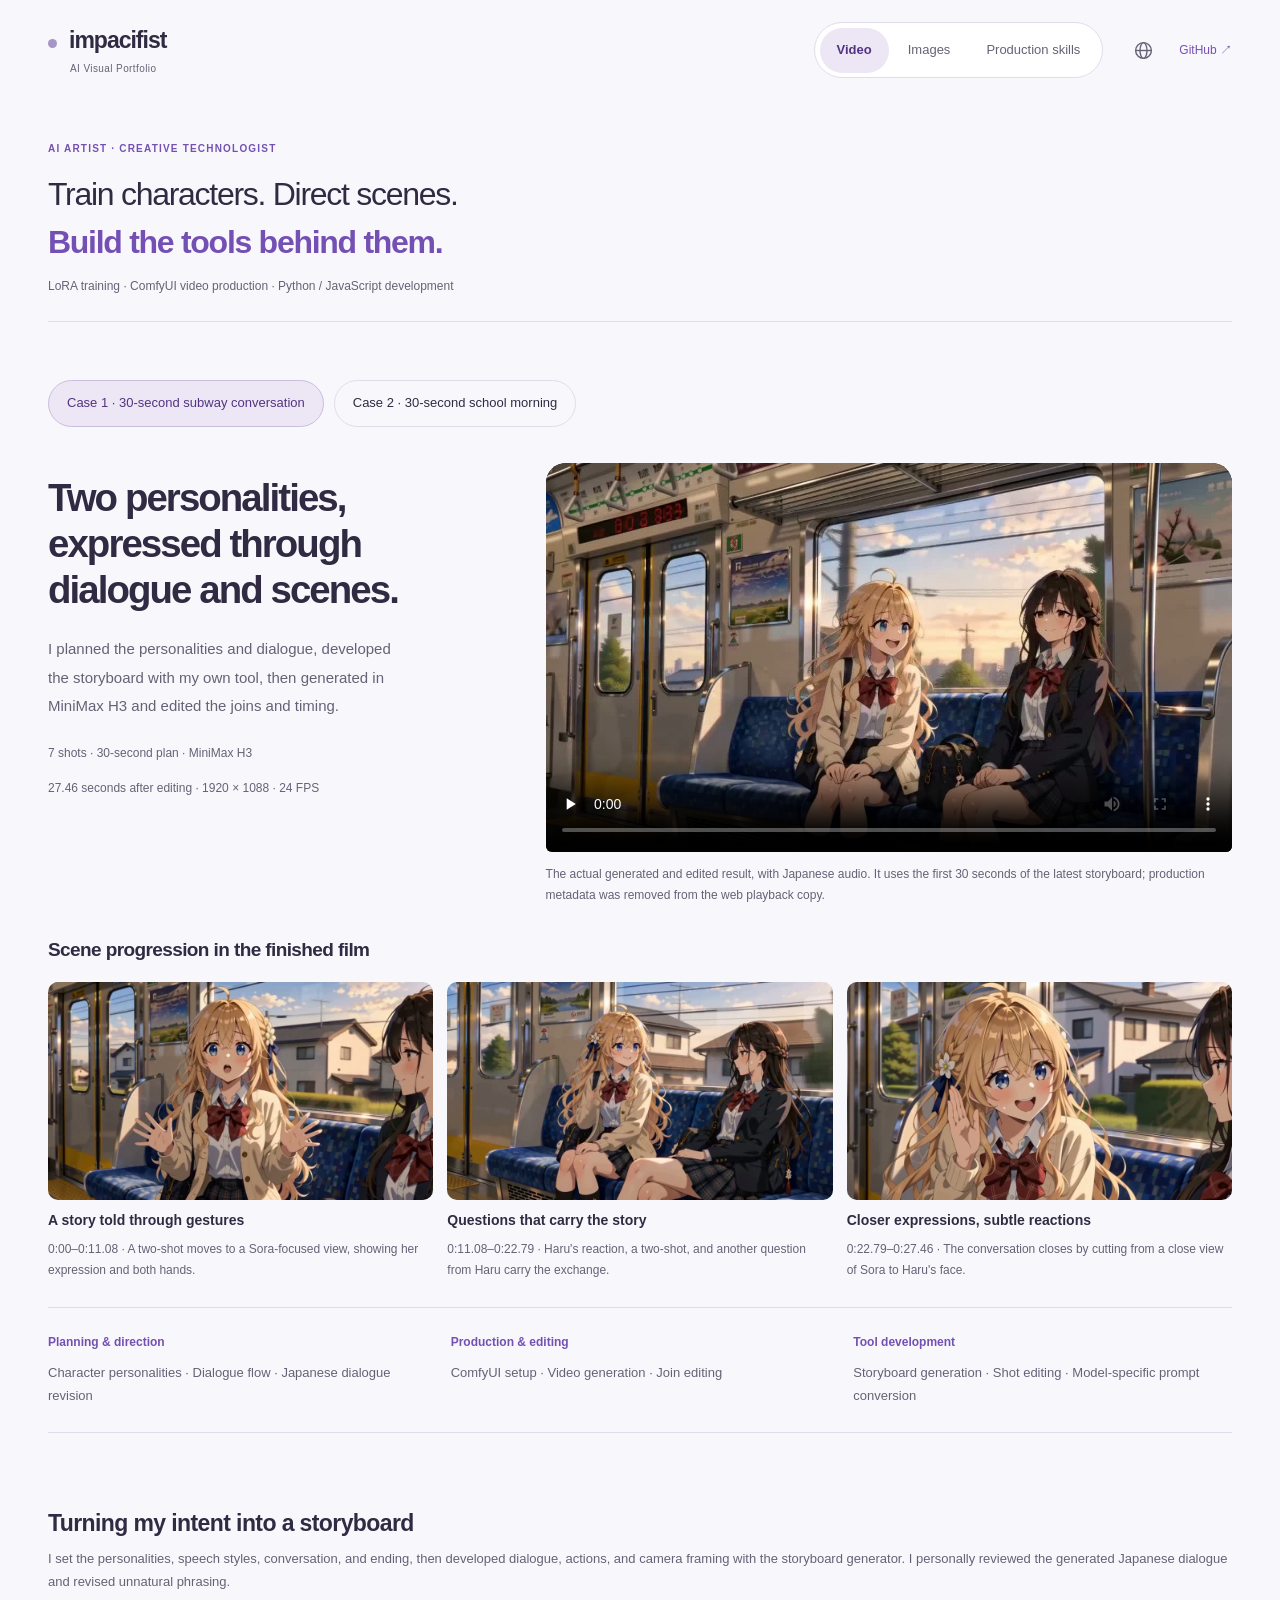
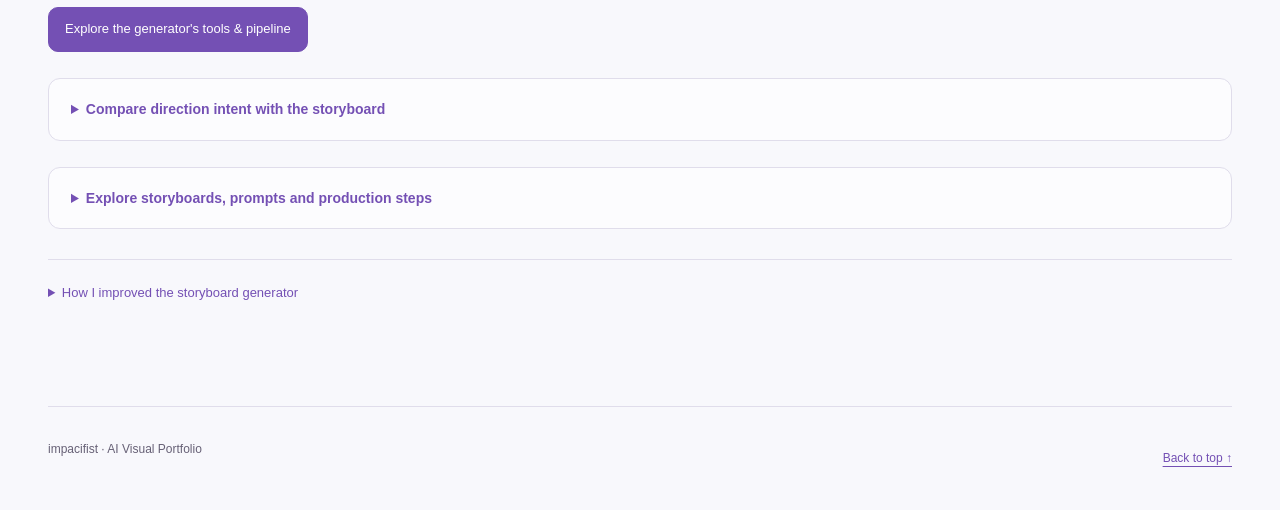
==== commit b1024871: "Sharpen AI artist portfolio and simplify navigation" ====
--- a/index.html
+++ b/index.html
@@ -9,6 +9,8 @@
   <link rel="stylesheet" href="site.css"><link rel="stylesheet" href="portfolio-polish.css"><link rel="stylesheet" href="desktop.css"><link rel="stylesheet" href="studio.css"><link rel="stylesheet" href="production-cases.css"><script defer src="content.js"></script><script defer src="production.js"></script><script defer src="app.js"></script><script defer src="studio.js"></script>
   <link rel="stylesheet" href="languages.css">
   <link rel="stylesheet" href="gpu-case.css">
+  <link rel="stylesheet" href="portfolio-focus.css">
+  <script defer src="locales/focus.js"></script><script defer src="disclosures.js"></script>
   <script defer src="locales/content.js"></script><script defer src="locales/tools.js"></script><script defer src="locales/workflow.js"></script><script defer src="locales/gpu.js"></script><script defer src="i18n.js"></script>
 </head>
 <body>
@@ -18,17 +20,15 @@
     <div class="portfolio-view-tabs" role="tablist" aria-label="포트폴리오 분야">
     <button type="button" id="portfolio-tab-video" role="tab" aria-controls="video" aria-selected="true" data-portfolio="video">영상 제작</button>
     <button type="button" id="portfolio-tab-images" role="tab" aria-controls="images" aria-selected="false" data-portfolio="images" tabindex="-1">이미지 생성</button>
-    <button type="button" id="portfolio-tab-technology" role="tab" aria-controls="technology" aria-selected="false" data-portfolio="technology" tabindex="-1" aria-label="기술·파이프라인"><span class="nav-wide">기술·파이프라인</span><span class="nav-compact" aria-hidden="true">제작 도구</span></button>
-    <button type="button" id="portfolio-tab-video-control-studio" role="tab" aria-controls="video-control-studio" aria-selected="false" data-portfolio="video-control-studio" tabindex="-1">Video Control net</button>
-    <button type="button" id="portfolio-tab-workflow" role="tab" aria-controls="workflow" aria-selected="false" data-portfolio="workflow" tabindex="-1">워크플로우</button>
+    <button type="button" id="portfolio-tab-technology" role="tab" aria-controls="technology" aria-selected="false" data-portfolio="technology" tabindex="-1">제작 기술</button>
     </div>
-    <a id="portfolio-project-gpu" class="portfolio-page-link" data-page-section="gpu-unlock" href="gpu-engineering.html" aria-label="GPU 엔지니어링"><span class="nav-wide">GPU 엔지니어링</span><span class="nav-compact" aria-hidden="true">GPU</span></a>
   </nav>
   <div class="header-actions" data-language-host><a class="text-link" href="https://github.com/impacifist" target="_blank" rel="noopener noreferrer" aria-label="impacifist GitHub 프로필 · 새 창">GitHub ↗</a></div></header>
-  <p class="portfolio-intro wrap">AI 영상과 이미지를 만들고, 제작에 필요한 도구를 개발합니다.</p>
+  <div class="portfolio-intro wrap"><span class="focus-eyebrow">AI ARTIST · CREATIVE TECHNOLOGIST</span><p class="focus-statement">캐릭터를 학습하고, 장면을 연출하고,<br><strong>제작 도구까지 만듭니다.</strong></p><p class="focus-skills">LoRA 학습 · ComfyUI 영상 제작 · Python / JavaScript 개발</p></div>
   <main id="main" class="wrap">
+    <nav id="technical-navigation" class="focus-subnav" aria-label="제작 기술 탐색" hidden><a href="#technology">제작 도구</a><a id="portfolio-tab-video-control-studio" href="#video-control-studio">영상 제어</a><a id="portfolio-tab-workflow" href="#workflow">워크플로우</a><a id="portfolio-project-gpu" href="gpu-engineering.html">GPU 엔지니어링 ↗</a></nav>
     <section id="images" class="category-panel" role="tabpanel" aria-labelledby="portfolio-tab-images" data-portfolio-panel tabindex="0" hidden>
-      <div id="work" class="page-intro"><h1>캐릭터의 특징을,<br>새로운 장면에도.</h1><p>직접 학습한 LoRA로 생성한 두 캐릭터의 외형을 원본과 비교합니다.</p></div>
+      <div id="work" class="page-intro"><h1>캐릭터의 특징을,<br>새로운 장면에도.</h1><p>데이터 선별·배경 제거·캡션 검수부터 LoRA 학습까지 직접 진행했습니다. 참조 원본과 생성 결과를 비교해 보세요.</p></div>
       <div class="tabs" role="tablist" aria-label="비교할 캐릭터"><button type="button" id="tab-kotone" role="tab" aria-selected="true" aria-controls="character-panel" data-case="kotone">후지타 코토네</button><button type="button" id="tab-velina" role="tab" aria-selected="false" aria-controls="character-panel" data-case="velina" tabindex="-1">벨리나</button></div>
       <div id="character-panel" role="tabpanel" aria-labelledby="tab-kotone" tabindex="0">
         <div class="case-heading"><h2 id="case-name"></h2><p id="case-work"></p></div>
@@ -47,18 +47,19 @@
     <section id="video" class="category-panel" role="tabpanel" aria-labelledby="portfolio-tab-video" data-portfolio-panel tabindex="0">
       <nav class="video-case-nav" role="tablist" aria-label="영상 제작 사례"><button id="video-case-tab-current" type="button" role="tab" aria-controls="video-current-case" aria-selected="true" data-video-case="video-current-case">첫 번째 사례 · 30초 지하철 대화</button><button id="video-case-tab-school" type="button" role="tab" aria-controls="video-school-case" aria-selected="false" tabindex="-1" data-video-case="video-school-case">두 번째 사례 · 30초 등교</button></nav>
       <section id="video-current-case" class="video-case-panel" role="tabpanel" aria-labelledby="video-case-tab-current" data-video-case-panel>
-        <div class="current-case-heading"><div><h1>지하철에서 나누는<br>두 친구의 이야기.</h1><p>밝고 수다스러운 소라, 나른하게 맞장구치는 하루.<br>직접 설정한 성격과 대화 흐름을 스토리보드 생성기로 구체화하고, MiniMax H3로 완성한 애니메이션입니다.</p></div><span class="production-status">완성 영상</span></div>
+        <div class="current-case-heading"><div><h1>두 캐릭터의 성격을,<br>대사와 장면으로.</h1><p>성격과 대화 흐름을 기획하고, 직접 만든 스토리보드 도구로 콘티를 구체화했습니다. MiniMax H3 생성 후 연결부와 길이를 편집했습니다.</p></div><span class="production-status">완성 영상</span></div>
         <p class="current-case-meta"><span>7컷 · 30초 구성 · MiniMax H3</span><span>편집 후 27.46초 · 1920 × 1088 · 24 FPS</span></p>
         <figure class="current-film"><video id="subway-video" controls playsinline preload="none" poster="assets/video/subway-conversation-poster.jpg" width="1920" height="1088" aria-label="소라와 하루가 지하철에서 휴대폰을 잃어버렸던 일을 이야기하는 애니메이션"><source src="assets/video/subway-conversation-web.mp4" type="video/mp4"><a href="assets/video/subway-conversation-web.mp4">완성 영상 열기</a></video><figcaption>일본어 음성이 포함된 실제 생성·편집 결과입니다. 최신 콘티의 앞 30초를 사용했으며, 웹 재생용 사본에서 작업 메타데이터를 제거했습니다.</figcaption></figure>
         <section class="current-scene-flow" aria-labelledby="current-scenes-title"><h2 id="current-scenes-title">완성 영상의 장면 흐름</h2><div class="clip-stills"><figure><img src="assets/video/subway-story.jpg" width="960" height="544" loading="lazy" alt="소라가 지하철 좌석에서 양손을 펼쳐 휴대폰을 잃어버린 일을 설명하는 모습"><figcaption><strong>경험담과 손동작</strong><span>0:00–0:11.08 · 투샷에서 소라 중심의 구도로 옮겨 표정과 양손의 움직임을 보여줍니다.</span></figcaption></figure><figure><img src="assets/video/subway-response.jpg" width="960" height="544" loading="lazy" alt="나란히 앉은 소라와 하루가 서로를 바라보며 대화하는 투샷"><figcaption><strong>질문과 이어지는 이야기</strong><span>0:11.08–0:22.79 · 하루의 반응, 두 사람의 투샷, 다시 하루의 질문으로 대화를 이어갑니다.</span></figcaption></figure><figure><img src="assets/video/subway-payoff.jpg" width="960" height="544" loading="lazy" alt="소라가 입 옆에 손을 대고 하루에게 이야기를 건네는 클로즈업"><figcaption><strong>가까워진 표정과 작은 반응</strong><span>0:22.79–0:27.46 · 소라의 가까운 구도에서 하루의 얼굴로 전환하며 대화를 마무리합니다.</span></figcaption></figure></div></section>
+        <dl class="focus-contribution"><div><dt>기획·연출</dt><dd>캐릭터 성격 · 대화 흐름 · 일본어 대사 첨삭</dd></div><div><dt>제작·편집</dt><dd>ComfyUI 구성 · 영상 생성 · 연결부 편집</dd></div><div><dt>도구 개발</dt><dd>콘티 생성 · 컷 편집 · 모델별 프롬프트 변환</dd></div></dl>
         <section class="current-process" aria-labelledby="current-process-title"><div class="process-heading"><h2 id="current-process-title">내 의도를 콘티로 만드는 과정</h2><p>캐릭터의 성격·말투·대화 흐름·결말은 직접 정하고, 스토리보드 생성기로 대사와 행동, 카메라 구도를 구체화했습니다. 생성된 일본어 대사는 직접 검수하고 어색한 표현을 첨삭했습니다.</p><a class="process-tool-link primary-action" href="#storyboard-generator">생성기 기술·파이프라인 보기</a></div>
-          <section class="intent-proof" aria-labelledby="intent-proof-title"><div class="intent-proof-heading"><h3 id="intent-proof-title">입력한 의도가 반영된 컷</h3><p>내가 정한 방향과 저장된 콘티의 실제 표현을 대조합니다.</p></div><div id="case-intent-evidence" class="intent-evidence-grid"></div></section>
-          <ol class="production-steps">
+          <details class="focus-details"><summary>연출 의도와 콘티 비교 보기</summary><section class="intent-proof" aria-labelledby="intent-proof-title"><div class="intent-proof-heading"><h3 id="intent-proof-title">입력한 의도가 반영된 컷</h3><p>내가 정한 방향과 저장된 콘티의 실제 표현을 대조합니다.</p></div><div id="case-intent-evidence" class="intent-evidence-grid"></div></section></details>
+          <details class="focus-details"><summary>콘티·프롬프트·제작 과정 자세히 보기</summary><ol class="production-steps">
             <li id="current-input"><div class="production-step-title"><span aria-hidden="true">01</span><h3>내가 설정한 것</h3></div><div><p>성격과 말투의 온도 차가 있는 두 친구가 이동 중 대화를 나누는 장면입니다.</p><div id="case-personas" class="case-personas"><p>페르소나를 불러오고 있습니다.</p></div><details class="case-original"><summary>콘티 설정과 발췌 범위 보기</summary><div id="case-original-input"></div><a class="artifact-download" href="assets/production/subway/source-storyboard.json" download>최신 원본 콘티 JSON</a></details></div></li>
             <li id="current-storyboard"><div class="production-step-title"><span aria-hidden="true">02</span><h3>콘티 생성과 대사 첨삭</h3></div><div><p id="case-summary">공개본의 7컷 콘티를 불러오고 있습니다.</p><p class="process-note"><strong>일본어 대사는 직접 검수·첨삭했습니다.</strong> 생성된 대사에서 어색한 표현을 고쳐, 의도한 대화에 맞게 다듬었습니다. 아래에서는 최신 11컷·43초 콘티에서 발췌한 앞 7컷·30초의 대사와 연출을 확인할 수 있습니다.</p><div id="case-shot-list" class="case-shot-list" role="tablist" aria-label="콘티 컷 선택"></div><article id="case-shot-panel" class="case-shot-panel" role="tabpanel" tabindex="0"></article><a class="artifact-download" href="assets/production/subway/storyboard.json" download>공개용 콘티 JSON 다운로드</a></div></li>
             <li id="current-prompts"><div class="production-step-title"><span aria-hidden="true">03</span><h3>영상 제작용 프롬프트</h3></div><div><p>공개본에 사용한 앞 30초를 15초 프롬프트 두 개로 구성했습니다. <span id="case-reference-count">캐릭터 2장·배경 1장의 참조 이미지</span>를 지정하고, 연출 지시와 원문 일본어 대사를 MiniMax H3 문법으로 정리했습니다.</p><div id="case-clip-list" class="case-clip-list" role="tablist" aria-label="영상 프롬프트 구간 선택"></div><div id="case-prompt-panel" role="tabpanel" tabindex="0"><p id="case-clip-scope" class="process-note"></p><pre class="case-prompt"><code id="case-prompt-text">프롬프트를 불러오고 있습니다.</code></pre></div><div class="case-downloads"><a href="assets/production/subway/video-prompts.txt" download>전체 프롬프트 TXT</a><a href="assets/production/subway/video-prompts.json" download>프롬프트 JSON</a></div><p class="case-source-note">최신 콘티와 변환 결과의 원본 해시를 대조했습니다. 아래 프롬프트 시간은 생성 계획이며 완성 영상의 편집 타임코드와는 다릅니다. 공개 자료에는 개인 경로·설정·시스템 프롬프트·작업 이력을 제외했습니다.</p></div></li>
             <li id="current-longtake"><div class="production-step-title"><span aria-hidden="true">04</span><h3>롱테이크로 장면 이어가기</h3></div><div><p>ComfyUI의 H3 기반 롱테이크 워크플로우에서 만든 구간을 검토하고, 공개본의 대화 흐름에 맞춰 연결부와 길이를 편집했습니다.</p><p class="process-note">콘티의 7컷은 연출 단위이고, 15초 프롬프트 두 개는 생성 계획입니다. 최종 재생 길이는 27.46초입니다. 구간 사이 캐릭터·배경·진행 중 동작을 이어가고 반복 변환에 따른 화질 열화를 줄이려는 구조를 사용했습니다. 원본 후반의 하차 장면은 이 공개본에 포함하지 않았습니다.</p><a class="workflow-inline-link" href="#workflow">롱테이크 구조와 선택 이유 보기</a></div></li>
-          </ol>
+          </ol></details>
           <details class="source-detail current-development"><summary>스토리보드 생성기를 개선한 과정</summary><ol><li><strong>페르소나와 편집</strong><p>캐릭터 설정을 대사와 행동으로 연결하고, 컷 편집·고정·재생성과 보관함을 구성했습니다. 캐릭터는 1~5명으로 확장했습니다.</p></li><li><strong>프롬프트 보존</strong><p>AI는 연출을 작성하고 프로그램이 원문 대사와 화자를 조립하도록 역할을 나눴습니다. 모델별 가이드와 참조 이미지 순서를 함께 관리합니다.</p></li><li><strong>연출과 인과</strong><p>대사의 의도와 상대의 반응에 따라 구도를 선택하고, 모든 주요 행동의 준비 상태·시간 순서·결과를 이어가도록 공통 지침을 보강했습니다.</p></li><li><strong>많은 컷의 제작</strong><p>v0.4.0-beta에서 최대 60컷을 지원합니다. 13컷 이상은 전체 설계 후 최대 6컷씩 생성하며, 응답 크기·가져오기·보관 용량도 함께 개선했습니다.</p></li></ol><a href="#storyboard-generator">생성기 기능과 공개 저장소 보기</a></details>
         </section>
       </section>
@@ -80,7 +81,7 @@
           <aside class="scene-note" aria-labelledby="scene-note-title"><span class="scene-note-label">작업 노트</span><div aria-live="polite" aria-atomic="true"><h3 id="scene-note-title">잠기운은 표정으로.</h3><p id="scene-note-copy">졸린 얼굴을 가까이 담고, 카메라는 고정했습니다. 큰 움직임보다 표정에 집중하는 장면입니다.</p></div></aside>
         </div>
       </section>
-      <section class="school-direction" aria-labelledby="school-direction-title"><h2 id="school-direction-title">두 클립, 하나의 아침</h2><p class="direction-intro">각 15초·7개 샷을 목표로 작성한 입력 프롬프트입니다. 아래 스틸은 완성 영상에서 추출했습니다.</p>
+      <details class="focus-details"><summary>장면 연출·입력 프롬프트 자세히 보기</summary><section class="school-direction" aria-labelledby="school-direction-title"><h2 id="school-direction-title">두 클립, 하나의 아침</h2><p class="direction-intro">각 15초·7개 샷을 목표로 작성한 입력 프롬프트입니다. 아래 스틸은 완성 영상에서 추출했습니다.</p>
         <article class="school-clip" aria-labelledby="school-clip-01"><div class="clip-heading"><span>CLIP 01</span><h3 id="school-clip-01">잠에서 깨어나는 순간</h3><p>알람 → 졸린 얼굴 → 기지개</p></div><div class="clip-stills"><figure><img src="assets/video/school-sleepy.jpg" width="960" height="536" alt="베개에 기댄 졸린 얼굴"><figcaption>베개에 기댄 졸린 얼굴</figcaption></figure><figure><img src="assets/video/school-alarm.jpg" width="960" height="536" alt="알람을 끄는 손 인서트"><figcaption>알람을 끄는 손 인서트</figcaption></figure><figure><img src="assets/video/school-stretch.jpg" width="960" height="536" alt="상반신 구도로 보여주는 기지개"><figcaption>상반신 구도로 보여주는 기지개</figcaption></figure></div><p class="clip-description">알람과 손의 짧은 인서트로 행동을 연결하고, 얼굴 클로즈업으로 잠기운을 표현하도록 설계했습니다. 기지개에는 긴 호흡을 배정해 컷의 속도에 차이를 주었습니다.</p><p class="clip-focus">고정 카메라 · 표정 중심의 클로즈업 · 알람이 멎은 뒤의 정적</p><details class="video-prompt"><summary><span class="prompt-open-label">클립 01 프롬프트 열기</span><span class="prompt-close-label">클립 01 프롬프트 닫기</span></summary><div class="video-prompt-content"><p>원본 영상의 워크플로우에 저장된 입력 프롬프트입니다. 타임코드는 클립별로 0초부터 시작합니다.</p><pre><code>subject_definitions:
   &lt;Subject 1&gt;: Fujita Kotone, as identified by the user. Use &lt;Picture 1&gt; for character identity, facial design,
   hairstyle, hair color, and 2D illustration style. Replace the reference outfit with an opaque, loose white T-shirt.
@@ -205,7 +206,7 @@
 
   non_diegetic_music:
   N/A</code></pre></div></details></article>
-      </section>
+      </section></details>
       <section class="editorial-section production"><div><h2>직접 제작한 부분</h2><p>데이터 전처리와 LoRA 학습으로 캐릭터 참조 이미지를 만들고, ComfyUI 워크플로우를 구성해 영상을 생성했습니다. 콘티·프롬프트는 AI와 함께 구성하고, 생성 결과를 보고 클로즈업과 컷 전환 지시를 수정했습니다.</p><a href="#images">참조 이미지와 학습 과정 보기 →</a></div><div><h2>제작 환경</h2><dl class="hardware-specs"><div><dt>CPU</dt><dd>AMD Ryzen 7 7800X3D</dd></div><div><dt>RAM</dt><dd>48GB</dd></div><div><dt>GPU</dt><dd>NVIDIA GeForce RTX 3090</dd></div><div><dt>VRAM</dt><dd>24GB</dd></div></dl></div></section>
       <p class="fine-print video-credit">캐릭터: <a href="https://gakuen.idolmaster-official.jp/idol/kotone/" target="_blank" rel="noopener noreferrer">후지타 코토네 · 학원 아이돌마스터</a><br>THE IDOLM@STER™&amp; ©Bandai Namco Entertainment Inc.<br>원작 캐릭터 기반의 비공식 개인 AI 영상 작업입니다.<br>웹 재생용 H.264 사본으로, 변환 시 해상도·프레임률을 유지하고 별도 노이즈 보정은 적용하지 않았습니다.</p>
       </section>
@@ -220,7 +221,7 @@
         <p>1~5명 캐릭터의 성격과 말투, 관계와 상황을 입력해 대사·행동·카메라 연출을 담은 콘티를 만드는 로컬 웹앱입니다. 컷을 편집하고 고정하거나, 저장한 콘티를 검색해 다시 작업할 수 있습니다.</p>
         <p>Seedance 2.0·MiniMax H3 가이드에 맞춰 변환하며, 30초 콘티는 15초 클립 두 개로 나눕니다. 대사와 화자는 프로그램이 원문 그대로 조립하고 영상 지시문은 영어로 구성합니다.</p>
         <p>Python과 JavaScript로 구현했습니다. OpenAI·호환 API, Claude, Ollama를 연결하며 한국어·영어·일본어 UI를 지원합니다. 캐릭터·배경 참조 이미지를 지정하고 프롬프트 TXT·JSON·이미지 ZIP으로 내보낼 수 있습니다.</p>
-        <section class="director-techniques" aria-labelledby="director-techniques-title">
+        <details class="focus-details"><summary>연출 지침과 카메라 설계 자세히 보기</summary><section class="director-techniques" aria-labelledby="director-techniques-title">
           <h3 id="director-techniques-title">대사의 의도를 카메라 연출로</h3>
           <p>공통 연출 지침과 75개 카메라 기법 목록을 AI에 전달합니다. 감정·정보·관계의 변화에 맞춰 구도를 선택하고, 각 컷에 그 장면을 보여주는 이유를 기록하도록 설계했습니다.</p>
           <dl class="director-technique-list">
@@ -231,7 +232,7 @@
           </dl>
           <details class="source-detail"><summary>콘티 설계가 영상 프롬프트에 전달되는 방식</summary><p><code>purpose</code>에 컷의 목적, <code>visual</code>에 인물 배치·깊이·시선을 기록합니다. <code>camera</code>에는 샷 크기·앵글·움직임·전환을, <code>continuity</code>에는 다음 컷으로 이어질 상태를 담습니다.</p><p>변환 단계에서는 승인된 구도를 영어로 옮기고 프로그램이 카메라 항목을 명시적으로 조립합니다. 15초 경계에서 같은 컷이 나뉘어도 샷 크기·앵글·움직임·전환 지시를 공유해 카메라가 임의로 초기화되지 않도록 합니다.</p><p>기법 목록은 장면에 맞춰 선택하는 연출 어휘입니다. 모든 기법을 매번 사용하거나 영상 모델의 재현을 보장한다는 의미는 아닙니다. 이 설명은 v0.4.0-beta의 연출 지침을 기준으로 합니다.</p></details>
           <a class="director-case-link" href="#current-storyboard">실제 제작 사례의 컷·대사·카메라 보기</a>
-        </section>
+        </section></details>
         <details class="source-detail"><summary>출력 검증과 현재 범위</summary><p>시간·컷 순서·대사 보존·공유 경계 상태를 검사하고, 구조화된 출력이 검증에 실패하면 최대 한 번 추가 호출로 교정합니다. 실제 영상과 콘티 이미지를 생성하는 기능은 포함하지 않습니다.</p><p>공개 베타이며 자동 검증은 모의 AI로 수행했습니다. 실제 유료 모델의 생성 품질과 영상의 연속성을 보장하지 않습니다.</p></details>
         <div class="inline-links"><a class="primary-action" href="https://github.com/impacifist/ai-video-storyboard-generator" target="_blank" rel="noopener noreferrer">GitHub · 다운로드 ↗</a><a href="https://github.com/impacifist/ai-video-storyboard-generator/blob/main/README.ko.md" target="_blank" rel="noopener noreferrer">한국어 사용 안내 ↗</a></div>
         <figure class="dataset-capture"><a href="assets/storyboard-generator/create-ko.png" target="_blank" rel="noopener noreferrer" aria-label="한국어 스토리보드 제작 화면 크게 보기"><img src="assets/storyboard-generator/create-ko.png" width="1600" height="1050" alt="캐릭터 성격과 말투를 설정하고 대사·행동·카메라 연출이 있는 컷을 편집하는 한국어 화면. 첫 컷은 고정된 상태."></a><figcaption>직접 작성한 공개 예시로 촬영한 실제 UI입니다. 클릭하면 크게 볼 수 있습니다.</figcaption></figure>
@@ -305,7 +306,7 @@
       </div></article>
       <div class="inline-links section-links"><a href="#video-control-studio">Video Control net →</a><a href="#workflow">워크플로우 둘러보기 →</a><a href="#images">이미지 생성 사례 →</a></div>
     </section>
-    <section id="video-control-studio" class="category-panel" role="tabpanel" aria-labelledby="portfolio-tab-video-control-studio" data-portfolio-panel tabindex="0" hidden>
+    <section id="video-control-studio" class="category-panel" role="region" aria-labelledby="portfolio-tab-video-control-studio" data-portfolio-panel tabindex="0" hidden>
       <div class="control-intro"><div><h1>Video Control net</h1><p>영상에서 자세·깊이·윤곽을 추출하고 비교하는 도구입니다.</p></div><a class="project-repository primary-action" href="https://github.com/impacifist/ComfyUI-Video-Control-Studio" target="_blank" rel="noopener noreferrer">GitHub 저장소 ↗</a></div>
       <div class="control-workbench">
       <section class="control-stage" aria-label="제어 맵 비교 미리보기">
@@ -336,13 +337,13 @@
       </div>
       <div class="inline-links section-links"><a href="#technology">다른 제작 도구 보기 →</a><a href="#workflow">워크플로우 둘러보기 →</a></div>
     </section>
-    <section id="workflow" class="category-panel" role="tabpanel" aria-labelledby="portfolio-tab-workflow" data-portfolio-panel tabindex="0" hidden>
+    <section id="workflow" class="category-panel" role="region" aria-labelledby="portfolio-tab-workflow" data-portfolio-panel tabindex="0" hidden>
       <div class="page-intro"><h1>장면의 일관성을,<br>긴 애니메이션으로.</h1><p>현재 제작에 사용하는 롱테이크 워크플로우입니다. 세 구간의 연출을 준비하고, 앞 구간의 latent 문맥을 다음 생성에 이어 전달합니다.</p></div>
       <section class="longtake-rationale" aria-labelledby="longtake-reason-title"><div><h2 id="longtake-reason-title">롱테이크를 선택한 이유</h2><p>일관성 있는 애니메이션을 장편으로 만들고, 그 과정에서 누적되는 화질 열화를 최소화하기 위해서입니다.</p></div><div><h3>장면과 캐릭터의 연속성</h3><p>각 구간을 독립적으로 시작하는 대신, 앞 구간의 latent를 다음 Motion Context에 전달해 움직임과 화면의 흐름을 이어갑니다.</p></div><div><h3>화질 열화의 최소화</h3><p>디코딩한 이미지를 문맥용으로 다시 인코딩하는 경로를 줄이고, latent를 직접 이어받습니다. 연결부 혼합과 중복 구간 정리를 통해 긴 제작 흐름을 구성합니다.</p></div></section>
       <div class="viewer-heading"><span>노드를 움직이며 연결 흐름을 살펴보세요</span><a class="workflow-map-link" href="assets/workflow/core-viewer.html" target="_blank" rel="noopener noreferrer">큰 화면으로 열기 ↗</a></div>
       <div id="motion-example" class="workflow-canvas-wrap workflow-explorer"><iframe id="workflow-viewer" src="assets/workflow/core-viewer.html" title="H3 롱테이크 3구간 워크플로우의 공개용 연결도" loading="lazy"></iframe></div>
       <p class="workflow-caption">빈 곳 드래그로 이동 · 노드 드래그로 배치 · 휠로 확대 · 노드를 선택하면 짧은 설명이 나옵니다.</p>
-      <section class="workflow-manual" aria-labelledby="workflow-manual-title"><h2 id="workflow-manual-title">노드 구성과 작동 방식</h2><p class="workflow-reading-note">연결도는 원본의 기능을 17개 그룹으로 정리했습니다. 아래 ID는 원본 JSON의 노드이며, root와 subgraph를 구분합니다. 연결된 입력이 있는 경우 위젯의 저장값보다 실제 입력이 우선합니다.</p>
+      <details class="focus-details"><summary>노드별 연결·구현 자세히 보기</summary><section class="workflow-manual" aria-labelledby="workflow-manual-title"><h2 id="workflow-manual-title">노드 구성과 작동 방식</h2><p class="workflow-reading-note">연결도는 원본의 기능을 17개 그룹으로 정리했습니다. 아래 ID는 원본 JSON의 노드이며, root와 subgraph를 구분합니다. 연결된 입력이 있는 경우 위젯의 저장값보다 실제 입력이 우선합니다.</p>
         <details open><summary>01 · 공통 자원과 구간별 연출 <small>모델·해상도·FPS를 공유하고 연출은 구간별로 분리</small></summary><div><div class="node-table-wrap"><table class="node-table"><thead><tr><th scope="col">원본 노드</th><th scope="col">입출력과 역할</th><th scope="col">배치한 이유</th></tr></thead><tbody>
           <tr><td><code>UNETLoader #2586 / #2588<br>CLIPLoader #2587<br>VAELoader #2584 / #2585</code></td><td>생성 모델과 CLIP, 영상·오디오 VAE를 공통 자원으로 공급합니다.</td><td>세 구간이 같은 모델·디코딩 조건을 사용하도록 구성합니다. 파일명과 모델 저장 경로는 공개하지 않습니다.</td></tr>
           <tr><td><code>MiniMaxH3Director<br>root #2730 / #5001 / #5002</code></td><td>구간별 프롬프트·길이·참조를 guide로 전달합니다. 첫 Director의 width/height를 뒤의 두 Director에 연결합니다.</td><td>전체 화면 규격은 유지하면서 구간별 연출을 지정합니다. 서로 다른 해상도의 latent를 무리하게 잇지 않도록 합니다.</td></tr>
@@ -373,7 +374,7 @@
           <tr><td><code>영상·오디오 인코딩 및 저장<br>root #2568</code></td><td>최종 프레임 + 선택된 오디오 + FPS → 인코딩·저장</td><td>프레임 보간을 사용했다면 출력 FPS와 재생 길이, 음성 동기를 함께 확인해야 합니다.</td></tr>
         </tbody></table></div></div></details>
         <div class="workflow-checks"><div><h3>연속성 확인</h3><p>경계에서 얼굴·의상·배경·시선·진행 중 동작이 이어지는지 확인합니다. 문맥 전달이 모든 연출의 연속성을 보장하지는 않습니다.</p></div><div><h3>시간과 오디오 확인</h3><p>겹친 프레임의 정리량, 생성 계획과 편집 후 실제 재생 길이, 대사와 입 모양·오디오 연결을 대조합니다.</p></div><div><h3>화질 확인</h3><p>앞·중간·뒤 구간을 같은 크기로 비교해 선화·얼굴·작은 패턴의 열화를 확인할 예정입니다. 무손실이나 정량 개선을 주장하지 않습니다.</p></div></div>
-      </section>
+      </section></details>
       <div class="workflow-contribution"><h2>사용 워크플로우</h2><p>H3 기반 3구간 롱테이크 워크플로우의 실제 연결을 확인해 기능별 공개용 구조도로 정리했습니다. 직접 기획한 콘티와 프롬프트를 이 제작 흐름에 적용합니다.</p><p class="fine-print">일관성 유지와 화질 열화 최소화는 선택 목적입니다. 장편 완성본의 정량 비교는 아직 하지 않았습니다. 개인 입력·파일 경로·원본 JSON은 공개하지 않으며, 기반 모델과 외부 노드는 각 제작자의 작업입니다.</p></div>
     </section>
   </main>
--- a/portfolio-focus.css
+++ b/portfolio-focus.css
@@ -0,0 +1,22 @@
+/* A short hiring-oriented overview, with the original evidence one click away. */
+.portfolio-intro{padding:28px 0 24px;border-bottom:1px solid var(--line);font-size:inherit;color:var(--ink)}
+.focus-eyebrow{font-size:10px;letter-spacing:.12em;color:var(--accent);font-weight:650}
+.portfolio-intro .focus-statement{font-size:clamp(23px,2.5vw,36px);line-height:1.5;letter-spacing:-.04em;margin:10px 0}
+.focus-statement strong{color:var(--accent);font-weight:650}
+.focus-skills{font-size:12px;color:var(--muted)}
+.focus-subnav{display:flex;flex-wrap:wrap;gap:8px 24px;padding:20px 0 0;font-size:13px;color:var(--muted)}
+.focus-subnav a{padding:7px 0}.focus-subnav [aria-current=page]{color:var(--accent);font-weight:650;text-decoration:underline;text-underline-offset:7px}
+.focus-contribution{display:grid;grid-template-columns:repeat(3,minmax(0,1fr));gap:24px;padding:24px 0;margin:26px 0;border-block:1px solid var(--line)}
+.focus-contribution dt{font-size:12px;font-weight:650;color:var(--accent);margin-bottom:8px}.focus-contribution dd{margin:0;font-size:13px;color:var(--muted);line-height:1.8}
+.focus-details{margin:26px 0;border:1px solid var(--line);border-radius:12px;padding:18px 22px;background:#fff7;min-width:0}
+.focus-details>summary{cursor:pointer;font-size:14px;font-weight:600;color:var(--accent)}
+.focus-details[open]>summary{margin-bottom:24px}
+.focus-details>.gpu-project-scope{margin-bottom:0}
+.gpu-portfolio .gpu-hero{padding-bottom:30px}.gpu-portfolio .gpu-hero h1{font-size:clamp(36px,4.5vw,64px);line-height:1.2;letter-spacing:-.05em}
+.gpu-portfolio .gpu-section-nav{margin-bottom:32px;justify-content:flex-start}
+.gpu-portfolio>.gpu-evidence{margin-top:32px}.gpu-portfolio .gpu-evidence-copy h2{font-size:clamp(26px,3vw,38px)}
+.gpu-focus-summary{display:grid;grid-template-columns:repeat(3,minmax(0,1fr));gap:24px;padding:24px 0;border-block:1px solid var(--line);margin-bottom:28px}
+.gpu-focus-summary h3{color:var(--accent);font-size:13px;margin-bottom:8px}.gpu-focus-summary p{font-size:13px;color:var(--muted);line-height:1.85}
+@media(min-width:1200px){.focus-contribution{grid-column:1/-1}.header .portfolio-navigation{flex:0 1 auto}.portfolio-intro{padding-top:24px}}
+@media(min-width:1100px){#video-current-case{display:grid;grid-template-columns:minmax(280px,.8fr) minmax(0,1.2fr);column-gap:40px;align-items:start}.current-case-heading{grid-column:1;grid-row:1;margin-top:12px}.current-case-heading h1{font-size:clamp(30px,3vw,46px)}.current-case-heading p{max-width:43ch}.production-status{display:none}.current-case-meta{grid-column:1;grid-row:2;justify-content:flex-start}.current-film{grid-column:2;grid-row:1/4}.current-scene-flow,.current-process,#video-current-case>.focus-contribution{grid-column:1/-1}}
+@media(max-width:800px){.portfolio-navigation{grid-template-columns:repeat(3,minmax(0,1fr))}.focus-contribution,.gpu-focus-summary{grid-template-columns:1fr;gap:16px}.focus-contribution>div{display:grid;grid-template-columns:80px minmax(0,1fr);gap:12px}.focus-contribution dt{margin:0}.focus-subnav{gap:4px 18px}.focus-details{padding:16px}.portfolio-intro{padding-top:20px}.focus-skills{font-size:11px}}
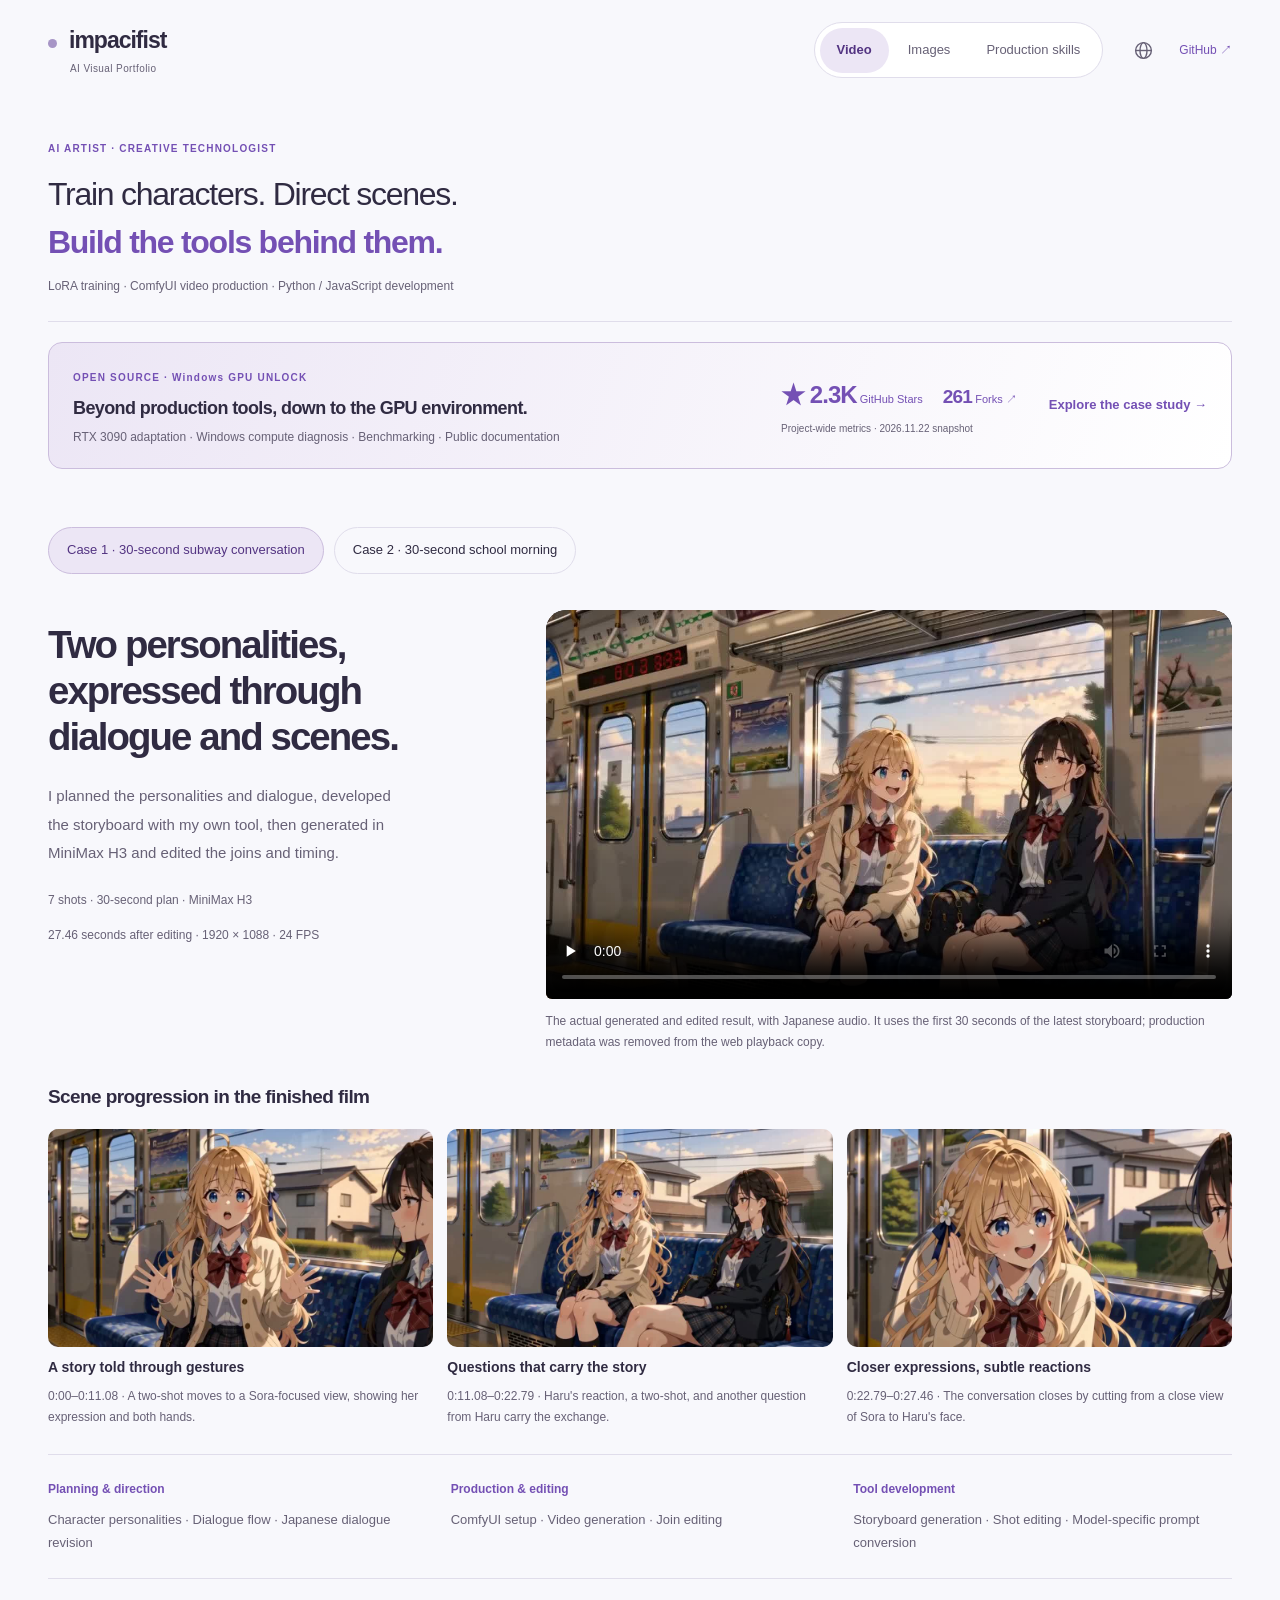
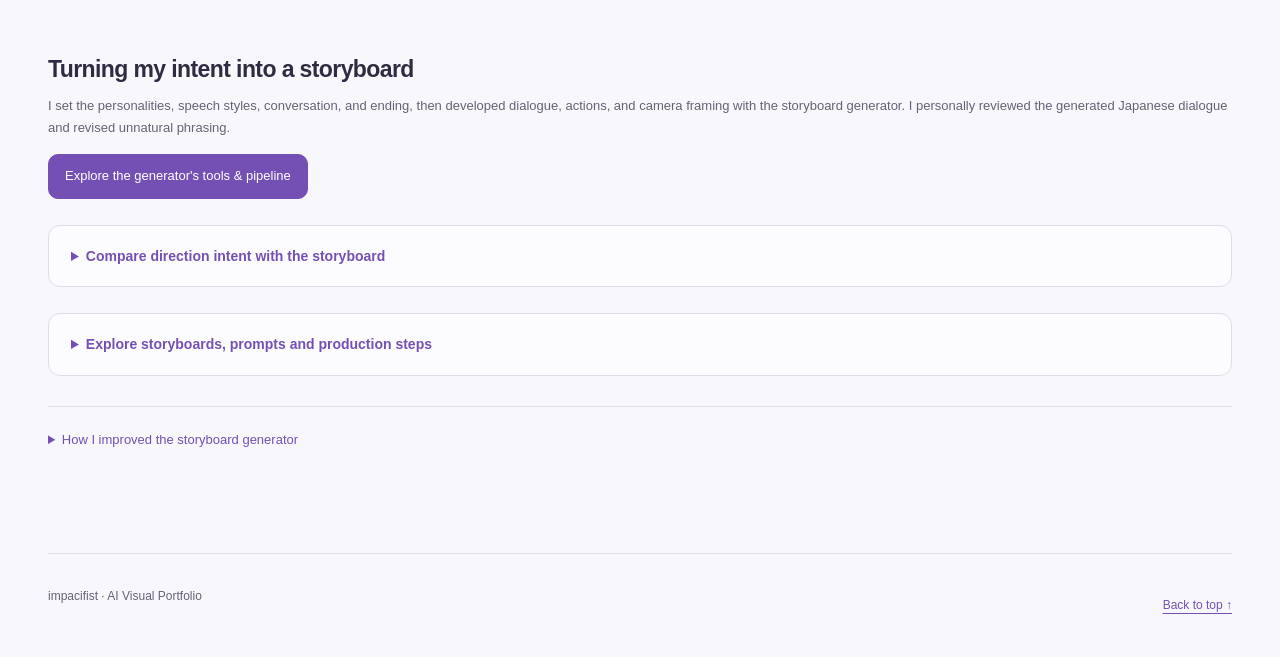
==== commit ad9c9ffe: "Highlight GPU project's GitHub recognition" ====
--- a/index.html
+++ b/index.html
@@ -26,6 +26,11 @@
   <div class="header-actions" data-language-host><a class="text-link" href="https://github.com/impacifist" target="_blank" rel="noopener noreferrer" aria-label="impacifist GitHub 프로필 · 새 창">GitHub ↗</a></div></header>
   <div class="portfolio-intro wrap"><span class="focus-eyebrow">AI ARTIST · CREATIVE TECHNOLOGIST</span><p class="focus-statement">캐릭터를 학습하고, 장면을 연출하고,<br><strong>제작 도구까지 만듭니다.</strong></p><p class="focus-skills">LoRA 학습 · ComfyUI 영상 제작 · Python / JavaScript 개발</p></div>
   <main id="main" class="wrap">
+    <aside class="gpu-recognition" aria-labelledby="gpu-recognition-title">
+      <div class="gpu-recognition-copy"><span class="focus-eyebrow">OPEN SOURCE · Windows GPU UNLOCK</span><h2 id="gpu-recognition-title">제작 도구를 넘어, GPU 실행 환경까지.</h2><p>RTX 3090 환경 포팅 · Windows 연산 진단 · 성능 측정 · 공개 문서화</p></div>
+      <div class="gpu-recognition-proof"><a class="gpu-community-metrics" href="https://github.com/windows-GPU-UNLOCK/Windows-GPU-UNLOCK" target="_blank" rel="noopener noreferrer"><span><strong>★ 2.3K</strong> GitHub Stars</span><span><strong>261</strong> Forks ↗</span></a><small>프로젝트 전체 지표 · <time datetime="2026-11-22">2026.11.22</time> 기준</small></div>
+      <a class="gpu-recognition-action" href="gpu-engineering.html">기술 사례 보기 →</a>
+    </aside>
     <nav id="technical-navigation" class="focus-subnav" aria-label="제작 기술 탐색" hidden><a href="#technology">제작 도구</a><a id="portfolio-tab-video-control-studio" href="#video-control-studio">영상 제어</a><a id="portfolio-tab-workflow" href="#workflow">워크플로우</a><a id="portfolio-project-gpu" href="gpu-engineering.html">GPU 엔지니어링 ↗</a></nav>
     <section id="images" class="category-panel" role="tabpanel" aria-labelledby="portfolio-tab-images" data-portfolio-panel tabindex="0" hidden>
       <div id="work" class="page-intro"><h1>캐릭터의 특징을,<br>새로운 장면에도.</h1><p>데이터 선별·배경 제거·캡션 검수부터 LoRA 학습까지 직접 진행했습니다. 참조 원본과 생성 결과를 비교해 보세요.</p></div>
--- a/portfolio-focus.css
+++ b/portfolio-focus.css
@@ -4,6 +4,12 @@
 .portfolio-intro .focus-statement{font-size:clamp(23px,2.5vw,36px);line-height:1.5;letter-spacing:-.04em;margin:10px 0}
 .focus-statement strong{color:var(--accent);font-weight:650}
 .focus-skills{font-size:12px;color:var(--muted)}
+.gpu-recognition{display:flex;align-items:center;gap:22px 32px;padding:20px 24px;margin:20px 0 0;border:1px solid var(--action-border);border-radius:14px;background:linear-gradient(110deg,var(--action-soft),#fff);min-width:0}
+.gpu-recognition-copy{flex:1;min-width:0}.gpu-recognition-copy h2{font-size:18px;line-height:1.5;margin:5px 0}.gpu-recognition-copy p{font-size:12px;color:var(--muted);line-height:1.8}
+.gpu-recognition-proof{flex-shrink:0}.gpu-community-metrics{display:flex;align-items:baseline;gap:20px;font-size:11px;color:var(--muted)}.gpu-community-metrics span{white-space:nowrap}.gpu-community-metrics strong{font-size:24px;letter-spacing:-.04em;color:var(--accent);font-weight:700}.gpu-community-metrics span+span strong{font-size:19px}
+.gpu-recognition-proof small{display:block;margin-top:4px;font-size:10px;color:var(--muted)}.gpu-recognition-action{flex-shrink:0;font-size:13px;color:var(--accent);font-weight:600;padding:10px 0}
+@media(max-width:1100px){.gpu-recognition{flex-wrap:wrap}.gpu-recognition-copy{flex-basis:100%}.gpu-recognition-action{margin-left:auto}}
+@media(max-width:520px){.gpu-recognition{padding:16px;gap:12px}.gpu-recognition-copy h2{font-size:16px}.gpu-recognition-copy p{font-size:11px}.gpu-community-metrics{gap:16px}.gpu-community-metrics strong{font-size:22px}.gpu-recognition-action{font-size:12px}.gpu-recognition-proof{flex-shrink:1}}
 .focus-subnav{display:flex;flex-wrap:wrap;gap:8px 24px;padding:20px 0 0;font-size:13px;color:var(--muted)}
 .focus-subnav a{padding:7px 0}.focus-subnav [aria-current=page]{color:var(--accent);font-weight:650;text-decoration:underline;text-underline-offset:7px}
 .focus-contribution{display:grid;grid-template-columns:repeat(3,minmax(0,1fr));gap:24px;padding:24px 0;margin:26px 0;border-block:1px solid var(--line)}
